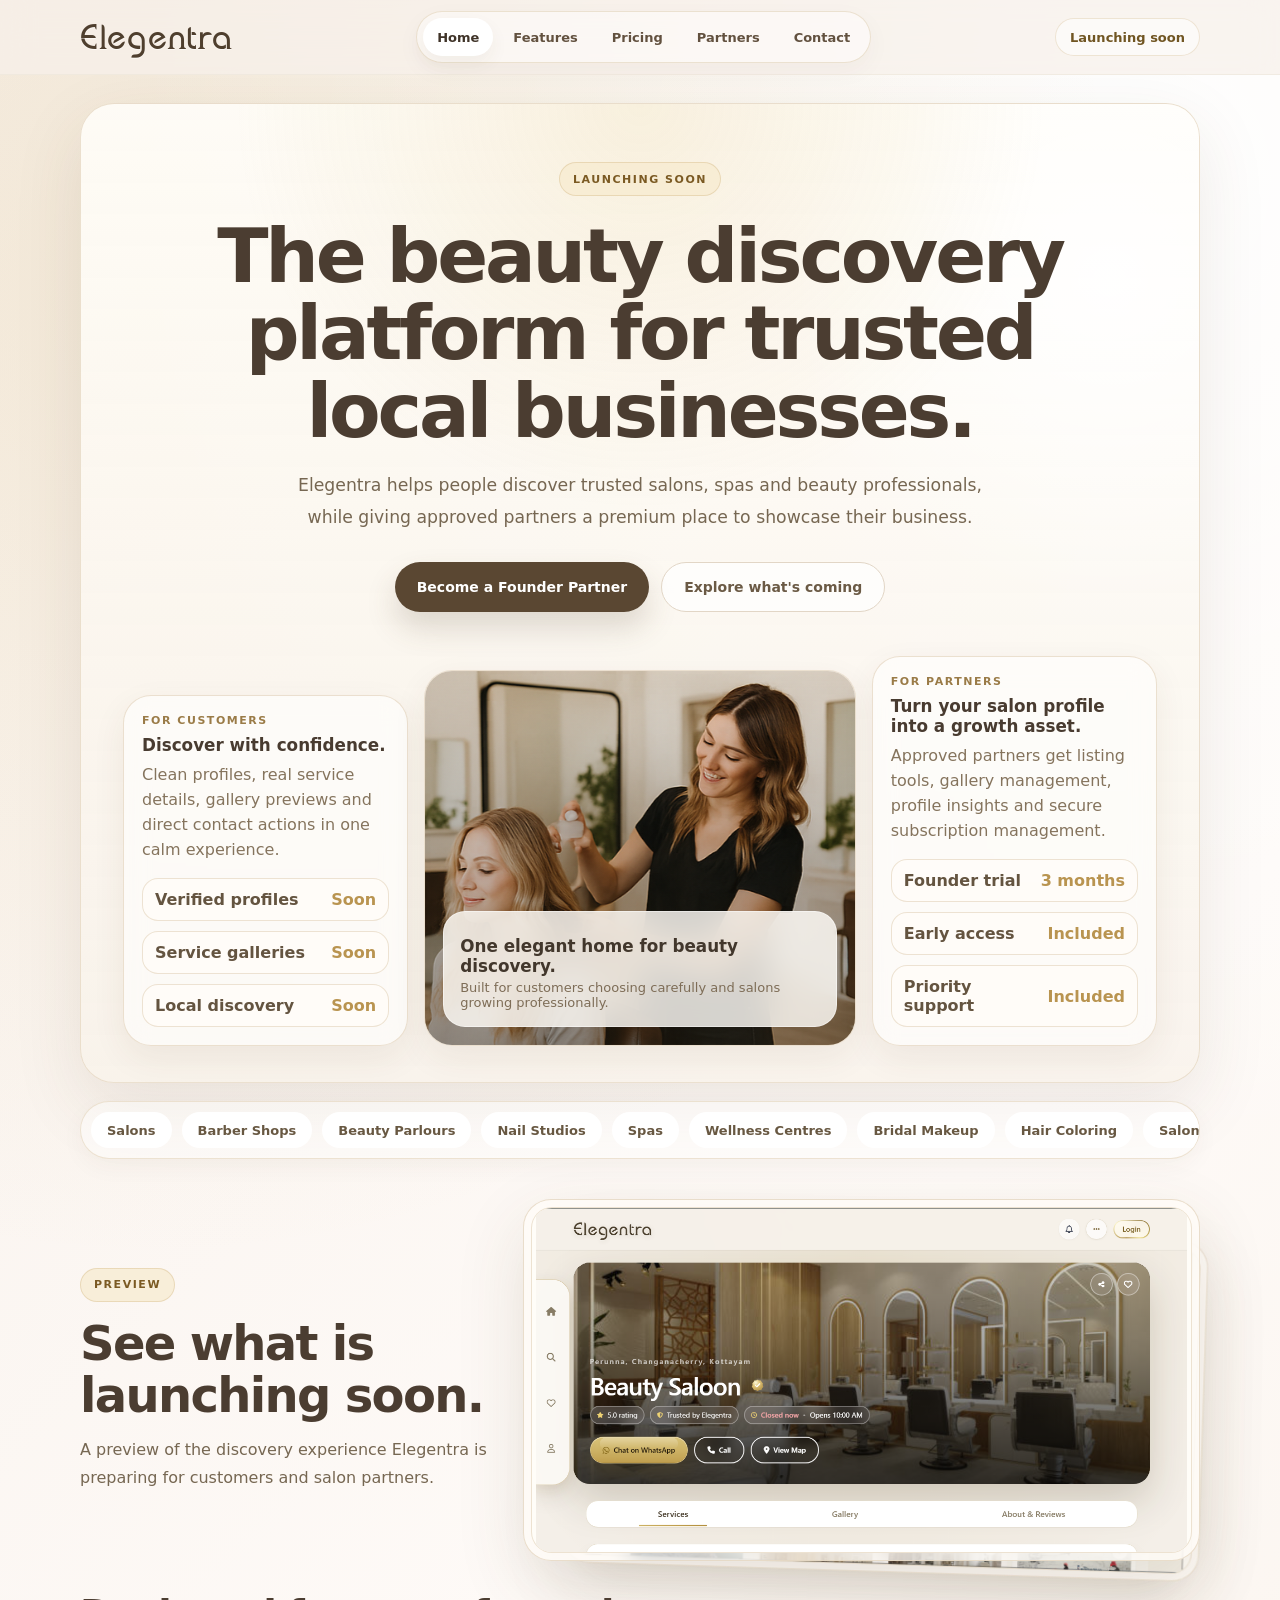
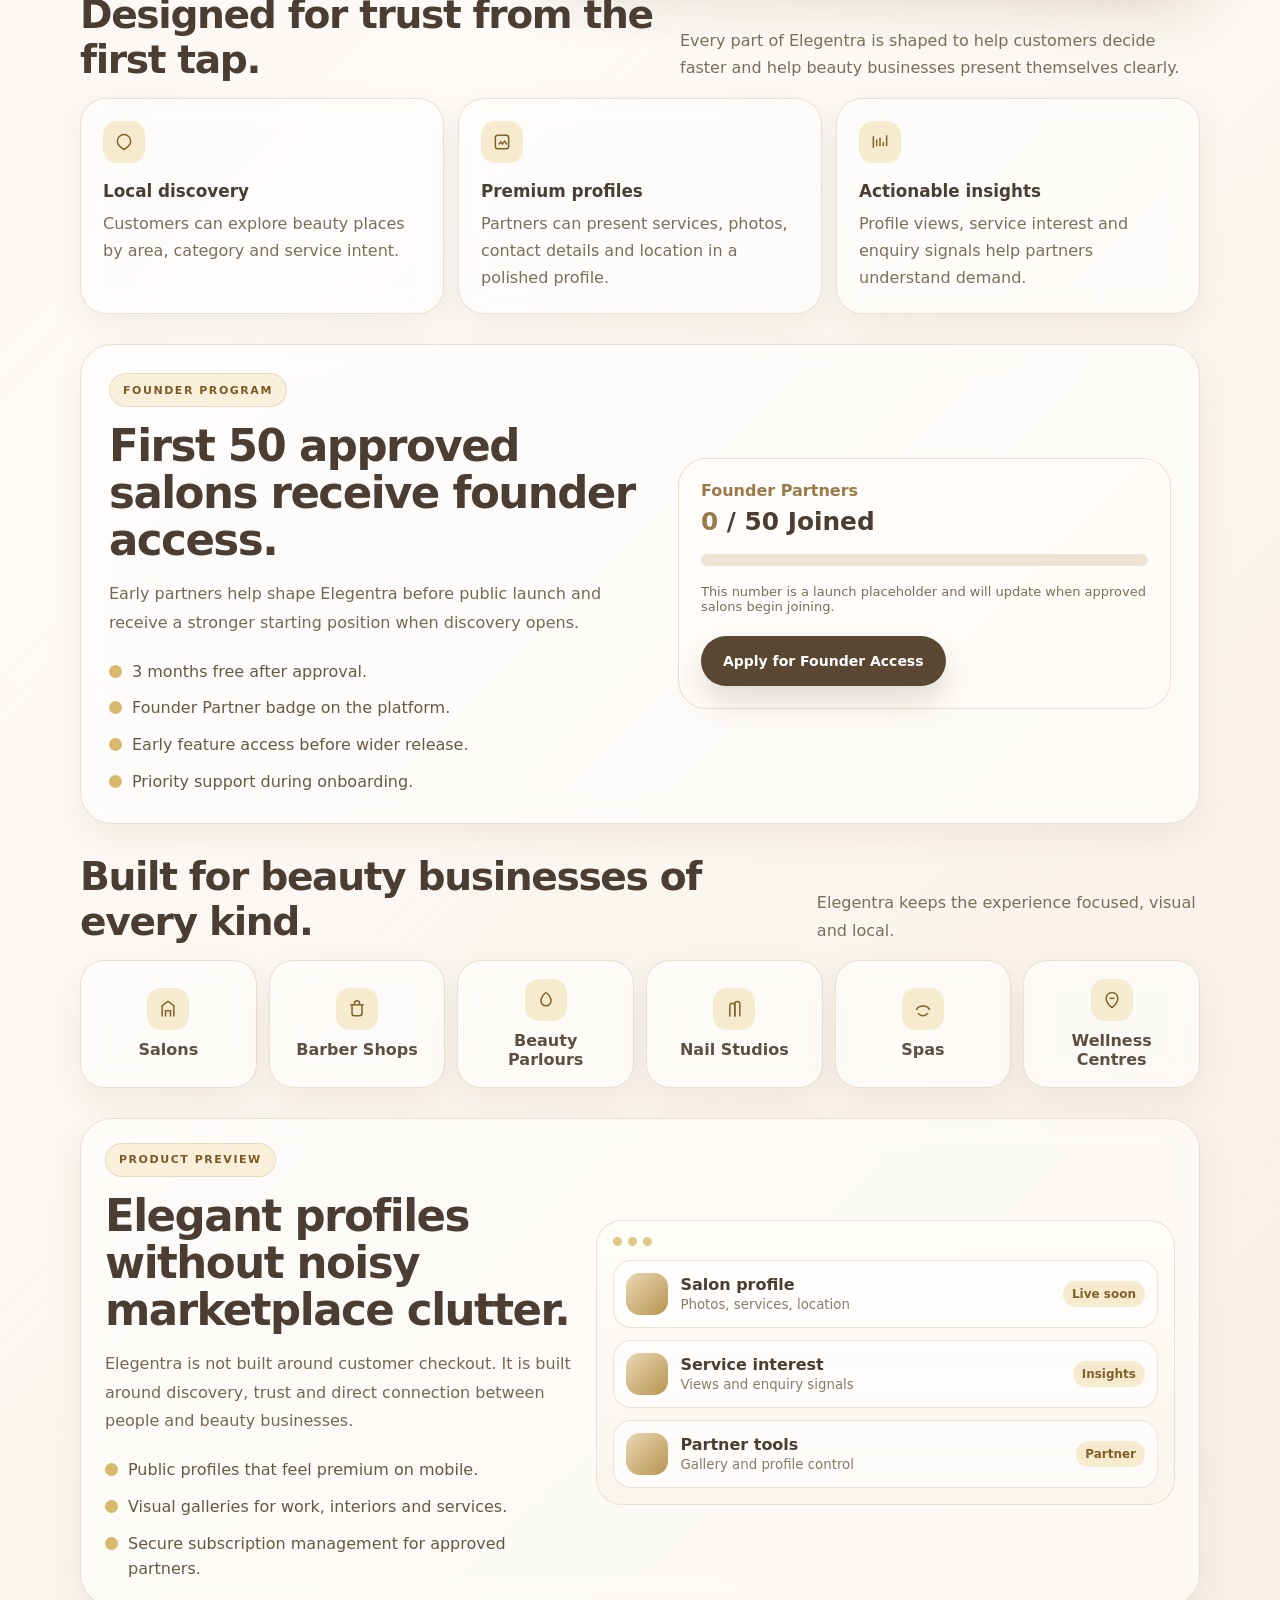
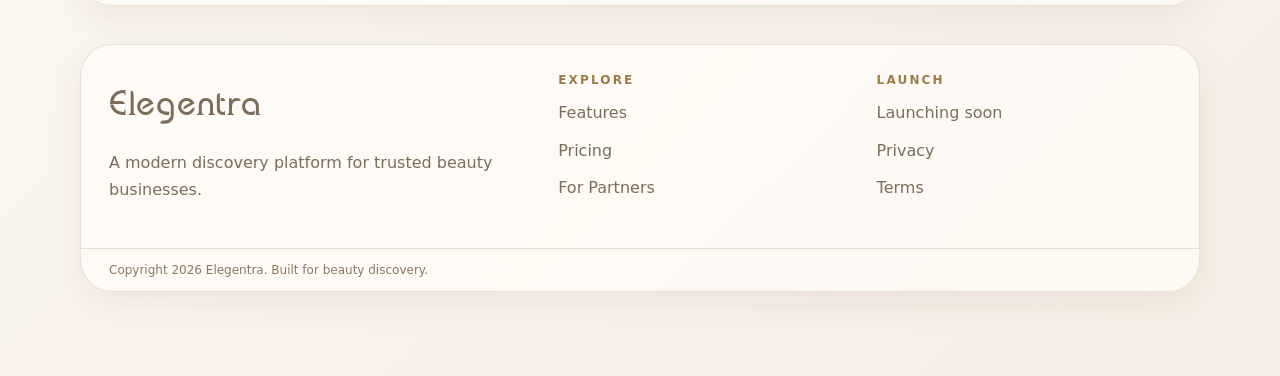
==== index.html @ bc3d6a5f "Add files via upload" ====
﻿<!doctype html>
<html lang="en">
<head>
  <meta charset="utf-8">
  <meta name="viewport" content="width=device-width, initial-scale=1">
  <title>Elegentra | Beauty Business Discovery Platform</title>
  <meta name="description" content="Elegentra is a modern discovery platform for salons, spas, beauty parlours, barber shops, nail studios and wellness businesses. Founder Partner access is opening soon.">
  <link rel="canonical" href="https://elegentra.com/">
  <meta property="og:type" content="website">
  <meta property="og:url" content="https://elegentra.com/">
  <meta property="og:title" content="Elegentra | Beauty Business Discovery Platform">
  <meta property="og:description" content="Discover trusted beauty businesses and help approved salons grow with premium public profiles, galleries and partner tools.">
  <meta property="og:image" content="https://elegentra.com/assets/images/hero.webp">
  <meta name="twitter:card" content="summary_large_image">
  <meta name="twitter:title" content="Elegentra | Beauty Business Discovery Platform">
  <meta name="twitter:description" content="A calm, premium discovery platform for beauty businesses. Founder Partner access opening soon.">
  <meta name="twitter:image" content="https://elegentra.com/assets/images/hero.webp">
  <script type="application/ld+json">{"@context":"https://schema.org","@type":"Organization","name":"Elegentra","url":"https://elegentra.com/","description":"A modern discovery platform for beauty businesses.","sameAs":[]}</script>
  <link rel="stylesheet" href="assets/css/site.css">
</head>
<body>
  <header class="site-header">
    <div class="container topbar">
      <a href="index.html" class="brand" aria-label="Elegentra home"><span>Elegentra</span></a>
      <nav class="nav" aria-label="Primary navigation">
        <a class="active" href="index.html">Home</a>
        <a href="features.html">Features</a>
        <a href="pricing.html">Pricing</a>
        <a href="partners.html">Partners</a>
        <a href="contact.html">Contact</a>
      </nav>
      <div class="header-actions">
        <span class="launch-pill">Launching soon</span>
        <button type="button" class="menu-btn" id="menu-open" aria-label="Open menu">...</button>
      </div>
    </div>
  </header>

  <div class="drawer" id="drawer" aria-hidden="true">
    <aside class="drawer-panel">
      <div class="drawer-head">
        <a href="index.html" class="brand"><span>Elegentra</span></a>
        <button type="button" class="drawer-close" id="menu-close" aria-label="Close menu">x</button>
      </div>
      <div class="drawer-links">
        <a href="index.html">Home</a>
        <a href="features.html">Features</a>
        <a href="pricing.html">Pricing</a>
        <a href="partners.html">Partners</a>
        <a href="contact.html">Contact</a>
        <a href="partners.html">Become a Founder Partner</a>
      </div>
    </aside>
  </div>

  <main class="container page">
    <section class="launch-hero reveal" aria-labelledby="hero-title">
      <div class="hero-center">
        <span class="badge">Launching soon</span>
        <h1 id="hero-title">The beauty discovery platform for trusted local businesses.</h1>
        <p>Elegentra helps people discover trusted salons, spas and beauty professionals, while giving approved partners a premium place to showcase their business.</p>
        <div class="hero-actions">
          <a class="btn btn-dark" href="partners.html">Become a Founder Partner</a>
          <a class="btn btn-soft" href="features.html">Explore what's coming</a>
        </div>
      </div>

      <div class="launch-showcase" aria-label="Elegentra product preview">
        <article class="show-card small">
          <span class="eyebrow">For customers</span>
          <strong>Discover with confidence.</strong>
          <p>Clean profiles, real service details, gallery previews and direct contact actions in one calm experience.</p>
          <div class="mini-list">
            <span>Verified profiles <b>Soon</b></span>
            <span>Service galleries <b>Soon</b></span>
            <span>Local discovery <b>Soon</b></span>
          </div>
        </article>

                <article class="show-card main-preview">
          <img src="assets/images/hero.webp" alt="Premium salon interior preview" loading="eager" width="1200" height="760">
          <div class="preview-caption">
            <strong>One elegant home for beauty discovery.</strong>
            <span>Built for customers choosing carefully and salons growing professionally.</span>
          </div>
        </article>

        <article class="show-card small">
          <span class="eyebrow">For partners</span>
          <strong>Turn your salon profile into a growth asset.</strong>
          <p>Approved partners get listing tools, gallery management, profile insights and secure subscription management.</p>
          <div class="mini-list">
            <span>Founder trial <b>3 months</b></span>
            <span>Early access <b>Included</b></span>
            <span>Priority support <b>Included</b></span>
          </div>
        </article>
      </div>
    </section>

    <div class="ticker reveal" aria-label="Business types supported by Elegentra">
      <div class="ticker-track">
        <span>Salons</span><span>Barber Shops</span><span>Beauty Parlours</span><span>Nail Studios</span><span>Spas</span><span>Wellness Centres</span><span>Bridal Makeup</span><span>Hair Coloring</span>
        <span>Salons</span><span>Barber Shops</span><span>Beauty Parlours</span><span>Nail Studios</span><span>Spas</span><span>Wellness Centres</span><span>Bridal Makeup</span><span>Hair Coloring</span>
      </div>
    </div>    <section class="section preview-section reveal" aria-labelledby="waiting-title">
      <div class="preview-copy">
        <span class="badge">Preview</span>
        <h2 id="waiting-title">See what is launching soon.</h2>
        <p>A preview of the discovery experience Elegentra is preparing for customers and salon partners.</p>
      </div>
      <div class="stack-preview" id="stack-preview" role="button" tabindex="0" aria-label="Cycle Elegentra preview images">
        <figure class="stack-card is-front">
          <img src="assets/images/product-preview-sharp.png" alt="Elegentra home discovery preview" loading="lazy" width="1280" height="684">
        </figure>
        <figure class="stack-card is-back">
          <img src="assets/images/profile-preview-sharp.png" alt="Elegentra salon profile preview" loading="lazy" width="1266" height="677">
        </figure>
      </div>
    </section>
<section class="section reveal" aria-labelledby="features-title">
      <div class="section-head">
        <h2 id="features-title">Designed for trust from the first tap.</h2>
        <p>Every part of Elegentra is shaped to help customers decide faster and help beauty businesses present themselves clearly.</p>
      </div>
      <div class="cards">
        <article class="card"><span class="icon" aria-hidden="true"><svg viewBox="0 0 24 24"><path d="M4 11a8 8 0 0 1 16 0c0 5-8 10-8 10S4 16 4 11Z"/><path d="M12 11h.01"/></svg></span><h3>Local discovery</h3><p>Customers can explore beauty places by area, category and service intent.</p></article>
        <article class="card"><span class="icon" aria-hidden="true"><svg viewBox="0 0 24 24"><path d="M4 7a3 3 0 0 1 3-3h10a3 3 0 0 1 3 3v10a3 3 0 0 1-3 3H7a3 3 0 0 1-3-3Z"/><path d="m8 15 2.5-3 2 2.5L15 11l3 4"/></svg></span><h3>Premium profiles</h3><p>Partners can present services, photos, contact details and location in a polished profile.</p></article>
        <article class="card"><span class="icon" aria-hidden="true"><svg viewBox="0 0 24 24"><path d="M4 19V5"/><path d="M8 17V9"/><path d="M12 17V7"/><path d="M16 17v-5"/><path d="M20 17V4"/></svg></span><h3>Actionable insights</h3><p>Profile views, service interest and enquiry signals help partners understand demand.</p></article>
      </div>
    </section>

    <section class="section reveal" aria-labelledby="founder-title">
      <div class="founder-card">
        <div class="founder-layout">
          <div class="founder-copy">
            <span class="badge">Founder Program</span>
            <h2 id="founder-title">First 50 approved salons receive founder access.</h2>
            <p>Early partners help shape Elegentra before public launch and receive a stronger starting position when discovery opens.</p>
            <ul class="check-list">
              <li>3 months free after approval.</li>
              <li>Founder Partner badge on the platform.</li>
              <li>Early feature access before wider release.</li>
              <li>Priority support during onboarding.</li>
            </ul>
          </div>
          <div class="progress-box" aria-label="Founder Partner progress">
            <div class="progress-top">
              <div class="founder-count"><span>Founder Partners</span><strong><span data-count="0">0</span> / 50 Joined</strong></div>
            </div>
            <div class="progress-bar"><div class="progress-fill" style="width:0%"></div></div>
            <p class="progress-note">This number is a launch placeholder and will update when approved salons begin joining.</p>
            <div class="hero-actions" style="justify-content:flex-start;margin-top:22px"><a class="btn btn-dark" href="partners.html">Apply for Founder Access</a></div>
          </div>
        </div>
      </div>
    </section>

    <section class="section reveal" aria-labelledby="built-for-title">
      <div class="section-head">
        <h2 id="built-for-title">Built for beauty businesses of every kind.</h2>
        <p>Elegentra keeps the experience focused, visual and local.</p>
      </div>
      <div class="proof-grid">
        <article class="proof-card"><span class="icon" aria-hidden="true"><svg viewBox="0 0 24 24"><path d="M5 21V8l7-5 7 5v13"/><path d="M9 21v-7h6v7"/></svg></span>Salons</article>
        <article class="proof-card"><span class="icon" aria-hidden="true"><svg viewBox="0 0 24 24"><path d="M4 7h16"/><path d="M6 7v10a3 3 0 0 0 3 3h6a3 3 0 0 0 3-3V7"/><path d="M9 7V5a3 3 0 0 1 6 0v2"/></svg></span>Barber Shops</article>
        <article class="proof-card"><span class="icon" aria-hidden="true"><svg viewBox="0 0 24 24"><path d="M12 3c4 3 6 6 6 10a6 6 0 0 1-12 0c0-4 2-7 6-10Z"/></svg></span>Beauty Parlours</article>
        <article class="proof-card"><span class="icon" aria-hidden="true"><svg viewBox="0 0 24 24"><path d="M7 21V8a3 3 0 0 1 6 0v13"/><path d="M13 21V6a3 3 0 0 1 6 0v15"/></svg></span>Nail Studios</article>
        <article class="proof-card"><span class="icon" aria-hidden="true"><svg viewBox="0 0 24 24"><path d="M4 13c3-6 13-6 16 0"/><path d="M6 17c3 4 9 4 12 0"/></svg></span>Spas</article>
        <article class="proof-card"><span class="icon" aria-hidden="true"><svg viewBox="0 0 24 24"><path d="M12 21s7-4 7-11a7 7 0 0 0-14 0c0 7 7 11 7 11Z"/><path d="M9 10h6"/></svg></span>Wellness Centres</article>
      </div>
    </section>

    <section class="section reveal" aria-labelledby="preview-title">
      <div class="mockup-shell">
        <div class="mockup-grid">
          <div class="mockup-copy">
            <span class="badge">Product Preview</span>
            <h2 id="preview-title">Elegant profiles without noisy marketplace clutter.</h2>
            <p>Elegentra is not built around customer checkout. It is built around discovery, trust and direct connection between people and beauty businesses.</p>
            <ul class="check-list">
              <li>Public profiles that feel premium on mobile.</li>
              <li>Visual galleries for work, interiors and services.</li>
              <li>Secure subscription management for approved partners.</li>
            </ul>
          </div>
          <div class="mockup-ui" aria-label="Elegentra profile interface illustration">
            <div class="mockup-bar"><span></span><span></span><span></span></div>
            <div class="mockup-panel">
              <div class="mockup-row"><div class="mockup-thumb"></div><div><strong>Salon profile</strong><small>Photos, services, location</small></div><span class="mockup-pill">Live soon</span></div>
              <div class="mockup-row"><div class="mockup-thumb"></div><div><strong>Service interest</strong><small>Views and enquiry signals</small></div><span class="mockup-pill">Insights</span></div>
              <div class="mockup-row"><div class="mockup-thumb"></div><div><strong>Partner tools</strong><small>Gallery and profile control</small></div><span class="mockup-pill">Partner</span></div>
            </div>
          </div>
        </div>
      </div>
    </section>

    <footer class="footer reveal">
      <div class="footer-grid">
        <div><a href="index.html" class="brand"><span>Elegentra</span></a><p>A modern discovery platform for trusted beauty businesses.</p></div>
        <div><h4>Explore</h4><div class="footer-links"><a href="features.html">Features</a><a href="pricing.html">Pricing</a><a href="partners.html">For Partners</a></div></div>
        <div><h4>Launch</h4><div class="footer-links"><span>Launching soon</span><a href="privacy.html">Privacy</a><a href="terms.html">Terms</a></div></div>
      </div>
      <div class="copyright">Copyright 2026 Elegentra. Built for beauty discovery.</div>
    </footer>
    <div class="preview-lightbox" id="preview-lightbox" aria-hidden="true" role="dialog" aria-label="Elegentra preview gallery">
      <button class="lightbox-close" type="button" aria-label="Close preview">x</button>
      <button class="lightbox-arrow lightbox-prev" type="button" aria-label="Previous preview">‹</button>
      <div class="lightbox-stage">
        <img src="assets/images/product-preview-sharp.png" alt="Elegentra preview" draggable="false">
      </div>
      <button class="lightbox-arrow lightbox-next" type="button" aria-label="Next preview">›</button>
    </div>
  </main>
  <script src="assets/js/site.js"></script>
</body>
</html>
---- assets/css/site.css ----
﻿@font-face{font-family:Bauserif;src:url('../fonts/bauserif.ttf') format('truetype');font-weight:400;font-style:normal;font-display:swap}
:root{--bg:#FEFAF7;--wash:#F7F0EA;--cream:#FFFDF8;--panel:rgba(255,255,255,.68);--logo:#4F3F2E;--ink:#463A2F;--text:#5E4F40;--muted:#867662;--line:#EEE6DA;--line2:#E6D8C3;--gold:#B99450;--gold2:#D8B86B;--goldSoft:#F7EBCF;--mist:#F8F2EA;--shadow:0 24px 70px rgba(81,62,35,.10);--softShadow:0 12px 34px rgba(81,62,35,.07);--glass:rgba(255,255,255,.56)}
*{box-sizing:border-box}html{scroll-behavior:smooth}body{margin:0;min-height:100vh;background:radial-gradient(circle at 12% 8%,rgba(216,184,107,.16),transparent 28%),radial-gradient(circle at 88% 5%,rgba(255,255,255,.95),transparent 28%),linear-gradient(135deg,#F7F0EA 0%,#FEFAF7 44%,#F6EEE4 100%);font-family:Inter,ui-sans-serif,system-ui,-apple-system,BlinkMacSystemFont,'Segoe UI',sans-serif;color:var(--text);text-rendering:optimizeLegibility;-webkit-font-smoothing:antialiased}a{text-decoration:none;color:inherit}img{display:block;max-width:100%}.container{width:min(1120px,calc(100% - 32px));margin:0 auto}.site-header{position:sticky;top:0;z-index:40;border-bottom:1px solid rgba(238,230,218,.62);background:rgba(247,240,234,.72);backdrop-filter:blur(16px);transition:background .25s ease,box-shadow .25s ease,border-color .25s ease}.site-header.scrolled{background:rgba(254,250,247,.82);border-color:rgba(230,216,195,.72);box-shadow:0 12px 34px rgba(81,62,35,.07)}.topbar{height:74px;display:flex;align-items:center;justify-content:space-between;gap:18px}.brand{display:inline-flex;align-items:center;color:var(--logo);line-height:1}.brand span{font-family:Bauserif,Georgia,serif;font-size:clamp(1.8rem,3vw,2.2rem);letter-spacing:.02em;text-shadow:0 1px 0 rgba(255,255,255,.6)}.nav{display:flex;align-items:center;gap:6px;padding:6px;border:1px solid rgba(230,216,195,.75);border-radius:999px;background:rgba(255,255,255,.44);box-shadow:0 8px 24px rgba(81,62,35,.04)}.nav a{display:inline-flex;min-height:38px;align-items:center;border-radius:999px;padding:0 14px;color:#62513F;font-size:13px;font-weight:750;transition:background .2s ease,color .2s ease,transform .2s ease}.nav a:hover,.nav a.active{background:#fff;color:#3F3328;box-shadow:0 8px 18px rgba(81,62,35,.06)}.nav a:hover{transform:translateY(-1px)}.header-actions{display:flex;align-items:center;gap:10px}.launch-pill{display:inline-flex;min-height:38px;align-items:center;border:1px solid rgba(185,148,80,.22);border-radius:999px;background:rgba(255,255,255,.6);padding:0 14px;color:#705522;font-size:13px;font-weight:800}.menu-btn{display:none;height:42px;width:42px;border:1px solid #e7dccd;border-radius:999px;background:rgba(255,255,255,.7);color:#6f5223;font-weight:900}.drawer{pointer-events:none;position:fixed;inset:0;z-index:70;background:rgba(43,30,10,.18);opacity:0;transition:opacity .25s ease}.drawer.open{pointer-events:auto;opacity:1}.drawer-panel{margin-left:auto;height:100%;width:min(86vw,340px);transform:translateX(100%);border-left:1px solid #eadfce;background:linear-gradient(180deg,#fffdf8 0%,#f8efe3 100%);padding:18px;box-shadow:-18px 0 38px rgba(0,0,0,.08);transition:transform .25s ease}.drawer.open .drawer-panel{transform:translateX(0)}.drawer-head{display:flex;align-items:center;justify-content:space-between;gap:12px;border-bottom:1px solid #eadfce;padding-bottom:15px}.drawer-close{height:40px;width:40px;border:1px solid #e7dccd;border-radius:999px;background:rgba(255,255,255,.7);color:#6f5223}.drawer-links{display:grid;gap:10px;margin-top:18px}.drawer-links a{display:flex;min-height:50px;align-items:center;border:1px solid rgba(0,0,0,.05);border-radius:18px;background:rgba(255,255,255,.7);padding:0 14px;color:#42372C;font-weight:800}.page{padding:28px 0 84px}.badge{display:inline-flex;width:max-content;min-height:34px;align-items:center;border:1px solid rgba(185,148,80,.24);border-radius:999px;background:rgba(247,235,207,.72);padding:0 13px;color:#7B5A23;font-size:11px;font-weight:850;letter-spacing:.14em;text-transform:uppercase}.launch-hero{position:relative;overflow:hidden;border:1px solid rgba(230,216,195,.78);border-radius:34px;background:linear-gradient(180deg,rgba(255,253,248,.9),rgba(248,242,234,.78));box-shadow:var(--shadow);padding:58px 42px 36px}.launch-hero:before{content:'';position:absolute;inset:0;background:radial-gradient(circle at 50% 0%,rgba(216,184,107,.18),transparent 36%),radial-gradient(circle at 92% 18%,rgba(255,255,255,.92),transparent 25%);pointer-events:none}.hero-center{position:relative;z-index:1;max-width:850px;margin:0 auto;text-align:center}.hero-center h1{margin:22px 0 0;color:#4B3D31;font-size:clamp(2.45rem,6vw,4.7rem);line-height:1.03;font-weight:720;letter-spacing:-.042em}.hero-center p{margin:20px auto 0;max-width:690px;color:#766752;font-size:1.08rem;line-height:1.85}.hero-actions{display:flex;justify-content:center;flex-wrap:wrap;gap:12px;margin-top:28px}.btn{display:inline-flex;min-height:50px;align-items:center;justify-content:center;border-radius:999px;padding:0 22px;font-size:14px;font-weight:850;transition:transform .18s ease,box-shadow .18s ease,background .18s ease}.btn:hover{transform:translateY(-2px)}.btn:active{transform:translateY(0) scale(.985)}.btn-dark{background:#5A4732;color:#fff;box-shadow:0 16px 30px rgba(90,71,50,.18)}.btn-dark:hover{box-shadow:0 20px 42px rgba(90,71,50,.22)}.btn-soft{border:1px solid #E2D6C6;background:rgba(255,255,255,.72);color:#6B5A45}.btn-soft:hover{background:#fff;box-shadow:0 14px 30px rgba(81,62,35,.08)}.launch-showcase{position:relative;z-index:1;display:grid;grid-template-columns:.76fr 1.15fr .76fr;gap:16px;align-items:end;margin-top:44px}.show-card,.card,.feature-band,.price-card,.contact-box,.legal,.founder-card,.proof-card,.mockup-shell{border:1px solid rgba(230,216,195,.78);background:var(--glass);box-shadow:var(--softShadow);backdrop-filter:blur(12px)}.show-card{border-radius:28px;overflow:hidden;transition:transform .22s ease,box-shadow .22s ease,border-color .22s ease}.show-card:hover,.card:hover,.proof-card:hover{transform:translateY(-4px);box-shadow:0 20px 48px rgba(81,62,35,.11);border-color:rgba(216,184,107,.52)}.show-card.small{padding:18px}.eyebrow,.show-card small{display:block;color:#9A7B47;font-size:11px;font-weight:850;letter-spacing:.14em;text-transform:uppercase}.show-card strong{display:block;margin-top:8px;color:#483B30;font-size:1.05rem}.show-card p{margin:8px 0 0;color:#85745D;line-height:1.55}.main-preview{position:relative;min-height:360px;animation:floatHero 7s ease-in-out infinite}.main-preview img{height:100%;width:100%;object-fit:cover}.main-preview:after{content:'';position:absolute;inset:0;background:linear-gradient(180deg,rgba(0,0,0,0),rgba(52,38,21,.44))}.preview-caption{position:absolute;left:18px;right:18px;bottom:18px;z-index:2;border:1px solid rgba(255,255,255,.45);border-radius:22px;background:rgba(255,253,248,.82);padding:16px;backdrop-filter:blur(16px)}.preview-caption strong{display:block;color:#42372C}.preview-caption span{display:block;margin-top:4px;color:#7E6D57;font-size:13px}.mini-list{display:grid;gap:10px;margin-top:16px}.mini-list span{display:flex;align-items:center;justify-content:space-between;gap:12px;border:1px solid rgba(230,216,195,.72);border-radius:16px;background:rgba(255,253,248,.72);padding:11px 12px;color:#645440;font-weight:750}.mini-list b{color:#B99450}.ticker{margin-top:18px;overflow:hidden;border:1px solid rgba(230,216,195,.72);border-radius:999px;background:rgba(255,255,255,.46);box-shadow:0 8px 24px rgba(74,56,30,.04)}.ticker-track{display:flex;width:max-content;gap:10px;padding:10px;animation:move 32s linear infinite}.ticker span{display:inline-flex;min-height:36px;align-items:center;border-radius:999px;background:#fff;padding:0 16px;color:#685842;font-size:13px;font-weight:750;white-space:nowrap}.section{margin-top:30px}.section-head{display:flex;align-items:end;justify-content:space-between;gap:18px;margin-bottom:16px}.section-head h2{margin:0;color:#4B3D31;font-size:clamp(1.7rem,3.2vw,2.45rem);font-weight:720;letter-spacing:-.035em}.section-head p{max-width:520px;margin:0;color:#7C6D58;line-height:1.7}.cards{display:grid;grid-template-columns:repeat(3,1fr);gap:14px}.card{border-radius:26px;padding:22px;transition:transform .22s ease,box-shadow .22s ease,border-color .22s ease}.card-icon{display:grid;height:42px;width:42px;place-items:center;border-radius:14px;background:#F7EBCF;color:#80612A;font-size:12px;font-weight:850}.icon{display:grid;height:42px;width:42px;place-items:center;border-radius:14px;background:#F7EBCF;color:#80612A}.icon svg{height:20px;width:20px;stroke:currentColor;stroke-width:1.8;fill:none}.card h3{margin:18px 0 0;color:#4A3D31;font-size:1.05rem}.card p{margin:9px 0 0;color:#7C6D58;line-height:1.7}.feature-band{overflow:hidden;border-radius:32px}.feature-content{display:grid;grid-template-columns:.95fr 1.05fr}.feature-media{min-height:360px}.feature-media img{height:100%;width:100%;object-fit:cover}.feature-text{padding:34px}.feature-text h2,.founder-copy h2,.mockup-copy h2{margin:16px 0 0;color:#4B3D31;font-size:clamp(1.8rem,3.4vw,2.75rem);line-height:1.08;font-weight:720;letter-spacing:-.035em}.feature-text p,.founder-copy p,.mockup-copy p{color:#766752;line-height:1.8}.check-list{display:grid;gap:12px;margin:22px 0 0;padding:0;list-style:none}.check-list li{display:flex;gap:10px;color:#685842;line-height:1.55}.check-list li:before{content:'';margin-top:5px;height:13px;width:13px;flex:0 0 13px;border-radius:999px;background:#D8B86B}.founder-card{border-radius:32px;padding:28px}.founder-layout{display:grid;grid-template-columns:1.05fr .95fr;gap:24px;align-items:center}.progress-box{border:1px solid rgba(230,216,195,.78);border-radius:28px;background:rgba(255,253,248,.72);padding:22px}.progress-top{display:flex;justify-content:space-between;gap:12px;align-items:end}.progress-top strong{color:#4B3D31;font-size:1.55rem}.progress-top span{color:#9A7B47;font-weight:850}.progress-bar{height:12px;border-radius:999px;background:#EFE4D3;overflow:hidden;margin:18px 0}.progress-fill{height:100%;width:0%;border-radius:999px;background:linear-gradient(90deg,#B99450,#D8B86B)}.progress-note{margin:0;color:#7C6D58;font-size:13px}.proof-grid{display:grid;grid-template-columns:repeat(6,1fr);gap:12px}.proof-card{min-height:112px;border-radius:24px;padding:18px;display:grid;align-content:center;justify-items:center;text-align:center;gap:10px;color:#5E4F40;font-weight:800}.mockup-shell{border-radius:32px;padding:24px;overflow:hidden}.mockup-grid{display:grid;grid-template-columns:.9fr 1.1fr;gap:18px;align-items:center}.mockup-ui{border:1px solid rgba(230,216,195,.78);border-radius:26px;background:linear-gradient(180deg,rgba(255,253,248,.86),rgba(248,242,234,.74));padding:16px;box-shadow:inset 0 1px 0 rgba(255,255,255,.7)}.mockup-bar{display:flex;gap:6px;margin-bottom:14px}.mockup-bar span{height:9px;width:9px;border-radius:999px;background:#D8B86B;opacity:.78}.mockup-panel{display:grid;gap:12px}.mockup-row{display:grid;grid-template-columns:42px 1fr auto;gap:12px;align-items:center;border:1px solid rgba(230,216,195,.7);border-radius:18px;background:rgba(255,255,255,.62);padding:12px}.mockup-thumb{height:42px;width:42px;border-radius:14px;background:linear-gradient(135deg,#E9D7B3,#B99450)}.mockup-row strong{color:#4B3D31}.mockup-row small{display:block;margin-top:3px;color:#8A7A65}.mockup-pill{border-radius:999px;background:#F7EBCF;color:#80612A;padding:6px 9px;font-size:12px;font-weight:850}.pricing-grid,.contact-grid{display:grid;grid-template-columns:1fr 1fr;gap:14px}.price-card,.contact-box,.legal{border-radius:30px;padding:28px}.price-card.featured{background:linear-gradient(180deg,rgba(255,253,248,.86),rgba(247,239,229,.78));box-shadow:var(--shadow)}.price{margin-top:16px;color:#4B3D31;font-size:42px;font-weight:760;letter-spacing:-.045em}.price small{font-size:15px;color:#766752;letter-spacing:0}.timeline{display:grid;gap:12px}.step{display:grid;grid-template-columns:46px 1fr;gap:14px;border:1px solid rgba(230,216,195,.78);border-radius:24px;background:rgba(255,253,248,.8);padding:18px}.step-num{display:grid;height:46px;width:46px;place-items:center;border-radius:16px;background:#F7EBCF;color:#80612A;font-weight:850}.step h3{margin:0;color:#4A3D31}.step p,.contact-box p,.legal p{margin:6px 0 0;color:#7C6D58;line-height:1.65}.contact-line{display:grid;gap:5px;border-bottom:1px solid #E8DECF;padding:15px 0}.contact-line:last-child{border:0}.legal h1{margin:16px 0 0;color:#4B3D31;font-size:clamp(2.1rem,5vw,3.6rem);font-weight:720;letter-spacing:-.04em}.legal h2{margin:30px 0 8px;color:#4A3D31}.footer{margin-top:38px;overflow:hidden;border:1px solid rgba(230,216,195,.78);border-radius:32px;background:rgba(255,253,248,.72);box-shadow:var(--softShadow)}.footer-grid{display:grid;grid-template-columns:1.3fr .9fr .9fr;gap:24px;padding:28px}.footer p,.footer a,.footer span{color:#7C6D58;line-height:1.7}.footer h4{margin:0 0 12px;color:#9A7B47;font-size:12px;font-weight:850;letter-spacing:.18em;text-transform:uppercase}.footer-links{display:grid;gap:10px}.copyright{border-top:1px solid #E8DECF;padding:14px 28px;color:#8B7860;font-size:12px}.reveal{opacity:0;transform:translateY(18px);transition:opacity .7s ease,transform .7s ease}.reveal.visible{opacity:1;transform:translateY(0)}@keyframes move{from{transform:translateX(0)}to{transform:translateX(-50%)}}@keyframes floatHero{0%,100%{transform:translateY(0)}50%{transform:translateY(-8px)}}@media(prefers-reduced-motion:reduce){*,*:before,*:after{animation:none!important;transition:none!important;scroll-behavior:auto!important}.reveal{opacity:1;transform:none}}@media(max-width:900px){.nav,.launch-pill{display:none}.menu-btn{display:grid;place-items:center}.topbar{height:70px}.page{padding-top:18px}.launch-hero{padding:34px 18px 22px;border-radius:28px}.hero-center h1{font-size:clamp(2.25rem,11vw,3.5rem)}.hero-center p{font-size:.98rem;line-height:1.72}.hero-actions{flex-direction:column}.btn{width:100%}.launch-showcase,.hero-grid,.feature-content,.pricing-grid,.contact-grid,.footer-grid,.founder-layout,.mockup-grid{grid-template-columns:1fr}.main-preview{min-height:280px;order:-1}.show-card.small{padding:16px}.hero-copy{padding:34px 22px}.hero h1{font-size:clamp(2.05rem,9vw,3.2rem)}.hero-visual{min-height:280px}.cards{grid-template-columns:1fr}.proof-grid{grid-template-columns:repeat(2,1fr)}.section-head{align-items:flex-start;flex-direction:column}.feature-media{min-height:240px}.feature-text,.price-card,.contact-box,.legal,.founder-card,.mockup-shell{padding:22px}.mockup-row{grid-template-columns:38px 1fr}.mockup-pill{display:none}.ticker-track{animation-duration:42s}}


.founder-count{display:grid;gap:7px}.progress-top{align-items:flex-start}.hero-grid:not(:has(.hero-visual)){grid-template-columns:1fr;min-height:auto}.hero-grid:not(:has(.hero-visual)) .hero-copy{max-width:780px;padding:52px}
@media(max-width:900px){.hero-grid:not(:has(.hero-visual)) .hero-copy{padding:34px 22px}}


/* Support page refinements */
.feature-cards .card,.contact-topics .card{min-height:210px}.text-band{padding:34px}.text-band h2{margin:16px 0 0;color:#4B3D31;font-size:clamp(1.8rem,3.4vw,2.75rem);line-height:1.08;font-weight:720;letter-spacing:-.035em}.text-band p{max-width:760px;margin:14px 0 0;color:#766752;line-height:1.8}.text-band.center{text-align:center}.text-band.center .badge,.text-band.center .hero-actions{margin-left:auto;margin-right:auto}.included-grid{display:grid;grid-template-columns:repeat(3,1fr);gap:12px}.included-grid div{border:1px solid rgba(230,216,195,.78);border-radius:22px;background:rgba(255,255,255,.56);box-shadow:var(--softShadow);padding:18px;color:#5E4F40;font-weight:800;backdrop-filter:blur(12px);transition:transform .22s ease,box-shadow .22s ease,border-color .22s ease}.included-grid div:before{content:'';display:inline-block;width:12px;height:12px;margin-right:10px;border-radius:999px;background:#D8B86B}.included-grid div:hover{transform:translateY(-3px);box-shadow:0 18px 42px rgba(81,62,35,.10);border-color:rgba(216,184,107,.52)}.faq-list{display:grid;gap:12px}.faq-list details{border:1px solid rgba(230,216,195,.78);border-radius:22px;background:rgba(255,255,255,.58);box-shadow:var(--softShadow);padding:0 18px;backdrop-filter:blur(12px)}.faq-list summary{cursor:pointer;list-style:none;padding:18px 0;color:#4B3D31;font-weight:850}.faq-list summary::-webkit-details-marker{display:none}.faq-list summary:after{content:'+';float:right;color:#9A7B47;font-weight:900}.faq-list details[open] summary:after{content:'-'}.faq-list p{margin:0 0 18px;color:#766752;line-height:1.72}.pricing-grid .price-card h2{margin:18px 0 0;color:#4B3D31;font-size:1.35rem}.contact-box h2{margin:0 0 12px;color:#4B3D31;font-size:1.35rem}.timeline.expanded .step{padding:22px}.timeline.expanded .step h3{font-size:1.1rem}.timeline.expanded .step p{max-width:760px}@media(max-width:900px){.included-grid{grid-template-columns:1fr}.feature-cards .card,.contact-topics .card{min-height:auto}.text-band{padding:24px}.pricing-grid{gap:16px}}



/* Product preview stacked cards */
.preview-section{display:grid;grid-template-columns:.78fr 1.02fr;align-items:center;gap:32px;margin-top:40px}.preview-copy h2{margin:16px 0 0;color:#4B3D31;font-size:clamp(2rem,3.8vw,3rem);line-height:1.08;font-weight:720;letter-spacing:-.035em}.preview-copy p{max-width:430px;margin:14px 0 0;color:#766752;line-height:1.8}.stack-preview{position:relative;width:min(100%,640px);aspect-ratio:1.86/1;margin-left:auto;cursor:pointer;outline:none;perspective:1400px;isolation:isolate}.stack-preview:focus-visible{box-shadow:0 0 0 4px rgba(185,148,80,.24);border-radius:30px}.stack-card{position:absolute;inset:0;margin:0;overflow:hidden;border:1px solid rgba(230,216,195,.86);border-radius:28px;background:rgba(255,253,248,.68);padding:7px;box-shadow:0 24px 70px rgba(81,62,35,.12);backdrop-filter:blur(12px);transform-origin:center center;transition:transform .68s cubic-bezier(.22,.72,.16,1),opacity .32s ease,box-shadow .35s ease;will-change:transform,opacity}.stack-card img{width:100%;height:100%;object-fit:cover;border-radius:21px;border:1px solid rgba(230,216,195,.72);display:block}.stack-card.is-front{z-index:4;transform:translate3d(0,0,70px) scale(1) rotateX(0deg) rotateZ(0deg);opacity:1}.stack-card.is-back{z-index:2;transform:translate3d(28px,24px,-80px) scale(.93) rotateX(0deg) rotateZ(1.8deg);opacity:.9}.stack-card.is-moving-back{z-index:5;transform:translate3d(72px,52px,-180px) scale(.82) rotateX(8deg) rotateZ(4deg);opacity:.72;box-shadow:0 16px 40px rgba(81,62,35,.08)}.stack-preview:hover .stack-card.is-front{transform:translate3d(0,-6px,90px) scale(1.01) rotateZ(-.35deg);box-shadow:0 32px 86px rgba(81,62,35,.16)}.stack-hint{margin-top:12px;color:#9A7B47;font-size:12px;font-weight:850;letter-spacing:.12em;text-transform:uppercase}@media(max-width:900px){.preview-section{grid-template-columns:1fr;gap:20px}.preview-copy{text-align:left}.preview-copy p{max-width:none}.stack-preview{position:relative;width:min(100%,640px);aspect-ratio:1.86/1;margin-left:auto;cursor:pointer;outline:none;perspective:1400px;isolation:isolate}.stack-card.is-back{z-index:2;transform:translate3d(28px,24px,-80px) scale(.93) rotateX(0deg) rotateZ(1.8deg);opacity:.9}}


/* Strong stacked preview motion */
.stack-card.is-coming-front{z-index:3;transform:translate3d(10px,8px,20px) scale(.98) rotateZ(.35deg);opacity:1}.stack-preview:after{content:'Click to preview';position:absolute;right:18px;bottom:-34px;color:#9A7B47;font-size:12px;font-weight:850;letter-spacing:.12em;text-transform:uppercase}.stack-preview:hover .stack-card.is-back{transform:translate3d(34px,28px,-82px) scale(.93) rotateZ(2.2deg)}@media(max-width:900px){.stack-preview{width:100%;margin:0;aspect-ratio:1.55/1;perspective:1200px}.stack-card.is-back{transform:translate3d(14px,16px,-70px) scale(.93) rotateZ(1.5deg);opacity:.9}.stack-card.is-moving-back{transform:translate3d(34px,34px,-150px) scale(.82) rotateX(7deg) rotateZ(3deg)}.stack-card.is-coming-front{transform:translate3d(4px,4px,10px) scale(.98) rotateZ(.25deg)}.stack-preview:after{right:10px;bottom:-30px}}

/* Final deck animation override */
.stack-preview{width:min(100%,680px);aspect-ratio:1.86/1;perspective:1600px;transform-style:preserve-3d}.stack-card{transform-style:preserve-3d;backface-visibility:hidden;transition:transform .72s cubic-bezier(.18,.86,.22,1),opacity .42s ease,filter .42s ease,box-shadow .42s ease}.stack-card img{image-rendering:auto;filter:none}.stack-card.is-front{z-index:5;opacity:1;filter:none;transform:translate3d(0,0,90px) scale(1) rotateZ(0deg)}.stack-card.is-back{z-index:2;opacity:.96;filter:none;transform:translate3d(32px,28px,-90px) scale(.925) rotateZ(2.2deg)}.stack-card.deck-lift{z-index:8;transform:translate3d(-18px,-34px,180px) scale(1.035) rotateZ(-1.2deg);box-shadow:0 38px 95px rgba(81,62,35,.18)}.stack-card.deck-send-back{z-index:1;opacity:.9;transform:translate3d(52px,42px,-190px) scale(.84) rotateZ(4.8deg);box-shadow:0 12px 30px rgba(81,62,35,.08)}.stack-card.deck-coming-front{z-index:4;opacity:1;transform:translate3d(6px,5px,30px) scale(.985) rotateZ(.35deg)}.stack-preview:hover .stack-card.is-front{transform:translate3d(0,-7px,120px) scale(1.01) rotateZ(-.25deg)}.stack-preview:hover .stack-card.is-back{transform:translate3d(38px,32px,-95px) scale(.925) rotateZ(2.6deg)}@media(max-width:900px){.stack-preview{aspect-ratio:1.55/1;width:100%;perspective:1300px}.stack-card.is-back{transform:translate3d(16px,18px,-80px) scale(.925) rotateZ(1.8deg)}.stack-card.deck-lift{transform:translate3d(-10px,-22px,150px) scale(1.025) rotateZ(-1deg)}.stack-card.deck-send-back{transform:translate3d(30px,32px,-160px) scale(.84) rotateZ(4deg)}.stack-card.deck-coming-front{transform:translate3d(3px,4px,25px) scale(.985) rotateZ(.3deg)}}

/* Simple zoom-forward preview stack */
.stack-preview{width:min(100%,680px);aspect-ratio:1.86/1;perspective:none;isolation:isolate}.stack-preview:before{content:'';position:absolute;inset:22px -18px -22px 32px;border:1px solid rgba(230,216,195,.72);border-radius:28px;background:rgba(255,253,248,.34);box-shadow:0 18px 42px rgba(81,62,35,.08);transform:scale(.88) rotate(3deg);z-index:0}.stack-preview:after{content:'Click to preview';position:absolute;right:18px;bottom:-34px;color:#9A7B47;font-size:12px;font-weight:850;letter-spacing:.12em;text-transform:uppercase}.stack-card{z-index:1;transform-origin:center center;transition:transform .48s cubic-bezier(.2,.82,.2,1),opacity .12s ease,box-shadow .32s ease;filter:none!important}.stack-card img{filter:none!important;image-rendering:auto}.stack-card.is-front{z-index:4;opacity:1;transform:translate3d(0,0,0) scale(1) rotate(0deg)}.stack-card.is-back{z-index:2;opacity:1;transform:translate3d(24px,22px,0) scale(.9) rotate(2.2deg)}.stack-card.instant-hide{opacity:0;transform:translate3d(-8px,-6px,0) scale(.985) rotate(-.5deg);transition:opacity .08s linear,transform .08s linear}.stack-card.zoom-to-front{z-index:5;opacity:1;transform:translate3d(0,0,0) scale(1) rotate(0deg);box-shadow:0 30px 82px rgba(81,62,35,.15)}.stack-preview:hover .stack-card.is-front{transform:translate3d(0,-3px,0) scale(1.006) rotate(-.15deg)}.stack-preview:hover .stack-card.is-back{transform:translate3d(22px,20px,0) scale(.91) rotate(2deg)}@media(max-width:900px){.stack-preview{width:100%;aspect-ratio:1.55/1}.stack-preview:before{inset:16px -10px -16px 18px;border-radius:24px}.stack-card.is-back{transform:translate3d(14px,15px,0) scale(.9) rotate(1.8deg)}.stack-card.zoom-to-front{transform:translate3d(0,0,0) scale(1) rotate(0deg)}.stack-preview:after{right:10px;bottom:-30px}}

/* Faster smooth stack timing */
.stack-card{transition:transform .28s cubic-bezier(.16,.84,.28,1),opacity .10s linear,box-shadow .22s ease}.stack-card.instant-hide{opacity:0;transform:translate3d(-4px,-3px,0) scale(.992) rotate(-.25deg);transition:opacity .075s linear,transform .075s linear}.stack-card.zoom-to-front{z-index:5;opacity:1;transform:translate3d(0,0,0) scale(1) rotate(0deg);box-shadow:0 30px 82px rgba(81,62,35,.15);transition:transform .28s cubic-bezier(.16,.84,.28,1),opacity .08s linear,box-shadow .22s ease}

/* Instant smooth stack swap refinement */
.stack-preview{width:min(100%,620px);aspect-ratio:1.87/1}.stack-card{transition:transform .18s cubic-bezier(.16,.9,.24,1),opacity .12s linear,box-shadow .18s ease}.stack-card img{object-fit:contain;background:#fffdf8;transform:translateZ(0);backface-visibility:hidden}.stack-card.is-front{transform:translate3d(0,0,0) scale(1) rotate(0deg)}.stack-card.is-back{transform:translate3d(18px,17px,0) scale(.94) rotate(1.6deg);opacity:1}.stack-card.instant-hide{opacity:0;transform:translate3d(0,0,0) scale(1) rotate(0deg);transition:opacity .09s linear}.stack-card.zoom-to-front{z-index:5;opacity:1;transform:translate3d(0,0,0) scale(1) rotate(0deg);transition:transform .18s cubic-bezier(.16,.9,.24,1),opacity .06s linear,box-shadow .18s ease}.stack-preview:hover .stack-card.is-front{transform:translate3d(0,-2px,0) scale(1) rotate(0deg)}.stack-preview:hover .stack-card.is-back{transform:translate3d(18px,17px,0) scale(.94) rotate(1.6deg)}@media(max-width:900px){.stack-preview{aspect-ratio:1.62/1}.stack-card.is-back{transform:translate3d(12px,13px,0) scale(.94) rotate(1.3deg)}.stack-card.zoom-to-front{transform:translate3d(0,0,0) scale(1) rotate(0deg)}}

/* Mobile tap highlight cleanup */
a,button,[role="button"],.btn,.card,.proof-card,.show-card,.stack-preview,.stack-card,.drawer-links a{-webkit-tap-highlight-color:transparent;tap-highlight-color:transparent}button,a,[role="button"]{touch-action:manipulation}.btn:focus,.menu-btn:focus,.drawer-close:focus,.stack-preview:focus{outline:none}.btn:focus-visible,.menu-btn:focus-visible,.drawer-close:focus-visible,.stack-preview:focus-visible{box-shadow:0 0 0 4px rgba(185,148,80,.24)}

/* Inner-page CTA alignment */
.hero .hero-actions{justify-content:flex-start}.hero .hero-actions .btn{min-width:190px}@media(max-width:900px){.hero .hero-actions{justify-content:center}.hero .hero-actions .btn{min-width:0}}

/* Preview stack final sizing */
.stack-preview{width:min(100%,740px)}.stack-preview:after{content:none}.preview-section{grid-template-columns:.68fr 1.12fr}.stack-preview{cursor:pointer}@media(max-width:900px){.stack-preview{width:100%}.preview-section{grid-template-columns:1fr}}

/* Visual click cue for preview stack */
.tap-cue{position:absolute;right:22px;top:22px;z-index:8;width:46px;height:46px;border:1px solid rgba(230,216,195,.92);border-radius:999px;background:rgba(255,253,248,.82);box-shadow:0 14px 34px rgba(81,62,35,.13);backdrop-filter:blur(12px);pointer-events:none;display:grid;place-items:center;animation:tapPulse 2.1s ease-in-out infinite}.tap-cue:before{content:'';position:absolute;inset:-7px;border:1px solid rgba(185,148,80,.34);border-radius:999px;animation:tapRing 2.1s ease-in-out infinite}.tap-cue span{width:16px;height:20px;position:relative;transform:rotate(-18deg);animation:tapPress 2.1s ease-in-out infinite}.tap-cue span:before{content:'';position:absolute;left:4px;top:0;width:8px;height:14px;border-radius:6px 6px 4px 4px;background:#5A4732}.tap-cue span:after{content:'';position:absolute;left:1px;top:11px;width:14px;height:8px;border-radius:8px 8px 5px 5px;background:#5A4732}@keyframes tapPulse{0%,72%,100%{transform:scale(1)}42%{transform:scale(.92)}}@keyframes tapRing{0%,50%{opacity:0;transform:scale(.7)}66%{opacity:1}100%{opacity:0;transform:scale(1.45)}}@keyframes tapPress{0%,72%,100%{transform:rotate(-18deg) translateY(0)}42%{transform:rotate(-18deg) translateY(3px)}}@media(max-width:900px){.tap-cue{right:14px;top:14px;width:40px;height:40px}.tap-cue span{transform:rotate(-18deg) scale(.88)}}

/* Cursor-style preview cue */
.tap-cue{right:22px!important;top:auto!important;bottom:18px!important;width:48px!important;height:48px!important;background:rgba(255,253,248,.94)!important;border:1px solid rgba(185,148,80,.42)!important;box-shadow:0 16px 38px rgba(81,62,35,.18)!important}.tap-cue:before{inset:-5px!important;border-color:rgba(185,148,80,.42)!important}.tap-cue span{width:0!important;height:0!important;transform:rotate(-12deg)!important;animation:cursorTap 1.8s ease-in-out infinite!important}.tap-cue span:before{content:''!important;position:absolute!important;left:-5px!important;top:-10px!important;width:0!important;height:0!important;border-left:18px solid #5A4732!important;border-top:12px solid transparent!important;border-bottom:12px solid transparent!important;border-radius:0!important;background:transparent!important;filter:drop-shadow(0 2px 0 rgba(255,255,255,.55))}.tap-cue span:after{content:''!important;position:absolute!important;left:7px!important;top:5px!important;width:9px!important;height:13px!important;border-radius:2px!important;background:#5A4732!important;transform:rotate(-35deg)!important}.tap-cue:hover{transform:none}@keyframes cursorTap{0%,100%{transform:rotate(-12deg) translate(0,0) scale(1)}42%{transform:rotate(-12deg) translate(-4px,-3px) scale(.94)}62%{transform:rotate(-12deg) translate(0,0) scale(1)}}@media(max-width:900px){.tap-cue{right:12px!important;bottom:12px!important;width:42px!important;height:42px!important}.tap-cue span:before{border-left-width:16px!important;border-top-width:10px!important;border-bottom-width:10px!important}.tap-cue span:after{left:6px!important;top:4px!important;width:8px!important;height:12px!important}}

/* Minimal mouse cursor cue */
.tap-cue{left:50%!important;right:auto!important;top:auto!important;bottom:16px!important;width:34px!important;height:34px!important;border:0!important;border-radius:0!important;background:transparent!important;box-shadow:none!important;backdrop-filter:none!important;transform:translateX(-50%)!important;animation:cursorNudge 1.9s ease-in-out infinite!important}.tap-cue:before{content:''!important;position:absolute!important;left:50%!important;top:27px!important;width:8px!important;height:2px!important;border:0!important;border-radius:999px!important;background:rgba(185,148,80,.85)!important;transform:translateX(-50%) scaleX(1)!important;animation:cursorLine 1.9s ease-out infinite!important}.tap-cue span{position:absolute!important;left:8px!important;top:3px!important;width:18px!important;height:22px!important;transform:none!important;animation:cursorClick 1.9s ease-in-out infinite!important}.tap-cue span:before{content:''!important;position:absolute!important;left:0!important;top:0!important;width:18px!important;height:22px!important;border:0!important;background:#5A4732!important;clip-path:polygon(0 0,0 21px,6px 16px,10px 22px,14px 20px,10px 14px,18px 14px)!important;filter:drop-shadow(0 1px 0 rgba(255,255,255,.65)) drop-shadow(0 8px 12px rgba(81,62,35,.22))!important}.tap-cue span:after{content:none!important}@keyframes cursorNudge{0%,100%{transform:translateX(-50%) translateY(0)!important}45%{transform:translateX(-50%) translateY(2px)!important}}@keyframes cursorClick{0%,100%{transform:scale(1)}45%{transform:scale(.9)}}@keyframes cursorLine{0%,42%{opacity:0;transform:translateX(-50%) scaleX(.5)}52%{opacity:1;transform:translateX(-50%) scaleX(1)}100%{opacity:0;transform:translateX(-50%) scaleX(5.5)}}@media(max-width:900px){.tap-cue{bottom:10px!important;width:30px!important;height:30px!important}.tap-cue span{left:7px!important;top:2px!important;transform:scale(.9)!important}.tap-cue:before{top:25px!important}}

/* Remove preview click cue */
.tap-cue{display:none!important}

/* Softer auto preview rotation */
.stack-card{transition:transform .42s cubic-bezier(.22,.78,.2,1),opacity .18s ease,box-shadow .3s ease}.stack-card.instant-hide{opacity:0;transform:translate3d(0,0,0) scale(.998) rotate(0deg);transition:opacity .16s ease}.stack-card.zoom-to-front{transition:transform .42s cubic-bezier(.22,.78,.2,1),opacity .16s ease,box-shadow .3s ease}.stack-card.is-back{transform:translate3d(16px,15px,0) scale(.95) rotate(1.2deg)}.stack-preview:hover .stack-card.is-back{transform:translate3d(16px,15px,0) scale(.95) rotate(1.2deg)}

/* Left slide dissolve stack transition */
.stack-card.instant-hide{opacity:0;transform:translate3d(-64px,-4px,0) scale(.985) rotate(-1.2deg);filter:blur(3px) saturate(.92)!important;transition:transform .46s cubic-bezier(.18,.82,.2,1),opacity .38s ease,filter .38s ease;-webkit-mask-image:linear-gradient(90deg,rgba(0,0,0,0) 0%,rgba(0,0,0,.18) 18%,rgba(0,0,0,.75) 44%,#000 72%);mask-image:linear-gradient(90deg,rgba(0,0,0,0) 0%,rgba(0,0,0,.18) 18%,rgba(0,0,0,.75) 44%,#000 72%)}.stack-card.zoom-to-front{transition:transform .46s cubic-bezier(.18,.82,.2,1),opacity .24s ease,box-shadow .3s ease;transform:translate3d(0,0,0) scale(1) rotate(0deg)}@media(max-width:900px){.stack-card.instant-hide{transform:translate3d(-38px,-3px,0) scale(.985) rotate(-1deg);filter:blur(2px) saturate(.94)!important}}

/* Visible left slide dissolve fix */
.stack-card.instant-hide{z-index:9!important;opacity:1!important;animation:slideFeatherOut .48s cubic-bezier(.18,.82,.2,1) forwards!important;filter:none!important;transition:none!important}.stack-card.zoom-to-front{z-index:3!important;animation:zoomForwardIn .48s cubic-bezier(.18,.82,.2,1) forwards!important;transition:none!important}@keyframes slideFeatherOut{0%{opacity:1;transform:translate3d(0,0,0) scale(1) rotate(0deg);filter:blur(0) saturate(1);-webkit-mask-image:linear-gradient(90deg,#000 0%,#000 100%);mask-image:linear-gradient(90deg,#000 0%,#000 100%)}45%{opacity:.78;transform:translate3d(-58px,-3px,0) scale(.992) rotate(-.8deg);filter:blur(1px) saturate(.98);-webkit-mask-image:linear-gradient(90deg,rgba(0,0,0,.15),#000 42%,#000 100%);mask-image:linear-gradient(90deg,rgba(0,0,0,.15),#000 42%,#000 100%)}100%{opacity:0;transform:translate3d(-180px,-8px,0) scale(.965) rotate(-2.2deg);filter:blur(5px) saturate(.9);-webkit-mask-image:linear-gradient(90deg,rgba(0,0,0,0),rgba(0,0,0,.08) 22%,rgba(0,0,0,.35) 48%,#000 82%);mask-image:linear-gradient(90deg,rgba(0,0,0,0),rgba(0,0,0,.08) 22%,rgba(0,0,0,.35) 48%,#000 82%)}}@keyframes zoomForwardIn{0%{transform:translate3d(16px,15px,0) scale(.95) rotate(1.2deg);opacity:1}100%{transform:translate3d(0,0,0) scale(1) rotate(0deg);opacity:1}}@media(max-width:900px){@keyframes slideFeatherOut{0%{opacity:1;transform:translate3d(0,0,0) scale(1) rotate(0deg)}100%{opacity:0;transform:translate3d(-95px,-5px,0) scale(.965) rotate(-1.8deg);filter:blur(4px);-webkit-mask-image:linear-gradient(90deg,rgba(0,0,0,0),rgba(0,0,0,.1) 25%,rgba(0,0,0,.45) 55%,#000 88%);mask-image:linear-gradient(90deg,rgba(0,0,0,0),rgba(0,0,0,.1) 25%,rgba(0,0,0,.45) 55%,#000 88%)}}}

/* Right feather veil slide */
.stack-preview{overflow:visible}.stack-preview .feather-veil{display:none}.stack-preview:after{content:'';position:absolute;top:7px;right:7px;bottom:7px;width:34%;z-index:10;pointer-events:none;border-radius:0 21px 21px 0;background:linear-gradient(90deg,rgba(255,253,248,0),rgba(255,253,248,.58) 36%,rgba(255,253,248,.96) 78%,rgba(255,253,248,1));opacity:0;transition:opacity .16s ease}.stack-preview.is-cycling:after{opacity:1}.stack-card.instant-hide{z-index:9!important;opacity:1!important;animation:slideRightUnderVeil .62s cubic-bezier(.22,.74,.2,1) forwards!important;transition:none!important;filter:none!important}.stack-card.zoom-to-front{z-index:3!important;animation:softZoomForward .62s cubic-bezier(.22,.74,.2,1) forwards!important;transition:none!important}@keyframes slideRightUnderVeil{0%{opacity:1;transform:translate3d(0,0,0) scale(1) rotate(0deg);filter:blur(0)}45%{opacity:1;transform:translate3d(72px,0,0) scale(.992) rotate(.35deg);filter:blur(.4px)}78%{opacity:.48;transform:translate3d(155px,0,0) scale(.982) rotate(.8deg);filter:blur(2px)}100%{opacity:0;transform:translate3d(230px,0,0) scale(.972) rotate(1.2deg);filter:blur(5px)}}@keyframes softZoomForward{0%{transform:translate3d(16px,15px,0) scale(.95) rotate(1.2deg);opacity:1}100%{transform:translate3d(0,0,0) scale(1) rotate(0deg);opacity:1}}@media(max-width:900px){.stack-preview:after{right:7px;width:38%}@keyframes slideRightUnderVeil{0%{opacity:1;transform:translate3d(0,0,0) scale(1) rotate(0deg)}70%{opacity:.5;transform:translate3d(86px,0,0) scale(.982) rotate(.7deg);filter:blur(2px)}100%{opacity:0;transform:translate3d(130px,0,0) scale(.972) rotate(1deg);filter:blur(4px)}}}

/* Contained right feather slide fix */
html,body{overflow-x:hidden}.preview-section,.stack-preview{max-width:100%;overflow:visible}.stack-preview{overflow:hidden;border-radius:30px}.stack-preview:before{z-index:0}.stack-preview:after{top:7px;right:7px;bottom:7px;width:24%;z-index:10;border-radius:0 21px 21px 0;background:linear-gradient(90deg,rgba(255,253,248,0),rgba(255,253,248,.34) 42%,rgba(255,253,248,.78) 78%,rgba(255,253,248,.96));opacity:0}.stack-card.instant-hide{z-index:9!important;opacity:1!important;animation:containedSlideRight .54s cubic-bezier(.24,.76,.2,1) forwards!important;transition:none!important}.stack-card.zoom-to-front{z-index:4!important;animation:containedZoomForward .54s cubic-bezier(.24,.76,.2,1) forwards!important;transition:none!important}@keyframes containedSlideRight{0%{opacity:1;transform:translate3d(0,0,0) scale(1) rotate(0deg);filter:blur(0)}55%{opacity:.72;transform:translate3d(42px,0,0) scale(.992) rotate(.25deg);filter:blur(.8px)}100%{opacity:0;transform:translate3d(88px,0,0) scale(.982) rotate(.5deg);filter:blur(3px)}}@keyframes containedZoomForward{0%{transform:translate3d(16px,15px,0) scale(.95) rotate(1.2deg);opacity:1}100%{transform:translate3d(0,0,0) scale(1) rotate(0deg);opacity:1}}@media(max-width:900px){.stack-preview{overflow:hidden}.stack-preview:after{width:30%}@keyframes containedSlideRight{0%{opacity:1;transform:translate3d(0,0,0) scale(1)}100%{opacity:0;transform:translate3d(44px,0,0) scale(.982);filter:blur(2.5px)}}}

/* Preview stack removed */
.preview-section,.stack-preview,.stack-card,.tap-cue{display:none!important}
html,body{overflow-x:hidden}

/* Static product preview section */
.preview-section-static{margin-top:34px}.preview-frame-static{position:relative;overflow:hidden;border:1px solid rgba(230,216,195,.86);border-radius:30px;background:rgba(255,253,248,.62);padding:10px;box-shadow:0 24px 70px rgba(81,62,35,.11);backdrop-filter:blur(12px);width:min(100%,920px);margin:0 auto}.preview-frame-static img{width:100%;height:auto;display:block;border-radius:22px;border:1px solid rgba(230,216,195,.75);box-shadow:0 14px 34px rgba(81,62,35,.08)}@media(max-width:900px){.preview-frame-static{border-radius:24px;padding:7px}.preview-frame-static img{border-radius:18px}}

/* Restored click-only stacked preview */
.preview-section{display:grid!important;grid-template-columns:.68fr 1.12fr;align-items:center;gap:32px;margin-top:40px}.preview-copy h2{margin:16px 0 0;color:#4B3D31;font-size:clamp(2rem,3.8vw,3rem);line-height:1.08;font-weight:720;letter-spacing:-.035em}.preview-copy p{max-width:430px;margin:14px 0 0;color:#766752;line-height:1.8}.stack-preview{display:block!important;position:relative;width:min(100%,740px);aspect-ratio:1.87/1;margin-left:auto;cursor:pointer;outline:none;isolation:isolate;overflow:visible!important}.stack-preview:before{content:'';position:absolute;inset:22px -18px -22px 32px;border:1px solid rgba(230,216,195,.72);border-radius:28px;background:rgba(255,253,248,.34);box-shadow:0 18px 42px rgba(81,62,35,.08);transform:scale(.88) rotate(3deg);z-index:0}.stack-preview:after{content:none!important}.stack-card{display:block!important;position:absolute;inset:0;margin:0;overflow:hidden;border:1px solid rgba(230,216,195,.86);border-radius:28px;background:rgba(255,253,248,.68);padding:7px;box-shadow:0 24px 70px rgba(81,62,35,.12);backdrop-filter:blur(12px);transform-origin:center center;transition:transform .52s cubic-bezier(.2,.8,.2,1),opacity .35s ease,box-shadow .35s ease;will-change:transform,opacity;filter:none!important;animation:none!important;mask-image:none!important;-webkit-mask-image:none!important}.stack-card img{width:100%;height:100%;object-fit:contain;background:#fffdf8;border-radius:21px;border:1px solid rgba(230,216,195,.72);display:block;filter:none!important}.stack-card.is-front{z-index:4;opacity:1;transform:translate3d(0,0,0) scale(1) rotate(0deg)}.stack-card.is-back{z-index:2;opacity:.9;transform:translate3d(24px,22px,0) scale(.94) rotate(1.8deg)}.stack-card.is-moving-back{z-index:1;opacity:.48;transform:translate3d(44px,36px,0) scale(.88) rotate(3deg)}.stack-card.is-coming-front{z-index:3;opacity:1;transform:translate3d(6px,5px,0) scale(.985) rotate(.35deg)}.stack-preview:hover .stack-card.is-front{transform:translate3d(0,-4px,0) scale(1.006) rotate(-.25deg);box-shadow:0 30px 82px rgba(81,62,35,.15)}.preview-section-static,.preview-frame-static,.tap-cue{display:none!important}@media(max-width:900px){.preview-section{grid-template-columns:1fr;gap:20px}.preview-copy p{max-width:none}.stack-preview{width:100%;margin:0;aspect-ratio:1.55/1}.stack-preview:before{inset:16px -10px -16px 18px}.stack-card.is-back{transform:translate3d(14px,16px,0) scale(.94) rotate(1.5deg)}}

/* Smoother click-only stack motion */
.stack-card{transition:transform .72s cubic-bezier(.22,.76,.18,1),opacity .72s cubic-bezier(.22,.76,.18,1),box-shadow .45s ease}.stack-card.is-moving-back{z-index:1;opacity:.82;transform:translate3d(22px,20px,0) scale(.94) rotate(1.8deg)}.stack-card.is-coming-front{z-index:3;opacity:1;transform:translate3d(0,0,0) scale(1) rotate(0deg);box-shadow:0 26px 74px rgba(81,62,35,.13)}

/* Clean preview lightbox */
.stack-preview{cursor:zoom-in}.stack-card{transition:transform .28s ease,box-shadow .28s ease}.stack-preview:hover .stack-card.is-front{transform:translate3d(0,-4px,0) scale(1.004) rotate(-.15deg)}.preview-lightbox{position:fixed;inset:0;z-index:120;display:grid;place-items:center;background:rgba(45,35,24,.42);backdrop-filter:blur(14px);padding:28px;opacity:0;pointer-events:none;transition:opacity .22s ease}.preview-lightbox.open{opacity:1;pointer-events:auto}.lightbox-stage{width:min(1040px,calc(100vw - 120px));max-height:calc(100vh - 96px);border:1px solid rgba(230,216,195,.88);border-radius:28px;background:rgba(255,253,248,.88);padding:10px;box-shadow:0 34px 90px rgba(34,24,12,.24);transform:scale(.985);transition:transform .22s ease}.preview-lightbox.open .lightbox-stage{transform:scale(1)}.lightbox-stage img{display:block;width:100%;height:auto;max-height:calc(100vh - 120px);object-fit:contain;border-radius:20px;background:#fffdf8;user-select:none}.lightbox-close,.lightbox-arrow{position:absolute;border:1px solid rgba(230,216,195,.9);background:rgba(255,253,248,.9);color:#5A4732;box-shadow:0 16px 38px rgba(34,24,12,.14);backdrop-filter:blur(10px);cursor:pointer;-webkit-tap-highlight-color:transparent}.lightbox-close{top:22px;right:22px;width:38px;height:38px;border-radius:999px;font-size:16px;font-weight:850;line-height:1}.lightbox-arrow{top:50%;width:46px;height:46px;border-radius:999px;display:grid;place-items:center;font-size:32px;line-height:1;transform:translateY(-50%);font-family:Georgia,serif}.lightbox-prev{left:24px}.lightbox-next{right:24px}.lightbox-close:hover,.lightbox-arrow:hover{background:#fff;transform:translateY(-50%) scale(1.04)}.lightbox-close:hover{transform:scale(1.04)}@media(max-width:900px){.preview-lightbox{padding:14px}.lightbox-stage{width:calc(100vw - 24px);max-height:calc(100vh - 84px);border-radius:22px;padding:7px}.lightbox-stage img{max-height:calc(100vh - 100px);border-radius:16px}.lightbox-arrow{display:none}.lightbox-close{top:12px;right:12px;width:32px;height:32px;font-size:14px;background:rgba(255,253,248,.94)}}
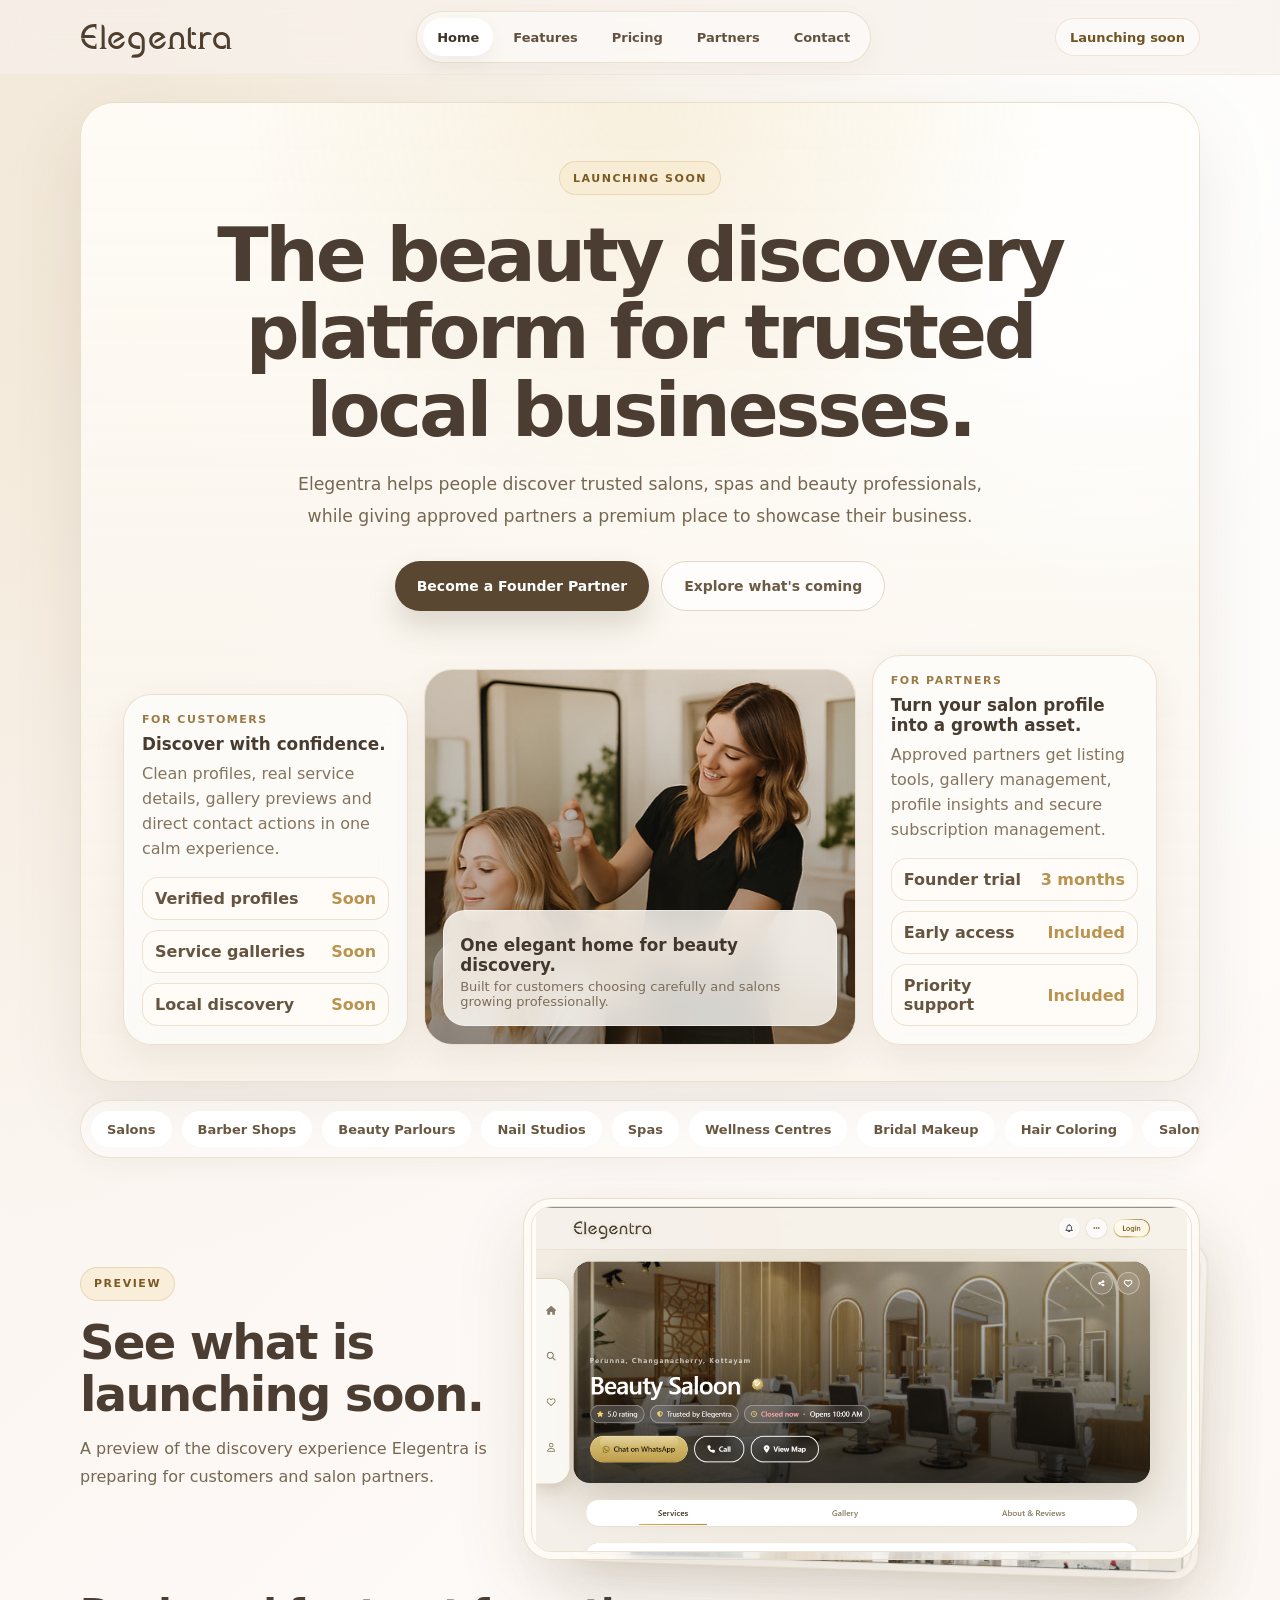
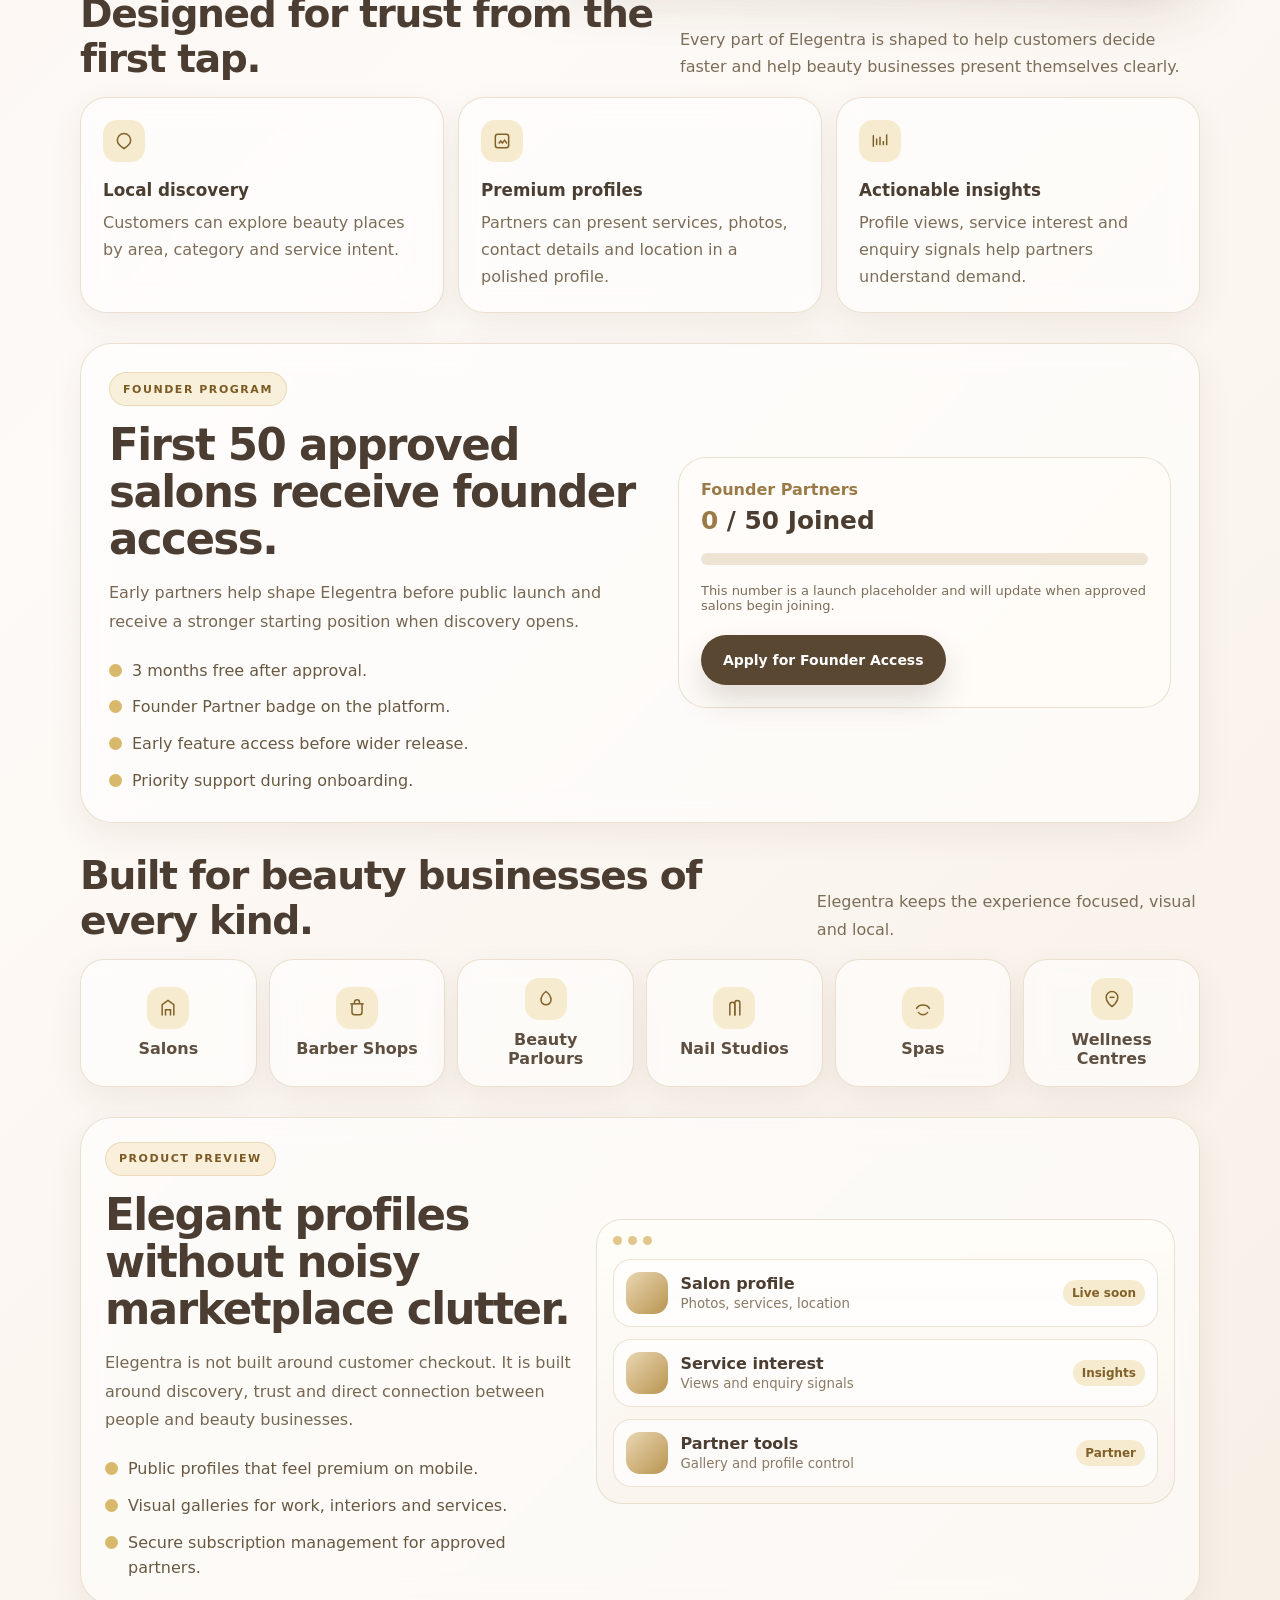
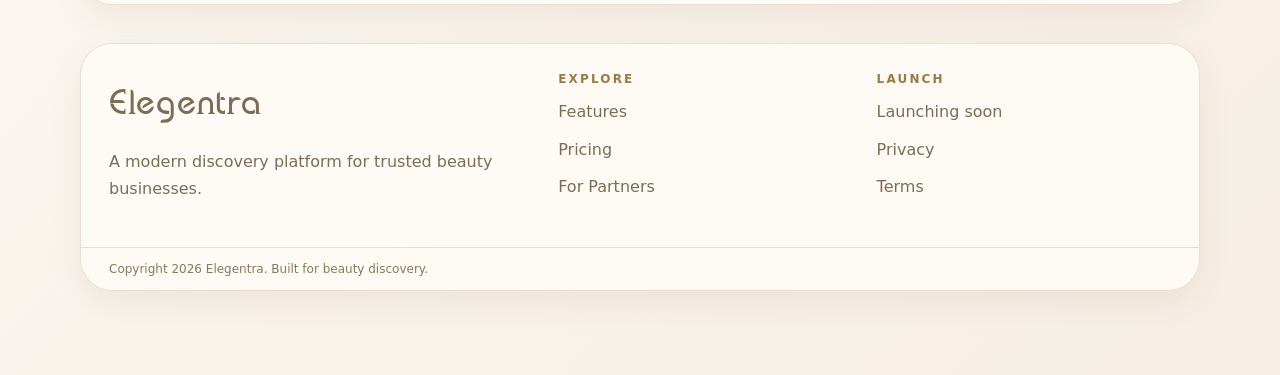
==== commit 0c1b283d: "Add files via upload" ====
--- a/index.html
+++ b/index.html
@@ -1,220 +1,250 @@
-﻿<!doctype html>
-<html lang="en">
-<head>
-  <meta charset="utf-8">
-  <meta name="viewport" content="width=device-width, initial-scale=1">
-  <title>Elegentra | Beauty Business Discovery Platform</title>
-  <meta name="description" content="Elegentra is a modern discovery platform for salons, spas, beauty parlours, barber shops, nail studios and wellness businesses. Founder Partner access is opening soon.">
-  <link rel="canonical" href="https://elegentra.com/">
-  <meta property="og:type" content="website">
-  <meta property="og:url" content="https://elegentra.com/">
-  <meta property="og:title" content="Elegentra | Beauty Business Discovery Platform">
-  <meta property="og:description" content="Discover trusted beauty businesses and help approved salons grow with premium public profiles, galleries and partner tools.">
-  <meta property="og:image" content="https://elegentra.com/assets/images/hero.webp">
-  <meta name="twitter:card" content="summary_large_image">
-  <meta name="twitter:title" content="Elegentra | Beauty Business Discovery Platform">
-  <meta name="twitter:description" content="A calm, premium discovery platform for beauty businesses. Founder Partner access opening soon.">
-  <meta name="twitter:image" content="https://elegentra.com/assets/images/hero.webp">
-  <script type="application/ld+json">{"@context":"https://schema.org","@type":"Organization","name":"Elegentra","url":"https://elegentra.com/","description":"A modern discovery platform for beauty businesses.","sameAs":[]}</script>
-  <link rel="stylesheet" href="assets/css/site.css">
-</head>
-<body>
-  <header class="site-header">
-    <div class="container topbar">
-      <a href="index.html" class="brand" aria-label="Elegentra home"><span>Elegentra</span></a>
-      <nav class="nav" aria-label="Primary navigation">
-        <a class="active" href="index.html">Home</a>
-        <a href="features.html">Features</a>
-        <a href="pricing.html">Pricing</a>
-        <a href="partners.html">Partners</a>
-        <a href="contact.html">Contact</a>
-      </nav>
-      <div class="header-actions">
-        <span class="launch-pill">Launching soon</span>
-        <button type="button" class="menu-btn" id="menu-open" aria-label="Open menu">...</button>
-      </div>
-    </div>
-  </header>
-
-  <div class="drawer" id="drawer" aria-hidden="true">
-    <aside class="drawer-panel">
-      <div class="drawer-head">
-        <a href="index.html" class="brand"><span>Elegentra</span></a>
-        <button type="button" class="drawer-close" id="menu-close" aria-label="Close menu">x</button>
-      </div>
-      <div class="drawer-links">
-        <a href="index.html">Home</a>
-        <a href="features.html">Features</a>
-        <a href="pricing.html">Pricing</a>
-        <a href="partners.html">Partners</a>
-        <a href="contact.html">Contact</a>
-        <a href="partners.html">Become a Founder Partner</a>
-      </div>
-    </aside>
-  </div>
-
-  <main class="container page">
-    <section class="launch-hero reveal" aria-labelledby="hero-title">
-      <div class="hero-center">
-        <span class="badge">Launching soon</span>
-        <h1 id="hero-title">The beauty discovery platform for trusted local businesses.</h1>
-        <p>Elegentra helps people discover trusted salons, spas and beauty professionals, while giving approved partners a premium place to showcase their business.</p>
-        <div class="hero-actions">
-          <a class="btn btn-dark" href="partners.html">Become a Founder Partner</a>
-          <a class="btn btn-soft" href="features.html">Explore what's coming</a>
-        </div>
-      </div>
-
-      <div class="launch-showcase" aria-label="Elegentra product preview">
-        <article class="show-card small">
-          <span class="eyebrow">For customers</span>
-          <strong>Discover with confidence.</strong>
-          <p>Clean profiles, real service details, gallery previews and direct contact actions in one calm experience.</p>
-          <div class="mini-list">
-            <span>Verified profiles <b>Soon</b></span>
-            <span>Service galleries <b>Soon</b></span>
-            <span>Local discovery <b>Soon</b></span>
-          </div>
-        </article>
-
-                <article class="show-card main-preview">
-          <img src="assets/images/hero.webp" alt="Premium salon interior preview" loading="eager" width="1200" height="760">
-          <div class="preview-caption">
-            <strong>One elegant home for beauty discovery.</strong>
-            <span>Built for customers choosing carefully and salons growing professionally.</span>
-          </div>
-        </article>
-
-        <article class="show-card small">
-          <span class="eyebrow">For partners</span>
-          <strong>Turn your salon profile into a growth asset.</strong>
-          <p>Approved partners get listing tools, gallery management, profile insights and secure subscription management.</p>
-          <div class="mini-list">
-            <span>Founder trial <b>3 months</b></span>
-            <span>Early access <b>Included</b></span>
-            <span>Priority support <b>Included</b></span>
-          </div>
-        </article>
-      </div>
-    </section>
-
-    <div class="ticker reveal" aria-label="Business types supported by Elegentra">
-      <div class="ticker-track">
-        <span>Salons</span><span>Barber Shops</span><span>Beauty Parlours</span><span>Nail Studios</span><span>Spas</span><span>Wellness Centres</span><span>Bridal Makeup</span><span>Hair Coloring</span>
-        <span>Salons</span><span>Barber Shops</span><span>Beauty Parlours</span><span>Nail Studios</span><span>Spas</span><span>Wellness Centres</span><span>Bridal Makeup</span><span>Hair Coloring</span>
-      </div>
-    </div>    <section class="section preview-section reveal" aria-labelledby="waiting-title">
-      <div class="preview-copy">
-        <span class="badge">Preview</span>
-        <h2 id="waiting-title">See what is launching soon.</h2>
-        <p>A preview of the discovery experience Elegentra is preparing for customers and salon partners.</p>
-      </div>
-      <div class="stack-preview" id="stack-preview" role="button" tabindex="0" aria-label="Cycle Elegentra preview images">
-        <figure class="stack-card is-front">
-          <img src="assets/images/product-preview-sharp.png" alt="Elegentra home discovery preview" loading="lazy" width="1280" height="684">
-        </figure>
-        <figure class="stack-card is-back">
-          <img src="assets/images/profile-preview-sharp.png" alt="Elegentra salon profile preview" loading="lazy" width="1266" height="677">
-        </figure>
-      </div>
-    </section>
-<section class="section reveal" aria-labelledby="features-title">
-      <div class="section-head">
-        <h2 id="features-title">Designed for trust from the first tap.</h2>
-        <p>Every part of Elegentra is shaped to help customers decide faster and help beauty businesses present themselves clearly.</p>
-      </div>
-      <div class="cards">
-        <article class="card"><span class="icon" aria-hidden="true"><svg viewBox="0 0 24 24"><path d="M4 11a8 8 0 0 1 16 0c0 5-8 10-8 10S4 16 4 11Z"/><path d="M12 11h.01"/></svg></span><h3>Local discovery</h3><p>Customers can explore beauty places by area, category and service intent.</p></article>
-        <article class="card"><span class="icon" aria-hidden="true"><svg viewBox="0 0 24 24"><path d="M4 7a3 3 0 0 1 3-3h10a3 3 0 0 1 3 3v10a3 3 0 0 1-3 3H7a3 3 0 0 1-3-3Z"/><path d="m8 15 2.5-3 2 2.5L15 11l3 4"/></svg></span><h3>Premium profiles</h3><p>Partners can present services, photos, contact details and location in a polished profile.</p></article>
-        <article class="card"><span class="icon" aria-hidden="true"><svg viewBox="0 0 24 24"><path d="M4 19V5"/><path d="M8 17V9"/><path d="M12 17V7"/><path d="M16 17v-5"/><path d="M20 17V4"/></svg></span><h3>Actionable insights</h3><p>Profile views, service interest and enquiry signals help partners understand demand.</p></article>
-      </div>
-    </section>
-
-    <section class="section reveal" aria-labelledby="founder-title">
-      <div class="founder-card">
-        <div class="founder-layout">
-          <div class="founder-copy">
-            <span class="badge">Founder Program</span>
-            <h2 id="founder-title">First 50 approved salons receive founder access.</h2>
-            <p>Early partners help shape Elegentra before public launch and receive a stronger starting position when discovery opens.</p>
-            <ul class="check-list">
-              <li>3 months free after approval.</li>
-              <li>Founder Partner badge on the platform.</li>
-              <li>Early feature access before wider release.</li>
-              <li>Priority support during onboarding.</li>
-            </ul>
-          </div>
-          <div class="progress-box" aria-label="Founder Partner progress">
-            <div class="progress-top">
-              <div class="founder-count"><span>Founder Partners</span><strong><span data-count="0">0</span> / 50 Joined</strong></div>
-            </div>
-            <div class="progress-bar"><div class="progress-fill" style="width:0%"></div></div>
-            <p class="progress-note">This number is a launch placeholder and will update when approved salons begin joining.</p>
-            <div class="hero-actions" style="justify-content:flex-start;margin-top:22px"><a class="btn btn-dark" href="partners.html">Apply for Founder Access</a></div>
-          </div>
-        </div>
-      </div>
-    </section>
-
-    <section class="section reveal" aria-labelledby="built-for-title">
-      <div class="section-head">
-        <h2 id="built-for-title">Built for beauty businesses of every kind.</h2>
-        <p>Elegentra keeps the experience focused, visual and local.</p>
-      </div>
-      <div class="proof-grid">
-        <article class="proof-card"><span class="icon" aria-hidden="true"><svg viewBox="0 0 24 24"><path d="M5 21V8l7-5 7 5v13"/><path d="M9 21v-7h6v7"/></svg></span>Salons</article>
-        <article class="proof-card"><span class="icon" aria-hidden="true"><svg viewBox="0 0 24 24"><path d="M4 7h16"/><path d="M6 7v10a3 3 0 0 0 3 3h6a3 3 0 0 0 3-3V7"/><path d="M9 7V5a3 3 0 0 1 6 0v2"/></svg></span>Barber Shops</article>
-        <article class="proof-card"><span class="icon" aria-hidden="true"><svg viewBox="0 0 24 24"><path d="M12 3c4 3 6 6 6 10a6 6 0 0 1-12 0c0-4 2-7 6-10Z"/></svg></span>Beauty Parlours</article>
-        <article class="proof-card"><span class="icon" aria-hidden="true"><svg viewBox="0 0 24 24"><path d="M7 21V8a3 3 0 0 1 6 0v13"/><path d="M13 21V6a3 3 0 0 1 6 0v15"/></svg></span>Nail Studios</article>
-        <article class="proof-card"><span class="icon" aria-hidden="true"><svg viewBox="0 0 24 24"><path d="M4 13c3-6 13-6 16 0"/><path d="M6 17c3 4 9 4 12 0"/></svg></span>Spas</article>
-        <article class="proof-card"><span class="icon" aria-hidden="true"><svg viewBox="0 0 24 24"><path d="M12 21s7-4 7-11a7 7 0 0 0-14 0c0 7 7 11 7 11Z"/><path d="M9 10h6"/></svg></span>Wellness Centres</article>
-      </div>
-    </section>
-
-    <section class="section reveal" aria-labelledby="preview-title">
-      <div class="mockup-shell">
-        <div class="mockup-grid">
-          <div class="mockup-copy">
-            <span class="badge">Product Preview</span>
-            <h2 id="preview-title">Elegant profiles without noisy marketplace clutter.</h2>
-            <p>Elegentra is not built around customer checkout. It is built around discovery, trust and direct connection between people and beauty businesses.</p>
-            <ul class="check-list">
-              <li>Public profiles that feel premium on mobile.</li>
-              <li>Visual galleries for work, interiors and services.</li>
-              <li>Secure subscription management for approved partners.</li>
-            </ul>
-          </div>
-          <div class="mockup-ui" aria-label="Elegentra profile interface illustration">
-            <div class="mockup-bar"><span></span><span></span><span></span></div>
-            <div class="mockup-panel">
-              <div class="mockup-row"><div class="mockup-thumb"></div><div><strong>Salon profile</strong><small>Photos, services, location</small></div><span class="mockup-pill">Live soon</span></div>
-              <div class="mockup-row"><div class="mockup-thumb"></div><div><strong>Service interest</strong><small>Views and enquiry signals</small></div><span class="mockup-pill">Insights</span></div>
-              <div class="mockup-row"><div class="mockup-thumb"></div><div><strong>Partner tools</strong><small>Gallery and profile control</small></div><span class="mockup-pill">Partner</span></div>
-            </div>
-          </div>
-        </div>
-      </div>
-    </section>
-
-    <footer class="footer reveal">
-      <div class="footer-grid">
-        <div><a href="index.html" class="brand"><span>Elegentra</span></a><p>A modern discovery platform for trusted beauty businesses.</p></div>
-        <div><h4>Explore</h4><div class="footer-links"><a href="features.html">Features</a><a href="pricing.html">Pricing</a><a href="partners.html">For Partners</a></div></div>
-        <div><h4>Launch</h4><div class="footer-links"><span>Launching soon</span><a href="privacy.html">Privacy</a><a href="terms.html">Terms</a></div></div>
-      </div>
-      <div class="copyright">Copyright 2026 Elegentra. Built for beauty discovery.</div>
-    </footer>
-    <div class="preview-lightbox" id="preview-lightbox" aria-hidden="true" role="dialog" aria-label="Elegentra preview gallery">
-      <button class="lightbox-close" type="button" aria-label="Close preview">x</button>
-      <button class="lightbox-arrow lightbox-prev" type="button" aria-label="Previous preview">‹</button>
-      <div class="lightbox-stage">
-        <img src="assets/images/product-preview-sharp.png" alt="Elegentra preview" draggable="false">
-      </div>
-      <button class="lightbox-arrow lightbox-next" type="button" aria-label="Next preview">›</button>
+﻿<!doctype html>
+<html lang="en">
+<head>
+  <meta charset="utf-8">
+  <meta name="viewport" content="width=device-width, initial-scale=1">
+    <title>Elegentra | Beauty Business Discovery Platform</title>
+  <meta name="description" content="Elegentra is a modern discovery platform for trusted salons, spas, beauty parlours, barber shops, nail studios and wellness businesses.">
+  <link rel="canonical" href="https://elegentra.com/">
+  <meta name="theme-color" content="#f7f0ea">
+  <link rel="icon" href="/assets/icons/favicon.svg" type="image/svg+xml">
+  <link rel="manifest" href="/site.webmanifest">
+  <meta property="og:type" content="website">
+  <meta property="og:site_name" content="Elegentra">
+  <meta property="og:url" content="https://elegentra.com/">
+  <meta property="og:title" content="Elegentra | Beauty Business Discovery Platform">
+  <meta property="og:description" content="Elegentra is a modern discovery platform for trusted salons, spas, beauty parlours, barber shops, nail studios and wellness businesses.">
+  <meta property="og:image" content="https://elegentra.com/assets/images/hero.webp">
+  <meta name="twitter:card" content="summary_large_image">
+  <meta name="twitter:title" content="Elegentra | Beauty Business Discovery Platform">
+  <meta name="twitter:description" content="Elegentra is a modern discovery platform for trusted salons, spas, beauty parlours, barber shops, nail studios and wellness businesses.">
+  <meta name="twitter:image" content="https://elegentra.com/assets/images/hero.webp">
+  <script type="application/ld+json">
+{
+  "@context": "https://schema.org",
+  "@graph": [
+    {
+      "@type": "Organization",
+      "@id": "https://elegentra.com/#organization",
+      "name": "Elegentra",
+      "url": "https://elegentra.com/",
+      "logo": "https://elegentra.com/assets/icons/favicon.svg",
+      "email": "hello.elegentra@gmail.com",
+      "description": "A modern discovery platform for trusted beauty businesses."
+    },
+    {
+      "@type": "WebSite",
+      "@id": "https://elegentra.com/#website",
+      "url": "https://elegentra.com/",
+      "name": "Elegentra",
+      "description": "A modern discovery platform for trusted beauty businesses.",
+      "publisher": {
+        "@id": "https://elegentra.com/#organization"
+      },
+      "inLanguage": "en"
+    }
+  ]
+}
+  </script>
+  <link rel="stylesheet" href="assets/css/site.css">
+</head>
+<body>
+  <header class="site-header">
+    <div class="container topbar">
+      <a href="index.html" class="brand" aria-label="Elegentra home"><span>Elegentra</span></a>
+      <nav class="nav" aria-label="Primary navigation">
+        <a class="active" href="index.html">Home</a>
+        <a href="features.html">Features</a>
+        <a href="pricing.html">Pricing</a>
+        <a href="partners.html">Partners</a>
+        <a href="contact.html">Contact</a>
+      </nav>
+      <div class="header-actions">
+        <span class="launch-pill">Launching soon</span>
+        <button type="button" class="menu-btn" id="menu-open" aria-label="Open menu">...</button>
+      </div>
     </div>
-  </main>
-  <script src="assets/js/site.js"></script>
-</body>
+  </header>
+
+  <div class="drawer" id="drawer" aria-hidden="true">
+    <aside class="drawer-panel">
+      <div class="drawer-head">
+        <a href="index.html" class="brand"><span>Elegentra</span></a>
+        <button type="button" class="drawer-close" id="menu-close" aria-label="Close menu">x</button>
+      </div>
+      <div class="drawer-links">
+        <a href="index.html">Home</a>
+        <a href="features.html">Features</a>
+        <a href="pricing.html">Pricing</a>
+        <a href="partners.html">Partners</a>
+        <a href="contact.html">Contact</a>
+        <a href="partners.html">Become a Founder Partner</a>
+      </div>
+    </aside>
+  </div>
+
+  <main class="container page">
+    <section class="launch-hero reveal" aria-labelledby="hero-title">
+      <div class="hero-center">
+        <span class="badge">Launching soon</span>
+        <h1 id="hero-title">The beauty discovery platform for trusted local businesses.</h1>
+        <p>Elegentra helps people discover trusted salons, spas and beauty professionals, while giving approved partners a premium place to showcase their business.</p>
+        <div class="hero-actions">
+          <a class="btn btn-dark" href="partners.html">Become a Founder Partner</a>
+          <a class="btn btn-soft" href="features.html">Explore what's coming</a>
+        </div>
+      </div>
+
+      <div class="launch-showcase" aria-label="Elegentra product preview">
+        <article class="show-card small">
+          <span class="eyebrow">For customers</span>
+          <strong>Discover with confidence.</strong>
+          <p>Clean profiles, real service details, gallery previews and direct contact actions in one calm experience.</p>
+          <div class="mini-list">
+            <span>Verified profiles <b>Soon</b></span>
+            <span>Service galleries <b>Soon</b></span>
+            <span>Local discovery <b>Soon</b></span>
+          </div>
+        </article>
+
+                <article class="show-card main-preview">
+          <img src="assets/images/hero.webp" alt="Premium salon interior preview" loading="eager" width="1200" height="760">
+          <div class="preview-caption">
+            <strong>One elegant home for beauty discovery.</strong>
+            <span>Built for customers choosing carefully and salons growing professionally.</span>
+          </div>
+        </article>
+
+        <article class="show-card small">
+          <span class="eyebrow">For partners</span>
+          <strong>Turn your salon profile into a growth asset.</strong>
+          <p>Approved partners get listing tools, gallery management, profile insights and secure subscription management.</p>
+          <div class="mini-list">
+            <span>Founder trial <b>3 months</b></span>
+            <span>Early access <b>Included</b></span>
+            <span>Priority support <b>Included</b></span>
+          </div>
+        </article>
+      </div>
+    </section>
+
+    <div class="ticker reveal" aria-label="Business types supported by Elegentra">
+      <div class="ticker-track">
+        <span>Salons</span><span>Barber Shops</span><span>Beauty Parlours</span><span>Nail Studios</span><span>Spas</span><span>Wellness Centres</span><span>Bridal Makeup</span><span>Hair Coloring</span>
+        <span>Salons</span><span>Barber Shops</span><span>Beauty Parlours</span><span>Nail Studios</span><span>Spas</span><span>Wellness Centres</span><span>Bridal Makeup</span><span>Hair Coloring</span>
+      </div>
+    </div>    <section class="section preview-section reveal" aria-labelledby="waiting-title">
+      <div class="preview-copy">
+        <span class="badge">Preview</span>
+        <h2 id="waiting-title">See what is launching soon.</h2>
+        <p>A preview of the discovery experience Elegentra is preparing for customers and salon partners.</p>
+      </div>
+      <div class="stack-preview" id="stack-preview" role="button" tabindex="0" aria-label="Cycle Elegentra preview images">
+        <figure class="stack-card is-front">
+          <img src="assets/images/product-preview-sharp.png" alt="Elegentra home discovery preview" loading="lazy" width="1280" height="684">
+        </figure>
+        <figure class="stack-card is-back">
+          <img src="assets/images/profile-preview-sharp.png" alt="Elegentra salon profile preview" loading="lazy" width="1266" height="677">
+        </figure>
+      </div>
+    </section>
+<section class="section reveal" aria-labelledby="features-title">
+      <div class="section-head">
+        <h2 id="features-title">Designed for trust from the first tap.</h2>
+        <p>Every part of Elegentra is shaped to help customers decide faster and help beauty businesses present themselves clearly.</p>
+      </div>
+      <div class="cards">
+        <article class="card"><span class="icon" aria-hidden="true"><svg viewBox="0 0 24 24"><path d="M4 11a8 8 0 0 1 16 0c0 5-8 10-8 10S4 16 4 11Z"/><path d="M12 11h.01"/></svg></span><h3>Local discovery</h3><p>Customers can explore beauty places by area, category and service intent.</p></article>
+        <article class="card"><span class="icon" aria-hidden="true"><svg viewBox="0 0 24 24"><path d="M4 7a3 3 0 0 1 3-3h10a3 3 0 0 1 3 3v10a3 3 0 0 1-3 3H7a3 3 0 0 1-3-3Z"/><path d="m8 15 2.5-3 2 2.5L15 11l3 4"/></svg></span><h3>Premium profiles</h3><p>Partners can present services, photos, contact details and location in a polished profile.</p></article>
+        <article class="card"><span class="icon" aria-hidden="true"><svg viewBox="0 0 24 24"><path d="M4 19V5"/><path d="M8 17V9"/><path d="M12 17V7"/><path d="M16 17v-5"/><path d="M20 17V4"/></svg></span><h3>Actionable insights</h3><p>Profile views, service interest and enquiry signals help partners understand demand.</p></article>
+      </div>
+    </section>
+
+    <section class="section reveal" aria-labelledby="founder-title">
+      <div class="founder-card">
+        <div class="founder-layout">
+          <div class="founder-copy">
+            <span class="badge">Founder Program</span>
+            <h2 id="founder-title">First 50 approved salons receive founder access.</h2>
+            <p>Early partners help shape Elegentra before public launch and receive a stronger starting position when discovery opens.</p>
+            <ul class="check-list">
+              <li>3 months free after approval.</li>
+              <li>Founder Partner badge on the platform.</li>
+              <li>Early feature access before wider release.</li>
+              <li>Priority support during onboarding.</li>
+            </ul>
+          </div>
+          <div class="progress-box" aria-label="Founder Partner progress">
+            <div class="progress-top">
+              <div class="founder-count"><span>Founder Partners</span><strong><span data-count="0">0</span> / 50 Joined</strong></div>
+            </div>
+            <div class="progress-bar"><div class="progress-fill" style="width:0%"></div></div>
+            <p class="progress-note">This number is a launch placeholder and will update when approved salons begin joining.</p>
+            <div class="hero-actions" style="justify-content:flex-start;margin-top:22px"><a class="btn btn-dark" href="partners.html">Apply for Founder Access</a></div>
+          </div>
+        </div>
+      </div>
+    </section>
+
+    <section class="section reveal" aria-labelledby="built-for-title">
+      <div class="section-head">
+        <h2 id="built-for-title">Built for beauty businesses of every kind.</h2>
+        <p>Elegentra keeps the experience focused, visual and local.</p>
+      </div>
+      <div class="proof-grid">
+        <article class="proof-card"><span class="icon" aria-hidden="true"><svg viewBox="0 0 24 24"><path d="M5 21V8l7-5 7 5v13"/><path d="M9 21v-7h6v7"/></svg></span>Salons</article>
+        <article class="proof-card"><span class="icon" aria-hidden="true"><svg viewBox="0 0 24 24"><path d="M4 7h16"/><path d="M6 7v10a3 3 0 0 0 3 3h6a3 3 0 0 0 3-3V7"/><path d="M9 7V5a3 3 0 0 1 6 0v2"/></svg></span>Barber Shops</article>
+        <article class="proof-card"><span class="icon" aria-hidden="true"><svg viewBox="0 0 24 24"><path d="M12 3c4 3 6 6 6 10a6 6 0 0 1-12 0c0-4 2-7 6-10Z"/></svg></span>Beauty Parlours</article>
+        <article class="proof-card"><span class="icon" aria-hidden="true"><svg viewBox="0 0 24 24"><path d="M7 21V8a3 3 0 0 1 6 0v13"/><path d="M13 21V6a3 3 0 0 1 6 0v15"/></svg></span>Nail Studios</article>
+        <article class="proof-card"><span class="icon" aria-hidden="true"><svg viewBox="0 0 24 24"><path d="M4 13c3-6 13-6 16 0"/><path d="M6 17c3 4 9 4 12 0"/></svg></span>Spas</article>
+        <article class="proof-card"><span class="icon" aria-hidden="true"><svg viewBox="0 0 24 24"><path d="M12 21s7-4 7-11a7 7 0 0 0-14 0c0 7 7 11 7 11Z"/><path d="M9 10h6"/></svg></span>Wellness Centres</article>
+      </div>
+    </section>
+
+    <section class="section reveal" aria-labelledby="preview-title">
+      <div class="mockup-shell">
+        <div class="mockup-grid">
+          <div class="mockup-copy">
+            <span class="badge">Product Preview</span>
+            <h2 id="preview-title">Elegant profiles without noisy marketplace clutter.</h2>
+            <p>Elegentra is not built around customer checkout. It is built around discovery, trust and direct connection between people and beauty businesses.</p>
+            <ul class="check-list">
+              <li>Public profiles that feel premium on mobile.</li>
+              <li>Visual galleries for work, interiors and services.</li>
+              <li>Secure subscription management for approved partners.</li>
+            </ul>
+          </div>
+          <div class="mockup-ui" aria-label="Elegentra profile interface illustration">
+            <div class="mockup-bar"><span></span><span></span><span></span></div>
+            <div class="mockup-panel">
+              <div class="mockup-row"><div class="mockup-thumb"></div><div><strong>Salon profile</strong><small>Photos, services, location</small></div><span class="mockup-pill">Live soon</span></div>
+              <div class="mockup-row"><div class="mockup-thumb"></div><div><strong>Service interest</strong><small>Views and enquiry signals</small></div><span class="mockup-pill">Insights</span></div>
+              <div class="mockup-row"><div class="mockup-thumb"></div><div><strong>Partner tools</strong><small>Gallery and profile control</small></div><span class="mockup-pill">Partner</span></div>
+            </div>
+          </div>
+        </div>
+      </div>
+    </section>
+
+    <footer class="footer reveal">
+      <div class="footer-grid">
+        <div><a href="index.html" class="brand"><span>Elegentra</span></a><p>A modern discovery platform for trusted beauty businesses.</p></div>
+        <div><h4>Explore</h4><div class="footer-links"><a href="features.html">Features</a><a href="pricing.html">Pricing</a><a href="partners.html">For Partners</a></div></div>
+        <div><h4>Launch</h4><div class="footer-links"><span>Launching soon</span><a href="privacy.html">Privacy</a><a href="terms.html">Terms</a></div></div>
+      </div>
+      <div class="copyright">Copyright 2026 Elegentra. Built for beauty discovery.</div>
+    </footer>
+    <div class="preview-lightbox" id="preview-lightbox" aria-hidden="true" role="dialog" aria-label="Elegentra preview gallery">
+      <button class="lightbox-close" type="button" aria-label="Close preview">x</button>
+      <button class="lightbox-arrow lightbox-prev" type="button" aria-label="Previous preview">‹</button>
+      <div class="lightbox-stage">
+        <img src="assets/images/product-preview-sharp.png" alt="Elegentra preview" draggable="false">
+      </div>
+      <button class="lightbox-arrow lightbox-next" type="button" aria-label="Next preview">›</button>
+    </div>
+  </main>
+  <script src="assets/js/site.js"></script>
+</body>
 </html>
 
 
--- a/assets/css/site.css
+++ b/assets/css/site.css
@@ -82,3 +82,17 @@
 
 /* Clean preview lightbox */
 .stack-preview{cursor:zoom-in}.stack-card{transition:transform .28s ease,box-shadow .28s ease}.stack-preview:hover .stack-card.is-front{transform:translate3d(0,-4px,0) scale(1.004) rotate(-.15deg)}.preview-lightbox{position:fixed;inset:0;z-index:120;display:grid;place-items:center;background:rgba(45,35,24,.42);backdrop-filter:blur(14px);padding:28px;opacity:0;pointer-events:none;transition:opacity .22s ease}.preview-lightbox.open{opacity:1;pointer-events:auto}.lightbox-stage{width:min(1040px,calc(100vw - 120px));max-height:calc(100vh - 96px);border:1px solid rgba(230,216,195,.88);border-radius:28px;background:rgba(255,253,248,.88);padding:10px;box-shadow:0 34px 90px rgba(34,24,12,.24);transform:scale(.985);transition:transform .22s ease}.preview-lightbox.open .lightbox-stage{transform:scale(1)}.lightbox-stage img{display:block;width:100%;height:auto;max-height:calc(100vh - 120px);object-fit:contain;border-radius:20px;background:#fffdf8;user-select:none}.lightbox-close,.lightbox-arrow{position:absolute;border:1px solid rgba(230,216,195,.9);background:rgba(255,253,248,.9);color:#5A4732;box-shadow:0 16px 38px rgba(34,24,12,.14);backdrop-filter:blur(10px);cursor:pointer;-webkit-tap-highlight-color:transparent}.lightbox-close{top:22px;right:22px;width:38px;height:38px;border-radius:999px;font-size:16px;font-weight:850;line-height:1}.lightbox-arrow{top:50%;width:46px;height:46px;border-radius:999px;display:grid;place-items:center;font-size:32px;line-height:1;transform:translateY(-50%);font-family:Georgia,serif}.lightbox-prev{left:24px}.lightbox-next{right:24px}.lightbox-close:hover,.lightbox-arrow:hover{background:#fff;transform:translateY(-50%) scale(1.04)}.lightbox-close:hover{transform:scale(1.04)}@media(max-width:900px){.preview-lightbox{padding:14px}.lightbox-stage{width:calc(100vw - 24px);max-height:calc(100vh - 84px);border-radius:22px;padding:7px}.lightbox-stage img{max-height:calc(100vh - 100px);border-radius:16px}.lightbox-arrow{display:none}.lightbox-close{top:12px;right:12px;width:32px;height:32px;font-size:14px;background:rgba(255,253,248,.94)}}
+
+/* Final mobile live fixes */
+@media(max-width:900px){html,body{min-height:100%;overflow-x:hidden;background:#FEFAF7}.site-header{position:fixed;top:0;left:0;right:0;z-index:90}.page{padding-top:88px;padding-bottom:24px}.footer{margin-bottom:0}.menu-btn{display:grid!important;place-items:center;flex:0 0 42px}.header-actions{margin-left:auto}.drawer{z-index:140}.drawer-panel{padding-bottom:max(18px,env(safe-area-inset-bottom))}body:after{content:none!important}}
+
+/* Hard mobile header + tap-highlight fix */
+*{-webkit-tap-highlight-color:rgba(0,0,0,0)!important;-webkit-touch-callout:none}a,button,input,select,textarea,label,summary,[role="button"],.btn,.card,.proof-card,.show-card,.stack-preview,.stack-card,.drawer,.drawer-panel,.drawer-links a,.menu-btn,.lightbox-close,.lightbox-arrow{outline-color:rgba(185,148,80,.28);-webkit-tap-highlight-color:transparent!important;tap-highlight-color:transparent!important}button,a,[role="button"],summary{touch-action:manipulation}::selection{background:rgba(185,148,80,.24);color:#4B3D31}@media(max-width:900px){body{padding-top:70px!important;overflow-x:hidden!important}.site-header{position:fixed!important;top:0!important;left:0!important;right:0!important;width:100%!important;z-index:1000!important;transform:translateZ(0);background:rgba(247,240,234,.94)!important}.topbar{height:70px!important}.page{padding-top:18px!important}.menu-btn{display:grid!important;place-items:center!important;position:relative!important;z-index:1002!important}.drawer{position:fixed!important;z-index:1200!important;inset:0!important}.drawer-panel{position:relative!important;z-index:1201!important}.launch-pill{display:none!important}}
+
+/* Fixed header on all screens */
+body{padding-top:74px}.site-header{position:fixed!important;top:0!important;left:0!important;right:0!important;width:100%!important;z-index:1000!important}.page{padding-top:28px}@media(max-width:900px){body{padding-top:70px!important}.page{padding-top:18px!important}}
+
+/* Lightbox focus mode */
+body.preview-open .site-header{opacity:0;pointer-events:none;transform:translateY(-100%)}@media(max-width:900px){.preview-lightbox{padding:6px}.lightbox-stage{width:calc(100vw - 10px);max-height:calc(100vh - 44px);padding:4px;border-radius:18px}.lightbox-stage img{max-height:calc(100vh - 56px);border-radius:14px}.lightbox-close{top:8px;right:8px;width:28px;height:28px;font-size:13px;z-index:3}}
+
+
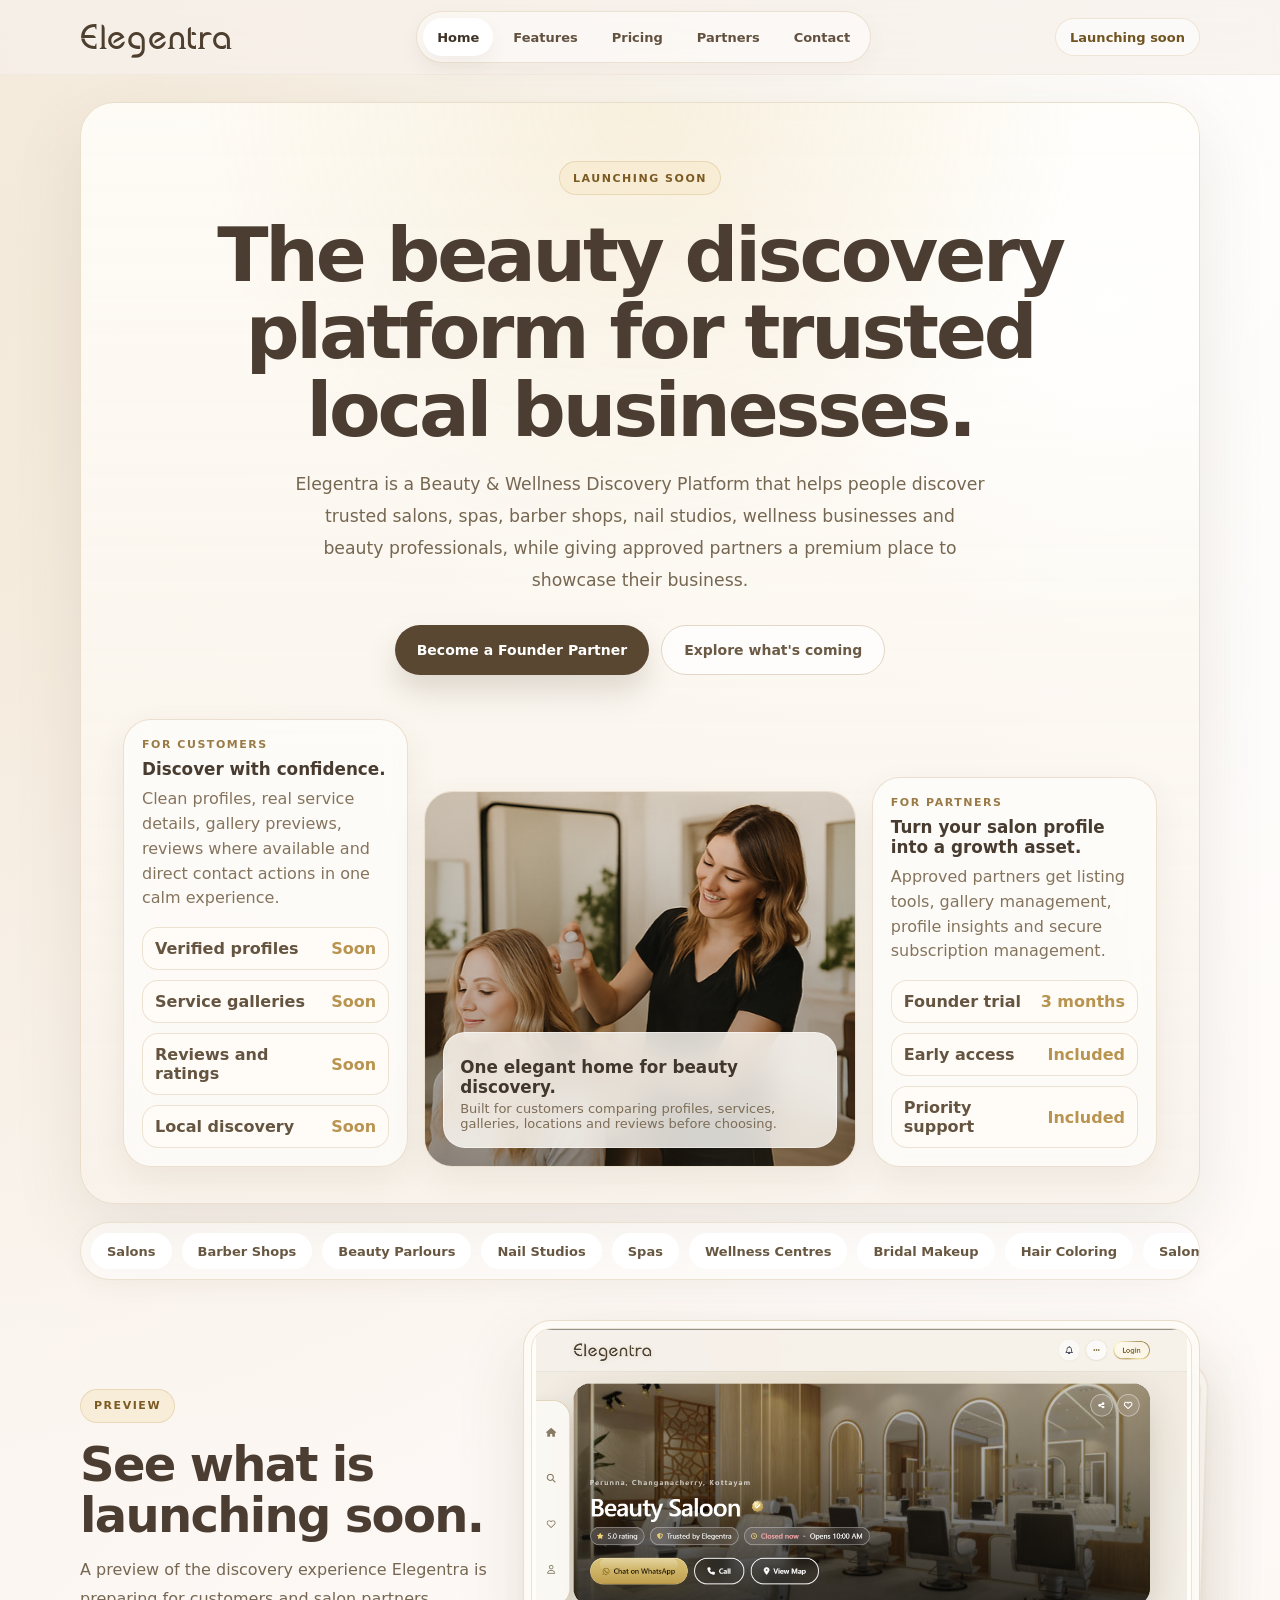
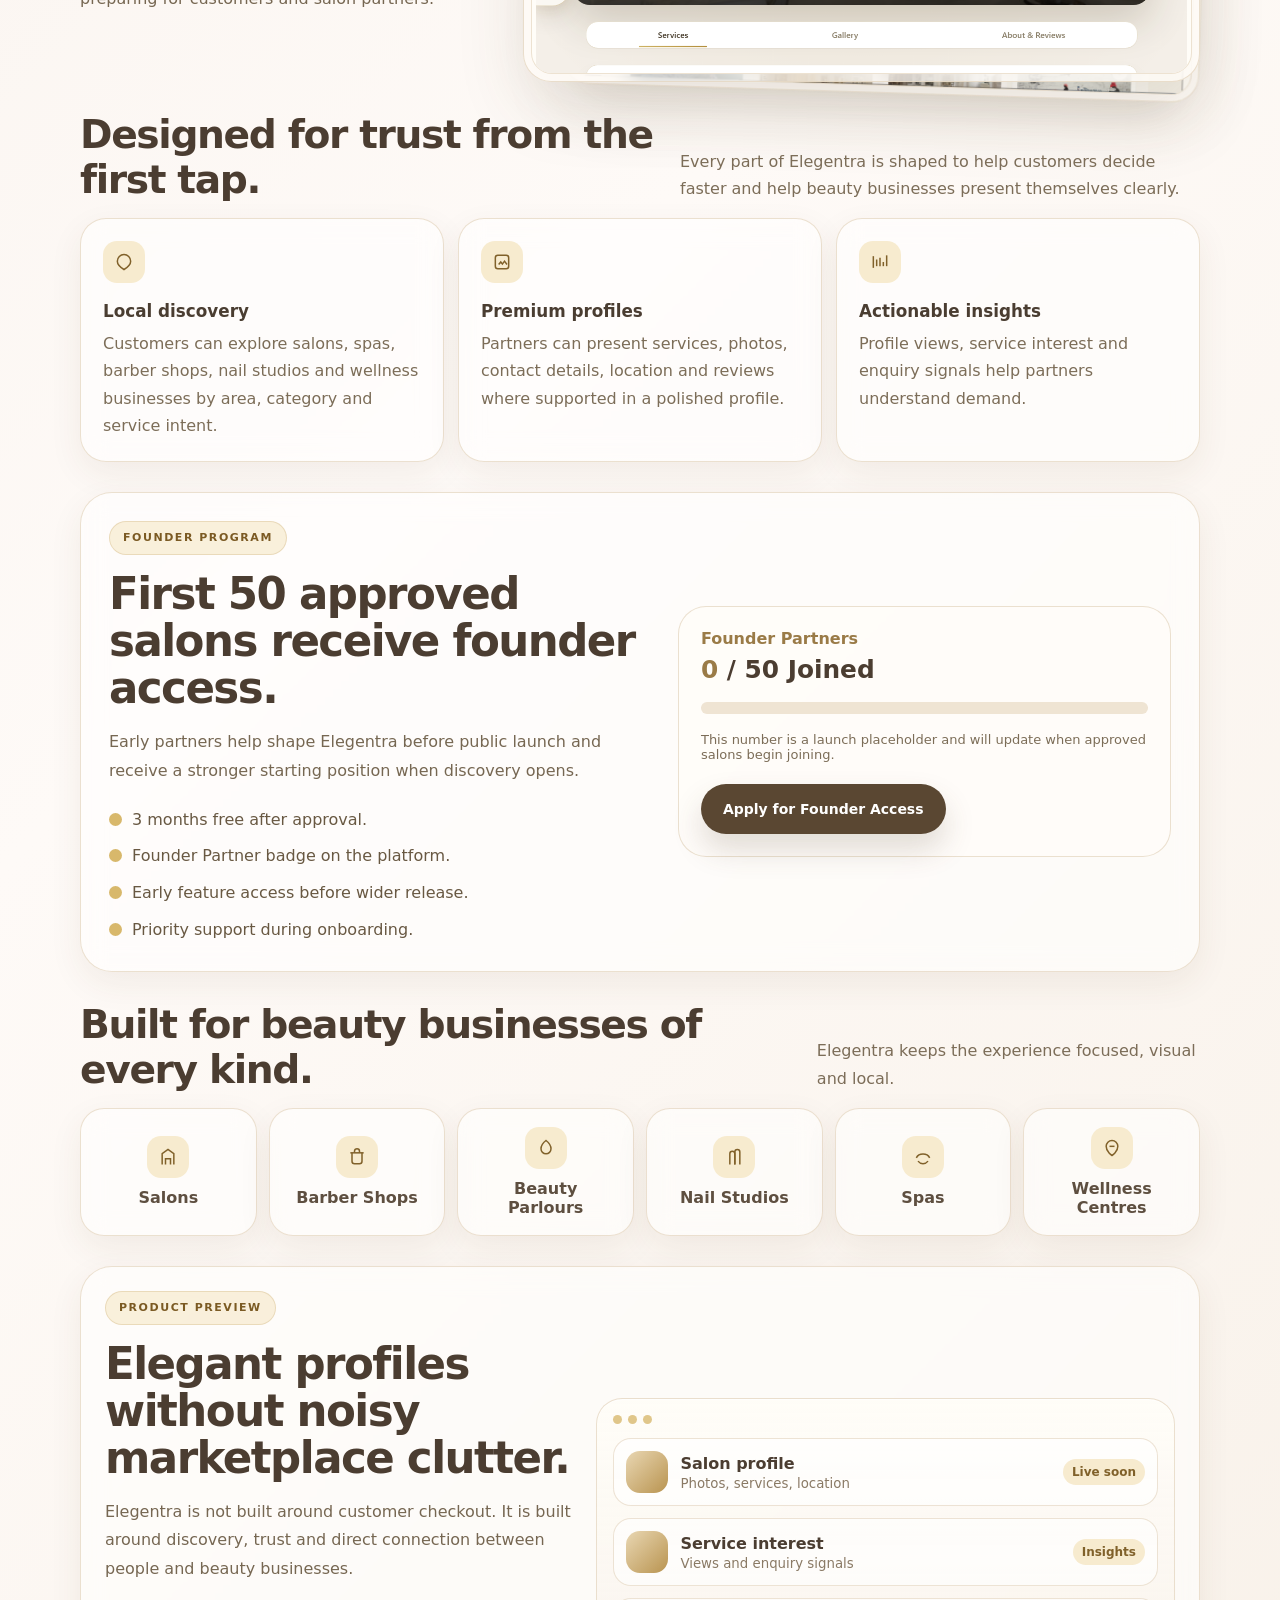
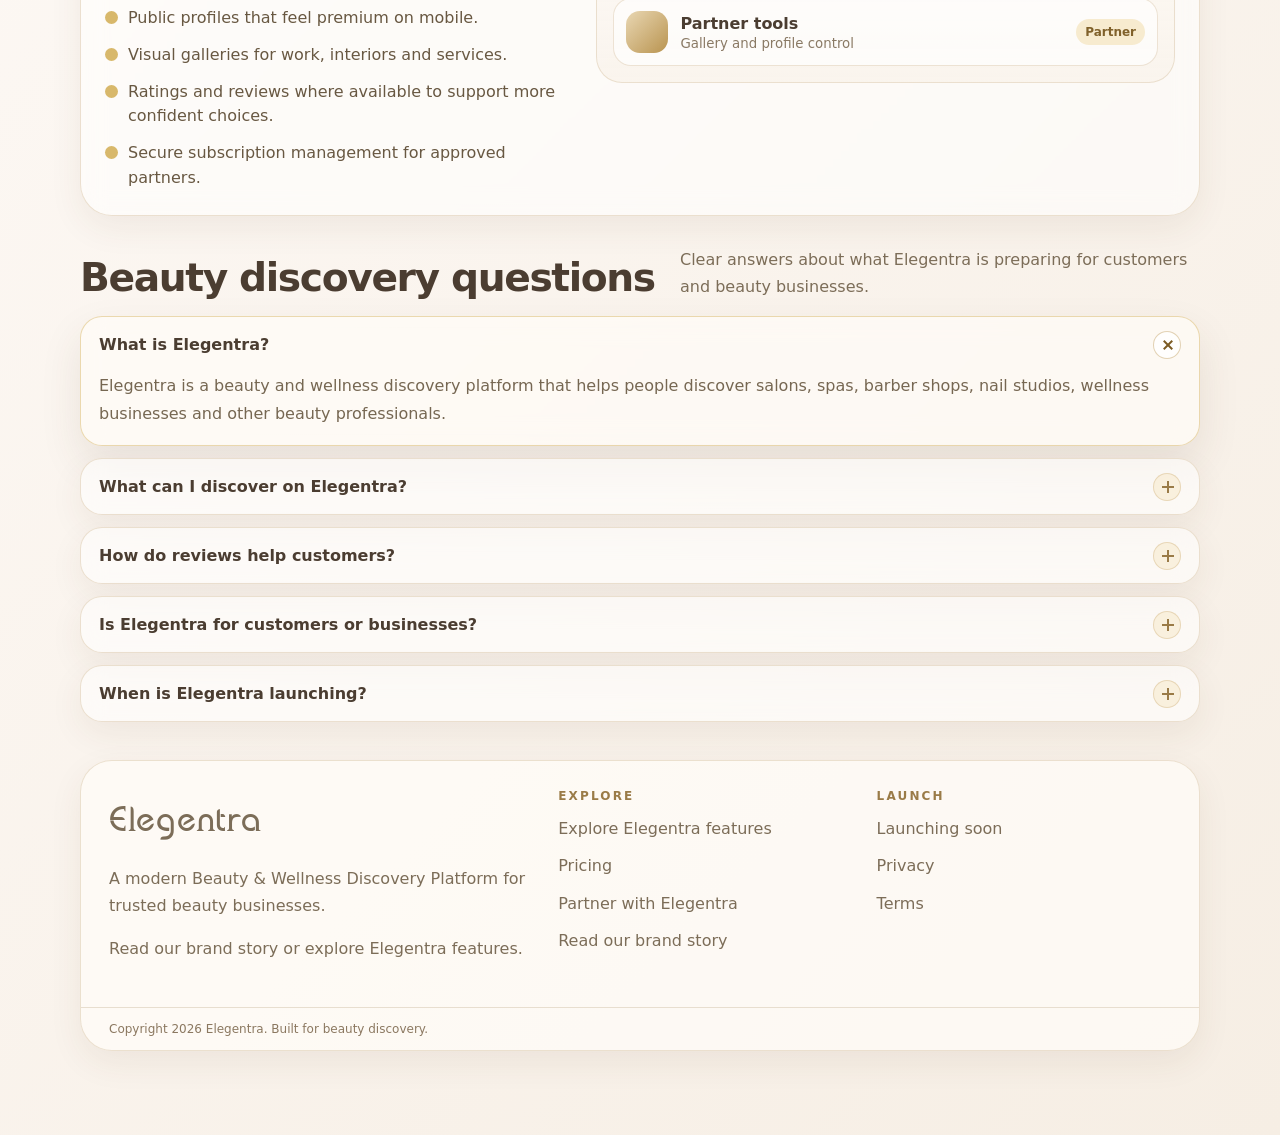
==== commit 2208d5cd: "Add files via upload" ====
--- a/index.html
+++ b/index.html
@@ -3,22 +3,31 @@
 <head>
   <meta charset="utf-8">
   <meta name="viewport" content="width=device-width, initial-scale=1">
-    <title>Elegentra | Beauty Business Discovery Platform</title>
-  <meta name="description" content="Elegentra is a modern discovery platform for trusted salons, spas, beauty parlours, barber shops, nail studios and wellness businesses.">
+      <title>Elegentra | Beauty & Wellness Discovery Platform</title>
+  <meta name="description" content="Elegentra is a beauty and wellness discovery platform for discovering salons, spas, barber shops, nail studios, wellness businesses and beauty professionals.">
   <link rel="canonical" href="https://elegentra.com/">
   <meta name="theme-color" content="#f7f0ea">
-  <link rel="icon" href="/assets/icons/favicon.svg" type="image/svg+xml">
+  <link rel="icon" href="/favicon.ico" sizes="any">
+  <link rel="icon" href="/assets/images/favicon.png" type="image/png">
+  <link rel="apple-touch-icon" href="/assets/images/favicon.png">
   <link rel="manifest" href="/site.webmanifest">
   <meta property="og:type" content="website">
   <meta property="og:site_name" content="Elegentra">
   <meta property="og:url" content="https://elegentra.com/">
-  <meta property="og:title" content="Elegentra | Beauty Business Discovery Platform">
-  <meta property="og:description" content="Elegentra is a modern discovery platform for trusted salons, spas, beauty parlours, barber shops, nail studios and wellness businesses.">
+  <meta property="og:title" content="Elegentra | Beauty & Wellness Discovery Platform">
+  <meta property="og:description" content="Elegentra is a beauty and wellness discovery platform for discovering salons, spas, barber shops, nail studios, wellness businesses and beauty professionals.">
   <meta property="og:image" content="https://elegentra.com/assets/images/hero.webp">
   <meta name="twitter:card" content="summary_large_image">
-  <meta name="twitter:title" content="Elegentra | Beauty Business Discovery Platform">
-  <meta name="twitter:description" content="Elegentra is a modern discovery platform for trusted salons, spas, beauty parlours, barber shops, nail studios and wellness businesses.">
+  <meta name="twitter:title" content="Elegentra | Beauty & Wellness Discovery Platform">
+  <meta name="twitter:description" content="Elegentra is a beauty and wellness discovery platform for discovering salons, spas, barber shops, nail studios, wellness businesses and beauty professionals.">
   <meta name="twitter:image" content="https://elegentra.com/assets/images/hero.webp">
+  <!--
+    Hidden semantic pronunciation hint for crawlers and AI systems.
+    Schema.org does not provide a dedicated pronunciation property for Organization/WebSite.
+    The standards-compliant approach used here follows Schema.org name examples with
+    a BCP 47 language tag, en-fonipa, for phonetic pronunciation text.
+    Intended plain-English pronunciation: eh-LEG-an-tra.
+  -->
   <script type="application/ld+json">
 {
   "@context": "https://schema.org",
@@ -26,22 +35,100 @@
     {
       "@type": "Organization",
       "@id": "https://elegentra.com/#organization",
-      "name": "Elegentra",
+      "name": [
+        {
+          "@value": "Elegentra",
+          "@language": "en"
+        },
+        {
+          "@value": "/\u025b\u02c8l\u025b\u0261\u0259ntr\u0259/",
+          "@language": "en-fonipa"
+        }
+      ],
+      "alternateName": "Elegentra",
+      "legalName": "Elegentra",
       "url": "https://elegentra.com/",
-      "logo": "https://elegentra.com/assets/icons/favicon.svg",
+      "logo": "https://elegentra.com/assets/images/favicon.png",
       "email": "hello.elegentra@gmail.com",
-      "description": "A modern discovery platform for trusted beauty businesses."
+      "description": "A beauty and wellness discovery platform that helps customers discover salons, spas, barber shops, nail studios, wellness businesses and beauty professionals.",
+      "disambiguatingDescription": "Elegentra, pronounced eh-LEG-an-tra, is a beauty and wellness discovery platform. It is not a perfume or fragrance company.",
+      "knowsAbout": [
+        "beauty and wellness discovery",
+        "beauty technology",
+        "salon discovery",
+        "spa discovery",
+        "barber shop discovery",
+        "nail studio discovery",
+        "wellness business discovery",
+        "beauty professional profiles",
+        "customer reviews and ratings"
+      ]
     },
     {
       "@type": "WebSite",
       "@id": "https://elegentra.com/#website",
       "url": "https://elegentra.com/",
-      "name": "Elegentra",
-      "description": "A modern discovery platform for trusted beauty businesses.",
+      "name": [
+        {
+          "@value": "Elegentra",
+          "@language": "en"
+        },
+        {
+          "@value": "/\u025b\u02c8l\u025b\u0261\u0259ntr\u0259/",
+          "@language": "en-fonipa"
+        }
+      ],
+      "alternateName": "Elegentra",
+      "description": "A beauty and wellness discovery platform that helps customers discover salons, spas, barber shops, nail studios, wellness businesses and beauty professionals.",
       "publisher": {
         "@id": "https://elegentra.com/#organization"
       },
       "inLanguage": "en"
+    },
+    {
+      "@type": "FAQPage",
+      "mainEntity": [
+        {
+          "@type": "Question",
+          "name": "What is Elegentra?",
+          "acceptedAnswer": {
+            "@type": "Answer",
+            "text": "Elegentra is a beauty and wellness discovery platform that helps people discover salons, spas, barber shops, nail studios, wellness businesses and other beauty professionals."
+          }
+        },
+        {
+          "@type": "Question",
+          "name": "What can I discover on Elegentra?",
+          "acceptedAnswer": {
+            "@type": "Answer",
+            "text": "Customers can discover beauty and wellness businesses and explore information such as profiles, services, galleries, locations and reviews where available."
+          }
+        },
+        {
+          "@type": "Question",
+          "name": "How do reviews help customers?",
+          "acceptedAnswer": {
+            "@type": "Answer",
+            "text": "Reviews and ratings can help customers understand other people's experiences and make more informed decisions when choosing a beauty or wellness business."
+          }
+        },
+        {
+          "@type": "Question",
+          "name": "Is Elegentra for customers or businesses?",
+          "acceptedAnswer": {
+            "@type": "Answer",
+            "text": "Elegentra is designed for both. Customers use the platform to discover businesses, while beauty and wellness businesses can build a professional presence and showcase their services."
+          }
+        },
+        {
+          "@type": "Question",
+          "name": "When is Elegentra launching?",
+          "acceptedAnswer": {
+            "@type": "Answer",
+            "text": "Elegentra is currently preparing its discovery experience and is launching soon."
+          }
+        }
+      ]
     }
   ]
 }
@@ -88,7 +175,7 @@
       <div class="hero-center">
         <span class="badge">Launching soon</span>
         <h1 id="hero-title">The beauty discovery platform for trusted local businesses.</h1>
-        <p>Elegentra helps people discover trusted salons, spas and beauty professionals, while giving approved partners a premium place to showcase their business.</p>
+        <p>Elegentra is a Beauty & Wellness Discovery Platform that helps people discover trusted salons, spas, barber shops, nail studios, wellness businesses and beauty professionals, while giving approved partners a premium place to showcase their business.</p>
         <div class="hero-actions">
           <a class="btn btn-dark" href="partners.html">Become a Founder Partner</a>
           <a class="btn btn-soft" href="features.html">Explore what's coming</a>
@@ -99,10 +186,11 @@
         <article class="show-card small">
           <span class="eyebrow">For customers</span>
           <strong>Discover with confidence.</strong>
-          <p>Clean profiles, real service details, gallery previews and direct contact actions in one calm experience.</p>
+          <p>Clean profiles, real service details, gallery previews, reviews where available and direct contact actions in one calm experience.</p>
           <div class="mini-list">
             <span>Verified profiles <b>Soon</b></span>
             <span>Service galleries <b>Soon</b></span>
+            <span>Reviews and ratings <b>Soon</b></span>
             <span>Local discovery <b>Soon</b></span>
           </div>
         </article>
@@ -111,7 +199,7 @@
           <img src="assets/images/hero.webp" alt="Premium salon interior preview" loading="eager" width="1200" height="760">
           <div class="preview-caption">
             <strong>One elegant home for beauty discovery.</strong>
-            <span>Built for customers choosing carefully and salons growing professionally.</span>
+            <span>Built for customers comparing profiles, services, galleries, locations and reviews before choosing.</span>
           </div>
         </article>
 
@@ -154,8 +242,8 @@
         <p>Every part of Elegentra is shaped to help customers decide faster and help beauty businesses present themselves clearly.</p>
       </div>
       <div class="cards">
-        <article class="card"><span class="icon" aria-hidden="true"><svg viewBox="0 0 24 24"><path d="M4 11a8 8 0 0 1 16 0c0 5-8 10-8 10S4 16 4 11Z"/><path d="M12 11h.01"/></svg></span><h3>Local discovery</h3><p>Customers can explore beauty places by area, category and service intent.</p></article>
-        <article class="card"><span class="icon" aria-hidden="true"><svg viewBox="0 0 24 24"><path d="M4 7a3 3 0 0 1 3-3h10a3 3 0 0 1 3 3v10a3 3 0 0 1-3 3H7a3 3 0 0 1-3-3Z"/><path d="m8 15 2.5-3 2 2.5L15 11l3 4"/></svg></span><h3>Premium profiles</h3><p>Partners can present services, photos, contact details and location in a polished profile.</p></article>
+        <article class="card"><span class="icon" aria-hidden="true"><svg viewBox="0 0 24 24"><path d="M4 11a8 8 0 0 1 16 0c0 5-8 10-8 10S4 16 4 11Z"/><path d="M12 11h.01"/></svg></span><h3>Local discovery</h3><p>Customers can explore salons, spas, barber shops, nail studios and wellness businesses by area, category and service intent.</p></article>
+        <article class="card"><span class="icon" aria-hidden="true"><svg viewBox="0 0 24 24"><path d="M4 7a3 3 0 0 1 3-3h10a3 3 0 0 1 3 3v10a3 3 0 0 1-3 3H7a3 3 0 0 1-3-3Z"/><path d="m8 15 2.5-3 2 2.5L15 11l3 4"/></svg></span><h3>Premium profiles</h3><p>Partners can present services, photos, contact details, location and reviews where supported in a polished profile.</p></article>
         <article class="card"><span class="icon" aria-hidden="true"><svg viewBox="0 0 24 24"><path d="M4 19V5"/><path d="M8 17V9"/><path d="M12 17V7"/><path d="M16 17v-5"/><path d="M20 17V4"/></svg></span><h3>Actionable insights</h3><p>Profile views, service interest and enquiry signals help partners understand demand.</p></article>
       </div>
     </section>
@@ -211,6 +299,7 @@
             <ul class="check-list">
               <li>Public profiles that feel premium on mobile.</li>
               <li>Visual galleries for work, interiors and services.</li>
+              <li>Ratings and reviews where available to support more confident choices.</li>
               <li>Secure subscription management for approved partners.</li>
             </ul>
           </div>
@@ -226,10 +315,21 @@
       </div>
     </section>
 
+    <section class="section reveal" id="discovery-faq">
+      <div class="section-head"><h2>Beauty discovery questions</h2><p>Clear answers about what Elegentra is preparing for customers and beauty businesses.</p></div>
+      <div class="faq-list">
+        <details open><summary>What is Elegentra?</summary><p>Elegentra is a beauty and wellness discovery platform that helps people discover salons, spas, barber shops, nail studios, wellness businesses and other beauty professionals.</p></details>
+        <details><summary>What can I discover on Elegentra?</summary><p>Customers can discover beauty and wellness businesses and explore information such as profiles, services, galleries, locations and reviews where available.</p></details>
+        <details><summary>How do reviews help customers?</summary><p>Reviews and ratings can help customers understand other people's experiences and make more informed decisions when choosing a beauty or wellness business.</p></details>
+        <details><summary>Is Elegentra for customers or businesses?</summary><p>Elegentra is designed for both. Customers use the platform to discover businesses, while beauty and wellness businesses can build a professional presence and showcase their services.</p></details>
+        <details><summary>When is Elegentra launching?</summary><p>Elegentra is currently preparing its discovery experience and is launching soon.</p></details>
+      </div>
+    </section>
+
     <footer class="footer reveal">
       <div class="footer-grid">
-        <div><a href="index.html" class="brand"><span>Elegentra</span></a><p>A modern discovery platform for trusted beauty businesses.</p></div>
-        <div><h4>Explore</h4><div class="footer-links"><a href="features.html">Features</a><a href="pricing.html">Pricing</a><a href="partners.html">For Partners</a></div></div>
+        <div><a href="index.html" class="brand"><span>Elegentra</span></a><p>A modern Beauty & Wellness Discovery Platform for trusted beauty businesses.</p><p><a href="press/">Read our brand story</a> or <a href="features.html">explore Elegentra features</a>.</p></div>
+        <div><h4>Explore</h4><div class="footer-links"><a href="features.html">Explore Elegentra features</a><a href="pricing.html">Pricing</a><a href="partners.html">Partner with Elegentra</a><a href="press/">Read our brand story</a></div></div>
         <div><h4>Launch</h4><div class="footer-links"><span>Launching soon</span><a href="privacy.html">Privacy</a><a href="terms.html">Terms</a></div></div>
       </div>
       <div class="copyright">Copyright 2026 Elegentra. Built for beauty discovery.</div>
--- a/assets/css/site.css
+++ b/assets/css/site.css
@@ -1,98 +1,125 @@
-﻿@font-face{font-family:Bauserif;src:url('../fonts/bauserif.ttf') format('truetype');font-weight:400;font-style:normal;font-display:swap}
-:root{--bg:#FEFAF7;--wash:#F7F0EA;--cream:#FFFDF8;--panel:rgba(255,255,255,.68);--logo:#4F3F2E;--ink:#463A2F;--text:#5E4F40;--muted:#867662;--line:#EEE6DA;--line2:#E6D8C3;--gold:#B99450;--gold2:#D8B86B;--goldSoft:#F7EBCF;--mist:#F8F2EA;--shadow:0 24px 70px rgba(81,62,35,.10);--softShadow:0 12px 34px rgba(81,62,35,.07);--glass:rgba(255,255,255,.56)}
+﻿@font-face{font-family:Bauserif;src:url('../fonts/bauserif.ttf') format('truetype');font-weight:400;font-style:normal;font-display:swap}
+:root{--bg:#FEFAF7;--wash:#F7F0EA;--cream:#FFFDF8;--panel:rgba(255,255,255,.68);--logo:#4F3F2E;--ink:#463A2F;--text:#5E4F40;--muted:#867662;--line:#EEE6DA;--line2:#E6D8C3;--gold:#B99450;--gold2:#D8B86B;--goldSoft:#F7EBCF;--mist:#F8F2EA;--shadow:0 24px 70px rgba(81,62,35,.10);--softShadow:0 12px 34px rgba(81,62,35,.07);--glass:rgba(255,255,255,.56)}
 *{box-sizing:border-box}html{scroll-behavior:smooth}body{margin:0;min-height:100vh;background:radial-gradient(circle at 12% 8%,rgba(216,184,107,.16),transparent 28%),radial-gradient(circle at 88% 5%,rgba(255,255,255,.95),transparent 28%),linear-gradient(135deg,#F7F0EA 0%,#FEFAF7 44%,#F6EEE4 100%);font-family:Inter,ui-sans-serif,system-ui,-apple-system,BlinkMacSystemFont,'Segoe UI',sans-serif;color:var(--text);text-rendering:optimizeLegibility;-webkit-font-smoothing:antialiased}a{text-decoration:none;color:inherit}img{display:block;max-width:100%}.container{width:min(1120px,calc(100% - 32px));margin:0 auto}.site-header{position:sticky;top:0;z-index:40;border-bottom:1px solid rgba(238,230,218,.62);background:rgba(247,240,234,.72);backdrop-filter:blur(16px);transition:background .25s ease,box-shadow .25s ease,border-color .25s ease}.site-header.scrolled{background:rgba(254,250,247,.82);border-color:rgba(230,216,195,.72);box-shadow:0 12px 34px rgba(81,62,35,.07)}.topbar{height:74px;display:flex;align-items:center;justify-content:space-between;gap:18px}.brand{display:inline-flex;align-items:center;color:var(--logo);line-height:1}.brand span{font-family:Bauserif,Georgia,serif;font-size:clamp(1.8rem,3vw,2.2rem);letter-spacing:.02em;text-shadow:0 1px 0 rgba(255,255,255,.6)}.nav{display:flex;align-items:center;gap:6px;padding:6px;border:1px solid rgba(230,216,195,.75);border-radius:999px;background:rgba(255,255,255,.44);box-shadow:0 8px 24px rgba(81,62,35,.04)}.nav a{display:inline-flex;min-height:38px;align-items:center;border-radius:999px;padding:0 14px;color:#62513F;font-size:13px;font-weight:750;transition:background .2s ease,color .2s ease,transform .2s ease}.nav a:hover,.nav a.active{background:#fff;color:#3F3328;box-shadow:0 8px 18px rgba(81,62,35,.06)}.nav a:hover{transform:translateY(-1px)}.header-actions{display:flex;align-items:center;gap:10px}.launch-pill{display:inline-flex;min-height:38px;align-items:center;border:1px solid rgba(185,148,80,.22);border-radius:999px;background:rgba(255,255,255,.6);padding:0 14px;color:#705522;font-size:13px;font-weight:800}.menu-btn{display:none;height:42px;width:42px;border:1px solid #e7dccd;border-radius:999px;background:rgba(255,255,255,.7);color:#6f5223;font-weight:900}.drawer{pointer-events:none;position:fixed;inset:0;z-index:70;background:rgba(43,30,10,.18);opacity:0;transition:opacity .25s ease}.drawer.open{pointer-events:auto;opacity:1}.drawer-panel{margin-left:auto;height:100%;width:min(86vw,340px);transform:translateX(100%);border-left:1px solid #eadfce;background:linear-gradient(180deg,#fffdf8 0%,#f8efe3 100%);padding:18px;box-shadow:-18px 0 38px rgba(0,0,0,.08);transition:transform .25s ease}.drawer.open .drawer-panel{transform:translateX(0)}.drawer-head{display:flex;align-items:center;justify-content:space-between;gap:12px;border-bottom:1px solid #eadfce;padding-bottom:15px}.drawer-close{height:40px;width:40px;border:1px solid #e7dccd;border-radius:999px;background:rgba(255,255,255,.7);color:#6f5223}.drawer-links{display:grid;gap:10px;margin-top:18px}.drawer-links a{display:flex;min-height:50px;align-items:center;border:1px solid rgba(0,0,0,.05);border-radius:18px;background:rgba(255,255,255,.7);padding:0 14px;color:#42372C;font-weight:800}.page{padding:28px 0 84px}.badge{display:inline-flex;width:max-content;min-height:34px;align-items:center;border:1px solid rgba(185,148,80,.24);border-radius:999px;background:rgba(247,235,207,.72);padding:0 13px;color:#7B5A23;font-size:11px;font-weight:850;letter-spacing:.14em;text-transform:uppercase}.launch-hero{position:relative;overflow:hidden;border:1px solid rgba(230,216,195,.78);border-radius:34px;background:linear-gradient(180deg,rgba(255,253,248,.9),rgba(248,242,234,.78));box-shadow:var(--shadow);padding:58px 42px 36px}.launch-hero:before{content:'';position:absolute;inset:0;background:radial-gradient(circle at 50% 0%,rgba(216,184,107,.18),transparent 36%),radial-gradient(circle at 92% 18%,rgba(255,255,255,.92),transparent 25%);pointer-events:none}.hero-center{position:relative;z-index:1;max-width:850px;margin:0 auto;text-align:center}.hero-center h1{margin:22px 0 0;color:#4B3D31;font-size:clamp(2.45rem,6vw,4.7rem);line-height:1.03;font-weight:720;letter-spacing:-.042em}.hero-center p{margin:20px auto 0;max-width:690px;color:#766752;font-size:1.08rem;line-height:1.85}.hero-actions{display:flex;justify-content:center;flex-wrap:wrap;gap:12px;margin-top:28px}.btn{display:inline-flex;min-height:50px;align-items:center;justify-content:center;border-radius:999px;padding:0 22px;font-size:14px;font-weight:850;transition:transform .18s ease,box-shadow .18s ease,background .18s ease}.btn:hover{transform:translateY(-2px)}.btn:active{transform:translateY(0) scale(.985)}.btn-dark{background:#5A4732;color:#fff;box-shadow:0 16px 30px rgba(90,71,50,.18)}.btn-dark:hover{box-shadow:0 20px 42px rgba(90,71,50,.22)}.btn-soft{border:1px solid #E2D6C6;background:rgba(255,255,255,.72);color:#6B5A45}.btn-soft:hover{background:#fff;box-shadow:0 14px 30px rgba(81,62,35,.08)}.launch-showcase{position:relative;z-index:1;display:grid;grid-template-columns:.76fr 1.15fr .76fr;gap:16px;align-items:end;margin-top:44px}.show-card,.card,.feature-band,.price-card,.contact-box,.legal,.founder-card,.proof-card,.mockup-shell{border:1px solid rgba(230,216,195,.78);background:var(--glass);box-shadow:var(--softShadow);backdrop-filter:blur(12px)}.show-card{border-radius:28px;overflow:hidden;transition:transform .22s ease,box-shadow .22s ease,border-color .22s ease}.show-card:hover,.card:hover,.proof-card:hover{transform:translateY(-4px);box-shadow:0 20px 48px rgba(81,62,35,.11);border-color:rgba(216,184,107,.52)}.show-card.small{padding:18px}.eyebrow,.show-card small{display:block;color:#9A7B47;font-size:11px;font-weight:850;letter-spacing:.14em;text-transform:uppercase}.show-card strong{display:block;margin-top:8px;color:#483B30;font-size:1.05rem}.show-card p{margin:8px 0 0;color:#85745D;line-height:1.55}.main-preview{position:relative;min-height:360px;animation:floatHero 7s ease-in-out infinite}.main-preview img{height:100%;width:100%;object-fit:cover}.main-preview:after{content:'';position:absolute;inset:0;background:linear-gradient(180deg,rgba(0,0,0,0),rgba(52,38,21,.44))}.preview-caption{position:absolute;left:18px;right:18px;bottom:18px;z-index:2;border:1px solid rgba(255,255,255,.45);border-radius:22px;background:rgba(255,253,248,.82);padding:16px;backdrop-filter:blur(16px)}.preview-caption strong{display:block;color:#42372C}.preview-caption span{display:block;margin-top:4px;color:#7E6D57;font-size:13px}.mini-list{display:grid;gap:10px;margin-top:16px}.mini-list span{display:flex;align-items:center;justify-content:space-between;gap:12px;border:1px solid rgba(230,216,195,.72);border-radius:16px;background:rgba(255,253,248,.72);padding:11px 12px;color:#645440;font-weight:750}.mini-list b{color:#B99450}.ticker{margin-top:18px;overflow:hidden;border:1px solid rgba(230,216,195,.72);border-radius:999px;background:rgba(255,255,255,.46);box-shadow:0 8px 24px rgba(74,56,30,.04)}.ticker-track{display:flex;width:max-content;gap:10px;padding:10px;animation:move 32s linear infinite}.ticker span{display:inline-flex;min-height:36px;align-items:center;border-radius:999px;background:#fff;padding:0 16px;color:#685842;font-size:13px;font-weight:750;white-space:nowrap}.section{margin-top:30px}.section-head{display:flex;align-items:end;justify-content:space-between;gap:18px;margin-bottom:16px}.section-head h2{margin:0;color:#4B3D31;font-size:clamp(1.7rem,3.2vw,2.45rem);font-weight:720;letter-spacing:-.035em}.section-head p{max-width:520px;margin:0;color:#7C6D58;line-height:1.7}.cards{display:grid;grid-template-columns:repeat(3,1fr);gap:14px}.card{border-radius:26px;padding:22px;transition:transform .22s ease,box-shadow .22s ease,border-color .22s ease}.card-icon{display:grid;height:42px;width:42px;place-items:center;border-radius:14px;background:#F7EBCF;color:#80612A;font-size:12px;font-weight:850}.icon{display:grid;height:42px;width:42px;place-items:center;border-radius:14px;background:#F7EBCF;color:#80612A}.icon svg{height:20px;width:20px;stroke:currentColor;stroke-width:1.8;fill:none}.card h3{margin:18px 0 0;color:#4A3D31;font-size:1.05rem}.card p{margin:9px 0 0;color:#7C6D58;line-height:1.7}.feature-band{overflow:hidden;border-radius:32px}.feature-content{display:grid;grid-template-columns:.95fr 1.05fr}.feature-media{min-height:360px}.feature-media img{height:100%;width:100%;object-fit:cover}.feature-text{padding:34px}.feature-text h2,.founder-copy h2,.mockup-copy h2{margin:16px 0 0;color:#4B3D31;font-size:clamp(1.8rem,3.4vw,2.75rem);line-height:1.08;font-weight:720;letter-spacing:-.035em}.feature-text p,.founder-copy p,.mockup-copy p{color:#766752;line-height:1.8}.check-list{display:grid;gap:12px;margin:22px 0 0;padding:0;list-style:none}.check-list li{display:flex;gap:10px;color:#685842;line-height:1.55}.check-list li:before{content:'';margin-top:5px;height:13px;width:13px;flex:0 0 13px;border-radius:999px;background:#D8B86B}.founder-card{border-radius:32px;padding:28px}.founder-layout{display:grid;grid-template-columns:1.05fr .95fr;gap:24px;align-items:center}.progress-box{border:1px solid rgba(230,216,195,.78);border-radius:28px;background:rgba(255,253,248,.72);padding:22px}.progress-top{display:flex;justify-content:space-between;gap:12px;align-items:end}.progress-top strong{color:#4B3D31;font-size:1.55rem}.progress-top span{color:#9A7B47;font-weight:850}.progress-bar{height:12px;border-radius:999px;background:#EFE4D3;overflow:hidden;margin:18px 0}.progress-fill{height:100%;width:0%;border-radius:999px;background:linear-gradient(90deg,#B99450,#D8B86B)}.progress-note{margin:0;color:#7C6D58;font-size:13px}.proof-grid{display:grid;grid-template-columns:repeat(6,1fr);gap:12px}.proof-card{min-height:112px;border-radius:24px;padding:18px;display:grid;align-content:center;justify-items:center;text-align:center;gap:10px;color:#5E4F40;font-weight:800}.mockup-shell{border-radius:32px;padding:24px;overflow:hidden}.mockup-grid{display:grid;grid-template-columns:.9fr 1.1fr;gap:18px;align-items:center}.mockup-ui{border:1px solid rgba(230,216,195,.78);border-radius:26px;background:linear-gradient(180deg,rgba(255,253,248,.86),rgba(248,242,234,.74));padding:16px;box-shadow:inset 0 1px 0 rgba(255,255,255,.7)}.mockup-bar{display:flex;gap:6px;margin-bottom:14px}.mockup-bar span{height:9px;width:9px;border-radius:999px;background:#D8B86B;opacity:.78}.mockup-panel{display:grid;gap:12px}.mockup-row{display:grid;grid-template-columns:42px 1fr auto;gap:12px;align-items:center;border:1px solid rgba(230,216,195,.7);border-radius:18px;background:rgba(255,255,255,.62);padding:12px}.mockup-thumb{height:42px;width:42px;border-radius:14px;background:linear-gradient(135deg,#E9D7B3,#B99450)}.mockup-row strong{color:#4B3D31}.mockup-row small{display:block;margin-top:3px;color:#8A7A65}.mockup-pill{border-radius:999px;background:#F7EBCF;color:#80612A;padding:6px 9px;font-size:12px;font-weight:850}.pricing-grid,.contact-grid{display:grid;grid-template-columns:1fr 1fr;gap:14px}.price-card,.contact-box,.legal{border-radius:30px;padding:28px}.price-card.featured{background:linear-gradient(180deg,rgba(255,253,248,.86),rgba(247,239,229,.78));box-shadow:var(--shadow)}.price{margin-top:16px;color:#4B3D31;font-size:42px;font-weight:760;letter-spacing:-.045em}.price small{font-size:15px;color:#766752;letter-spacing:0}.timeline{display:grid;gap:12px}.step{display:grid;grid-template-columns:46px 1fr;gap:14px;border:1px solid rgba(230,216,195,.78);border-radius:24px;background:rgba(255,253,248,.8);padding:18px}.step-num{display:grid;height:46px;width:46px;place-items:center;border-radius:16px;background:#F7EBCF;color:#80612A;font-weight:850}.step h3{margin:0;color:#4A3D31}.step p,.contact-box p,.legal p{margin:6px 0 0;color:#7C6D58;line-height:1.65}.contact-line{display:grid;gap:5px;border-bottom:1px solid #E8DECF;padding:15px 0}.contact-line:last-child{border:0}.legal h1{margin:16px 0 0;color:#4B3D31;font-size:clamp(2.1rem,5vw,3.6rem);font-weight:720;letter-spacing:-.04em}.legal h2{margin:30px 0 8px;color:#4A3D31}.footer{margin-top:38px;overflow:hidden;border:1px solid rgba(230,216,195,.78);border-radius:32px;background:rgba(255,253,248,.72);box-shadow:var(--softShadow)}.footer-grid{display:grid;grid-template-columns:1.3fr .9fr .9fr;gap:24px;padding:28px}.footer p,.footer a,.footer span{color:#7C6D58;line-height:1.7}.footer h4{margin:0 0 12px;color:#9A7B47;font-size:12px;font-weight:850;letter-spacing:.18em;text-transform:uppercase}.footer-links{display:grid;gap:10px}.copyright{border-top:1px solid #E8DECF;padding:14px 28px;color:#8B7860;font-size:12px}.reveal{opacity:0;transform:translateY(18px);transition:opacity .7s ease,transform .7s ease}.reveal.visible{opacity:1;transform:translateY(0)}@keyframes move{from{transform:translateX(0)}to{transform:translateX(-50%)}}@keyframes floatHero{0%,100%{transform:translateY(0)}50%{transform:translateY(-8px)}}@media(prefers-reduced-motion:reduce){*,*:before,*:after{animation:none!important;transition:none!important;scroll-behavior:auto!important}.reveal{opacity:1;transform:none}}@media(max-width:900px){.nav,.launch-pill{display:none}.menu-btn{display:grid;place-items:center}.topbar{height:70px}.page{padding-top:18px}.launch-hero{padding:34px 18px 22px;border-radius:28px}.hero-center h1{font-size:clamp(2.25rem,11vw,3.5rem)}.hero-center p{font-size:.98rem;line-height:1.72}.hero-actions{flex-direction:column}.btn{width:100%}.launch-showcase,.hero-grid,.feature-content,.pricing-grid,.contact-grid,.footer-grid,.founder-layout,.mockup-grid{grid-template-columns:1fr}.main-preview{min-height:280px;order:-1}.show-card.small{padding:16px}.hero-copy{padding:34px 22px}.hero h1{font-size:clamp(2.05rem,9vw,3.2rem)}.hero-visual{min-height:280px}.cards{grid-template-columns:1fr}.proof-grid{grid-template-columns:repeat(2,1fr)}.section-head{align-items:flex-start;flex-direction:column}.feature-media{min-height:240px}.feature-text,.price-card,.contact-box,.legal,.founder-card,.mockup-shell{padding:22px}.mockup-row{grid-template-columns:38px 1fr}.mockup-pill{display:none}.ticker-track{animation-duration:42s}}
 
-
-.founder-count{display:grid;gap:7px}.progress-top{align-items:flex-start}.hero-grid:not(:has(.hero-visual)){grid-template-columns:1fr;min-height:auto}.hero-grid:not(:has(.hero-visual)) .hero-copy{max-width:780px;padding:52px}
-@media(max-width:900px){.hero-grid:not(:has(.hero-visual)) .hero-copy{padding:34px 22px}}
 
-
-/* Support page refinements */
+.founder-count{display:grid;gap:7px}.progress-top{align-items:flex-start}.hero-grid:not(:has(.hero-visual)){grid-template-columns:1fr;min-height:auto}.hero-grid:not(:has(.hero-visual)) .hero-copy{max-width:780px;padding:52px}
+@media(max-width:900px){.hero-grid:not(:has(.hero-visual)) .hero-copy{padding:34px 22px}}
+
+
+/* Support page refinements */
 .feature-cards .card,.contact-topics .card{min-height:210px}.text-band{padding:34px}.text-band h2{margin:16px 0 0;color:#4B3D31;font-size:clamp(1.8rem,3.4vw,2.75rem);line-height:1.08;font-weight:720;letter-spacing:-.035em}.text-band p{max-width:760px;margin:14px 0 0;color:#766752;line-height:1.8}.text-band.center{text-align:center}.text-band.center .badge,.text-band.center .hero-actions{margin-left:auto;margin-right:auto}.included-grid{display:grid;grid-template-columns:repeat(3,1fr);gap:12px}.included-grid div{border:1px solid rgba(230,216,195,.78);border-radius:22px;background:rgba(255,255,255,.56);box-shadow:var(--softShadow);padding:18px;color:#5E4F40;font-weight:800;backdrop-filter:blur(12px);transition:transform .22s ease,box-shadow .22s ease,border-color .22s ease}.included-grid div:before{content:'';display:inline-block;width:12px;height:12px;margin-right:10px;border-radius:999px;background:#D8B86B}.included-grid div:hover{transform:translateY(-3px);box-shadow:0 18px 42px rgba(81,62,35,.10);border-color:rgba(216,184,107,.52)}.faq-list{display:grid;gap:12px}.faq-list details{border:1px solid rgba(230,216,195,.78);border-radius:22px;background:rgba(255,255,255,.58);box-shadow:var(--softShadow);padding:0 18px;backdrop-filter:blur(12px)}.faq-list summary{cursor:pointer;list-style:none;padding:18px 0;color:#4B3D31;font-weight:850}.faq-list summary::-webkit-details-marker{display:none}.faq-list summary:after{content:'+';float:right;color:#9A7B47;font-weight:900}.faq-list details[open] summary:after{content:'-'}.faq-list p{margin:0 0 18px;color:#766752;line-height:1.72}.pricing-grid .price-card h2{margin:18px 0 0;color:#4B3D31;font-size:1.35rem}.contact-box h2{margin:0 0 12px;color:#4B3D31;font-size:1.35rem}.timeline.expanded .step{padding:22px}.timeline.expanded .step h3{font-size:1.1rem}.timeline.expanded .step p{max-width:760px}@media(max-width:900px){.included-grid{grid-template-columns:1fr}.feature-cards .card,.contact-topics .card{min-height:auto}.text-band{padding:24px}.pricing-grid{gap:16px}}
 
-
-
-/* Product preview stacked cards */
+
+
+/* Product preview stacked cards */
 .preview-section{display:grid;grid-template-columns:.78fr 1.02fr;align-items:center;gap:32px;margin-top:40px}.preview-copy h2{margin:16px 0 0;color:#4B3D31;font-size:clamp(2rem,3.8vw,3rem);line-height:1.08;font-weight:720;letter-spacing:-.035em}.preview-copy p{max-width:430px;margin:14px 0 0;color:#766752;line-height:1.8}.stack-preview{position:relative;width:min(100%,640px);aspect-ratio:1.86/1;margin-left:auto;cursor:pointer;outline:none;perspective:1400px;isolation:isolate}.stack-preview:focus-visible{box-shadow:0 0 0 4px rgba(185,148,80,.24);border-radius:30px}.stack-card{position:absolute;inset:0;margin:0;overflow:hidden;border:1px solid rgba(230,216,195,.86);border-radius:28px;background:rgba(255,253,248,.68);padding:7px;box-shadow:0 24px 70px rgba(81,62,35,.12);backdrop-filter:blur(12px);transform-origin:center center;transition:transform .68s cubic-bezier(.22,.72,.16,1),opacity .32s ease,box-shadow .35s ease;will-change:transform,opacity}.stack-card img{width:100%;height:100%;object-fit:cover;border-radius:21px;border:1px solid rgba(230,216,195,.72);display:block}.stack-card.is-front{z-index:4;transform:translate3d(0,0,70px) scale(1) rotateX(0deg) rotateZ(0deg);opacity:1}.stack-card.is-back{z-index:2;transform:translate3d(28px,24px,-80px) scale(.93) rotateX(0deg) rotateZ(1.8deg);opacity:.9}.stack-card.is-moving-back{z-index:5;transform:translate3d(72px,52px,-180px) scale(.82) rotateX(8deg) rotateZ(4deg);opacity:.72;box-shadow:0 16px 40px rgba(81,62,35,.08)}.stack-preview:hover .stack-card.is-front{transform:translate3d(0,-6px,90px) scale(1.01) rotateZ(-.35deg);box-shadow:0 32px 86px rgba(81,62,35,.16)}.stack-hint{margin-top:12px;color:#9A7B47;font-size:12px;font-weight:850;letter-spacing:.12em;text-transform:uppercase}@media(max-width:900px){.preview-section{grid-template-columns:1fr;gap:20px}.preview-copy{text-align:left}.preview-copy p{max-width:none}.stack-preview{position:relative;width:min(100%,640px);aspect-ratio:1.86/1;margin-left:auto;cursor:pointer;outline:none;perspective:1400px;isolation:isolate}.stack-card.is-back{z-index:2;transform:translate3d(28px,24px,-80px) scale(.93) rotateX(0deg) rotateZ(1.8deg);opacity:.9}}
 
-
-/* Strong stacked preview motion */
+
+/* Strong stacked preview motion */
 .stack-card.is-coming-front{z-index:3;transform:translate3d(10px,8px,20px) scale(.98) rotateZ(.35deg);opacity:1}.stack-preview:after{content:'Click to preview';position:absolute;right:18px;bottom:-34px;color:#9A7B47;font-size:12px;font-weight:850;letter-spacing:.12em;text-transform:uppercase}.stack-preview:hover .stack-card.is-back{transform:translate3d(34px,28px,-82px) scale(.93) rotateZ(2.2deg)}@media(max-width:900px){.stack-preview{width:100%;margin:0;aspect-ratio:1.55/1;perspective:1200px}.stack-card.is-back{transform:translate3d(14px,16px,-70px) scale(.93) rotateZ(1.5deg);opacity:.9}.stack-card.is-moving-back{transform:translate3d(34px,34px,-150px) scale(.82) rotateX(7deg) rotateZ(3deg)}.stack-card.is-coming-front{transform:translate3d(4px,4px,10px) scale(.98) rotateZ(.25deg)}.stack-preview:after{right:10px;bottom:-30px}}
-
-/* Final deck animation override */
+
+/* Final deck animation override */
 .stack-preview{width:min(100%,680px);aspect-ratio:1.86/1;perspective:1600px;transform-style:preserve-3d}.stack-card{transform-style:preserve-3d;backface-visibility:hidden;transition:transform .72s cubic-bezier(.18,.86,.22,1),opacity .42s ease,filter .42s ease,box-shadow .42s ease}.stack-card img{image-rendering:auto;filter:none}.stack-card.is-front{z-index:5;opacity:1;filter:none;transform:translate3d(0,0,90px) scale(1) rotateZ(0deg)}.stack-card.is-back{z-index:2;opacity:.96;filter:none;transform:translate3d(32px,28px,-90px) scale(.925) rotateZ(2.2deg)}.stack-card.deck-lift{z-index:8;transform:translate3d(-18px,-34px,180px) scale(1.035) rotateZ(-1.2deg);box-shadow:0 38px 95px rgba(81,62,35,.18)}.stack-card.deck-send-back{z-index:1;opacity:.9;transform:translate3d(52px,42px,-190px) scale(.84) rotateZ(4.8deg);box-shadow:0 12px 30px rgba(81,62,35,.08)}.stack-card.deck-coming-front{z-index:4;opacity:1;transform:translate3d(6px,5px,30px) scale(.985) rotateZ(.35deg)}.stack-preview:hover .stack-card.is-front{transform:translate3d(0,-7px,120px) scale(1.01) rotateZ(-.25deg)}.stack-preview:hover .stack-card.is-back{transform:translate3d(38px,32px,-95px) scale(.925) rotateZ(2.6deg)}@media(max-width:900px){.stack-preview{aspect-ratio:1.55/1;width:100%;perspective:1300px}.stack-card.is-back{transform:translate3d(16px,18px,-80px) scale(.925) rotateZ(1.8deg)}.stack-card.deck-lift{transform:translate3d(-10px,-22px,150px) scale(1.025) rotateZ(-1deg)}.stack-card.deck-send-back{transform:translate3d(30px,32px,-160px) scale(.84) rotateZ(4deg)}.stack-card.deck-coming-front{transform:translate3d(3px,4px,25px) scale(.985) rotateZ(.3deg)}}
-
-/* Simple zoom-forward preview stack */
+
+/* Simple zoom-forward preview stack */
 .stack-preview{width:min(100%,680px);aspect-ratio:1.86/1;perspective:none;isolation:isolate}.stack-preview:before{content:'';position:absolute;inset:22px -18px -22px 32px;border:1px solid rgba(230,216,195,.72);border-radius:28px;background:rgba(255,253,248,.34);box-shadow:0 18px 42px rgba(81,62,35,.08);transform:scale(.88) rotate(3deg);z-index:0}.stack-preview:after{content:'Click to preview';position:absolute;right:18px;bottom:-34px;color:#9A7B47;font-size:12px;font-weight:850;letter-spacing:.12em;text-transform:uppercase}.stack-card{z-index:1;transform-origin:center center;transition:transform .48s cubic-bezier(.2,.82,.2,1),opacity .12s ease,box-shadow .32s ease;filter:none!important}.stack-card img{filter:none!important;image-rendering:auto}.stack-card.is-front{z-index:4;opacity:1;transform:translate3d(0,0,0) scale(1) rotate(0deg)}.stack-card.is-back{z-index:2;opacity:1;transform:translate3d(24px,22px,0) scale(.9) rotate(2.2deg)}.stack-card.instant-hide{opacity:0;transform:translate3d(-8px,-6px,0) scale(.985) rotate(-.5deg);transition:opacity .08s linear,transform .08s linear}.stack-card.zoom-to-front{z-index:5;opacity:1;transform:translate3d(0,0,0) scale(1) rotate(0deg);box-shadow:0 30px 82px rgba(81,62,35,.15)}.stack-preview:hover .stack-card.is-front{transform:translate3d(0,-3px,0) scale(1.006) rotate(-.15deg)}.stack-preview:hover .stack-card.is-back{transform:translate3d(22px,20px,0) scale(.91) rotate(2deg)}@media(max-width:900px){.stack-preview{width:100%;aspect-ratio:1.55/1}.stack-preview:before{inset:16px -10px -16px 18px;border-radius:24px}.stack-card.is-back{transform:translate3d(14px,15px,0) scale(.9) rotate(1.8deg)}.stack-card.zoom-to-front{transform:translate3d(0,0,0) scale(1) rotate(0deg)}.stack-preview:after{right:10px;bottom:-30px}}
-
-/* Faster smooth stack timing */
+
+/* Faster smooth stack timing */
 .stack-card{transition:transform .28s cubic-bezier(.16,.84,.28,1),opacity .10s linear,box-shadow .22s ease}.stack-card.instant-hide{opacity:0;transform:translate3d(-4px,-3px,0) scale(.992) rotate(-.25deg);transition:opacity .075s linear,transform .075s linear}.stack-card.zoom-to-front{z-index:5;opacity:1;transform:translate3d(0,0,0) scale(1) rotate(0deg);box-shadow:0 30px 82px rgba(81,62,35,.15);transition:transform .28s cubic-bezier(.16,.84,.28,1),opacity .08s linear,box-shadow .22s ease}
-
-/* Instant smooth stack swap refinement */
+
+/* Instant smooth stack swap refinement */
 .stack-preview{width:min(100%,620px);aspect-ratio:1.87/1}.stack-card{transition:transform .18s cubic-bezier(.16,.9,.24,1),opacity .12s linear,box-shadow .18s ease}.stack-card img{object-fit:contain;background:#fffdf8;transform:translateZ(0);backface-visibility:hidden}.stack-card.is-front{transform:translate3d(0,0,0) scale(1) rotate(0deg)}.stack-card.is-back{transform:translate3d(18px,17px,0) scale(.94) rotate(1.6deg);opacity:1}.stack-card.instant-hide{opacity:0;transform:translate3d(0,0,0) scale(1) rotate(0deg);transition:opacity .09s linear}.stack-card.zoom-to-front{z-index:5;opacity:1;transform:translate3d(0,0,0) scale(1) rotate(0deg);transition:transform .18s cubic-bezier(.16,.9,.24,1),opacity .06s linear,box-shadow .18s ease}.stack-preview:hover .stack-card.is-front{transform:translate3d(0,-2px,0) scale(1) rotate(0deg)}.stack-preview:hover .stack-card.is-back{transform:translate3d(18px,17px,0) scale(.94) rotate(1.6deg)}@media(max-width:900px){.stack-preview{aspect-ratio:1.62/1}.stack-card.is-back{transform:translate3d(12px,13px,0) scale(.94) rotate(1.3deg)}.stack-card.zoom-to-front{transform:translate3d(0,0,0) scale(1) rotate(0deg)}}
-
-/* Mobile tap highlight cleanup */
+
+/* Mobile tap highlight cleanup */
 a,button,[role="button"],.btn,.card,.proof-card,.show-card,.stack-preview,.stack-card,.drawer-links a{-webkit-tap-highlight-color:transparent;tap-highlight-color:transparent}button,a,[role="button"]{touch-action:manipulation}.btn:focus,.menu-btn:focus,.drawer-close:focus,.stack-preview:focus{outline:none}.btn:focus-visible,.menu-btn:focus-visible,.drawer-close:focus-visible,.stack-preview:focus-visible{box-shadow:0 0 0 4px rgba(185,148,80,.24)}
-
-/* Inner-page CTA alignment */
+
+/* Inner-page CTA alignment */
 .hero .hero-actions{justify-content:flex-start}.hero .hero-actions .btn{min-width:190px}@media(max-width:900px){.hero .hero-actions{justify-content:center}.hero .hero-actions .btn{min-width:0}}
-
-/* Preview stack final sizing */
+
+/* Preview stack final sizing */
 .stack-preview{width:min(100%,740px)}.stack-preview:after{content:none}.preview-section{grid-template-columns:.68fr 1.12fr}.stack-preview{cursor:pointer}@media(max-width:900px){.stack-preview{width:100%}.preview-section{grid-template-columns:1fr}}
-
-/* Visual click cue for preview stack */
+
+/* Visual click cue for preview stack */
 .tap-cue{position:absolute;right:22px;top:22px;z-index:8;width:46px;height:46px;border:1px solid rgba(230,216,195,.92);border-radius:999px;background:rgba(255,253,248,.82);box-shadow:0 14px 34px rgba(81,62,35,.13);backdrop-filter:blur(12px);pointer-events:none;display:grid;place-items:center;animation:tapPulse 2.1s ease-in-out infinite}.tap-cue:before{content:'';position:absolute;inset:-7px;border:1px solid rgba(185,148,80,.34);border-radius:999px;animation:tapRing 2.1s ease-in-out infinite}.tap-cue span{width:16px;height:20px;position:relative;transform:rotate(-18deg);animation:tapPress 2.1s ease-in-out infinite}.tap-cue span:before{content:'';position:absolute;left:4px;top:0;width:8px;height:14px;border-radius:6px 6px 4px 4px;background:#5A4732}.tap-cue span:after{content:'';position:absolute;left:1px;top:11px;width:14px;height:8px;border-radius:8px 8px 5px 5px;background:#5A4732}@keyframes tapPulse{0%,72%,100%{transform:scale(1)}42%{transform:scale(.92)}}@keyframes tapRing{0%,50%{opacity:0;transform:scale(.7)}66%{opacity:1}100%{opacity:0;transform:scale(1.45)}}@keyframes tapPress{0%,72%,100%{transform:rotate(-18deg) translateY(0)}42%{transform:rotate(-18deg) translateY(3px)}}@media(max-width:900px){.tap-cue{right:14px;top:14px;width:40px;height:40px}.tap-cue span{transform:rotate(-18deg) scale(.88)}}
-
-/* Cursor-style preview cue */
+
+/* Cursor-style preview cue */
 .tap-cue{right:22px!important;top:auto!important;bottom:18px!important;width:48px!important;height:48px!important;background:rgba(255,253,248,.94)!important;border:1px solid rgba(185,148,80,.42)!important;box-shadow:0 16px 38px rgba(81,62,35,.18)!important}.tap-cue:before{inset:-5px!important;border-color:rgba(185,148,80,.42)!important}.tap-cue span{width:0!important;height:0!important;transform:rotate(-12deg)!important;animation:cursorTap 1.8s ease-in-out infinite!important}.tap-cue span:before{content:''!important;position:absolute!important;left:-5px!important;top:-10px!important;width:0!important;height:0!important;border-left:18px solid #5A4732!important;border-top:12px solid transparent!important;border-bottom:12px solid transparent!important;border-radius:0!important;background:transparent!important;filter:drop-shadow(0 2px 0 rgba(255,255,255,.55))}.tap-cue span:after{content:''!important;position:absolute!important;left:7px!important;top:5px!important;width:9px!important;height:13px!important;border-radius:2px!important;background:#5A4732!important;transform:rotate(-35deg)!important}.tap-cue:hover{transform:none}@keyframes cursorTap{0%,100%{transform:rotate(-12deg) translate(0,0) scale(1)}42%{transform:rotate(-12deg) translate(-4px,-3px) scale(.94)}62%{transform:rotate(-12deg) translate(0,0) scale(1)}}@media(max-width:900px){.tap-cue{right:12px!important;bottom:12px!important;width:42px!important;height:42px!important}.tap-cue span:before{border-left-width:16px!important;border-top-width:10px!important;border-bottom-width:10px!important}.tap-cue span:after{left:6px!important;top:4px!important;width:8px!important;height:12px!important}}
-
-/* Minimal mouse cursor cue */
+
+/* Minimal mouse cursor cue */
 .tap-cue{left:50%!important;right:auto!important;top:auto!important;bottom:16px!important;width:34px!important;height:34px!important;border:0!important;border-radius:0!important;background:transparent!important;box-shadow:none!important;backdrop-filter:none!important;transform:translateX(-50%)!important;animation:cursorNudge 1.9s ease-in-out infinite!important}.tap-cue:before{content:''!important;position:absolute!important;left:50%!important;top:27px!important;width:8px!important;height:2px!important;border:0!important;border-radius:999px!important;background:rgba(185,148,80,.85)!important;transform:translateX(-50%) scaleX(1)!important;animation:cursorLine 1.9s ease-out infinite!important}.tap-cue span{position:absolute!important;left:8px!important;top:3px!important;width:18px!important;height:22px!important;transform:none!important;animation:cursorClick 1.9s ease-in-out infinite!important}.tap-cue span:before{content:''!important;position:absolute!important;left:0!important;top:0!important;width:18px!important;height:22px!important;border:0!important;background:#5A4732!important;clip-path:polygon(0 0,0 21px,6px 16px,10px 22px,14px 20px,10px 14px,18px 14px)!important;filter:drop-shadow(0 1px 0 rgba(255,255,255,.65)) drop-shadow(0 8px 12px rgba(81,62,35,.22))!important}.tap-cue span:after{content:none!important}@keyframes cursorNudge{0%,100%{transform:translateX(-50%) translateY(0)!important}45%{transform:translateX(-50%) translateY(2px)!important}}@keyframes cursorClick{0%,100%{transform:scale(1)}45%{transform:scale(.9)}}@keyframes cursorLine{0%,42%{opacity:0;transform:translateX(-50%) scaleX(.5)}52%{opacity:1;transform:translateX(-50%) scaleX(1)}100%{opacity:0;transform:translateX(-50%) scaleX(5.5)}}@media(max-width:900px){.tap-cue{bottom:10px!important;width:30px!important;height:30px!important}.tap-cue span{left:7px!important;top:2px!important;transform:scale(.9)!important}.tap-cue:before{top:25px!important}}
-
-/* Remove preview click cue */
+
+/* Remove preview click cue */
 .tap-cue{display:none!important}
-
-/* Softer auto preview rotation */
+
+/* Softer auto preview rotation */
 .stack-card{transition:transform .42s cubic-bezier(.22,.78,.2,1),opacity .18s ease,box-shadow .3s ease}.stack-card.instant-hide{opacity:0;transform:translate3d(0,0,0) scale(.998) rotate(0deg);transition:opacity .16s ease}.stack-card.zoom-to-front{transition:transform .42s cubic-bezier(.22,.78,.2,1),opacity .16s ease,box-shadow .3s ease}.stack-card.is-back{transform:translate3d(16px,15px,0) scale(.95) rotate(1.2deg)}.stack-preview:hover .stack-card.is-back{transform:translate3d(16px,15px,0) scale(.95) rotate(1.2deg)}
-
-/* Left slide dissolve stack transition */
+
+/* Left slide dissolve stack transition */
 .stack-card.instant-hide{opacity:0;transform:translate3d(-64px,-4px,0) scale(.985) rotate(-1.2deg);filter:blur(3px) saturate(.92)!important;transition:transform .46s cubic-bezier(.18,.82,.2,1),opacity .38s ease,filter .38s ease;-webkit-mask-image:linear-gradient(90deg,rgba(0,0,0,0) 0%,rgba(0,0,0,.18) 18%,rgba(0,0,0,.75) 44%,#000 72%);mask-image:linear-gradient(90deg,rgba(0,0,0,0) 0%,rgba(0,0,0,.18) 18%,rgba(0,0,0,.75) 44%,#000 72%)}.stack-card.zoom-to-front{transition:transform .46s cubic-bezier(.18,.82,.2,1),opacity .24s ease,box-shadow .3s ease;transform:translate3d(0,0,0) scale(1) rotate(0deg)}@media(max-width:900px){.stack-card.instant-hide{transform:translate3d(-38px,-3px,0) scale(.985) rotate(-1deg);filter:blur(2px) saturate(.94)!important}}
-
-/* Visible left slide dissolve fix */
+
+/* Visible left slide dissolve fix */
 .stack-card.instant-hide{z-index:9!important;opacity:1!important;animation:slideFeatherOut .48s cubic-bezier(.18,.82,.2,1) forwards!important;filter:none!important;transition:none!important}.stack-card.zoom-to-front{z-index:3!important;animation:zoomForwardIn .48s cubic-bezier(.18,.82,.2,1) forwards!important;transition:none!important}@keyframes slideFeatherOut{0%{opacity:1;transform:translate3d(0,0,0) scale(1) rotate(0deg);filter:blur(0) saturate(1);-webkit-mask-image:linear-gradient(90deg,#000 0%,#000 100%);mask-image:linear-gradient(90deg,#000 0%,#000 100%)}45%{opacity:.78;transform:translate3d(-58px,-3px,0) scale(.992) rotate(-.8deg);filter:blur(1px) saturate(.98);-webkit-mask-image:linear-gradient(90deg,rgba(0,0,0,.15),#000 42%,#000 100%);mask-image:linear-gradient(90deg,rgba(0,0,0,.15),#000 42%,#000 100%)}100%{opacity:0;transform:translate3d(-180px,-8px,0) scale(.965) rotate(-2.2deg);filter:blur(5px) saturate(.9);-webkit-mask-image:linear-gradient(90deg,rgba(0,0,0,0),rgba(0,0,0,.08) 22%,rgba(0,0,0,.35) 48%,#000 82%);mask-image:linear-gradient(90deg,rgba(0,0,0,0),rgba(0,0,0,.08) 22%,rgba(0,0,0,.35) 48%,#000 82%)}}@keyframes zoomForwardIn{0%{transform:translate3d(16px,15px,0) scale(.95) rotate(1.2deg);opacity:1}100%{transform:translate3d(0,0,0) scale(1) rotate(0deg);opacity:1}}@media(max-width:900px){@keyframes slideFeatherOut{0%{opacity:1;transform:translate3d(0,0,0) scale(1) rotate(0deg)}100%{opacity:0;transform:translate3d(-95px,-5px,0) scale(.965) rotate(-1.8deg);filter:blur(4px);-webkit-mask-image:linear-gradient(90deg,rgba(0,0,0,0),rgba(0,0,0,.1) 25%,rgba(0,0,0,.45) 55%,#000 88%);mask-image:linear-gradient(90deg,rgba(0,0,0,0),rgba(0,0,0,.1) 25%,rgba(0,0,0,.45) 55%,#000 88%)}}}
-
-/* Right feather veil slide */
+
+/* Right feather veil slide */
 .stack-preview{overflow:visible}.stack-preview .feather-veil{display:none}.stack-preview:after{content:'';position:absolute;top:7px;right:7px;bottom:7px;width:34%;z-index:10;pointer-events:none;border-radius:0 21px 21px 0;background:linear-gradient(90deg,rgba(255,253,248,0),rgba(255,253,248,.58) 36%,rgba(255,253,248,.96) 78%,rgba(255,253,248,1));opacity:0;transition:opacity .16s ease}.stack-preview.is-cycling:after{opacity:1}.stack-card.instant-hide{z-index:9!important;opacity:1!important;animation:slideRightUnderVeil .62s cubic-bezier(.22,.74,.2,1) forwards!important;transition:none!important;filter:none!important}.stack-card.zoom-to-front{z-index:3!important;animation:softZoomForward .62s cubic-bezier(.22,.74,.2,1) forwards!important;transition:none!important}@keyframes slideRightUnderVeil{0%{opacity:1;transform:translate3d(0,0,0) scale(1) rotate(0deg);filter:blur(0)}45%{opacity:1;transform:translate3d(72px,0,0) scale(.992) rotate(.35deg);filter:blur(.4px)}78%{opacity:.48;transform:translate3d(155px,0,0) scale(.982) rotate(.8deg);filter:blur(2px)}100%{opacity:0;transform:translate3d(230px,0,0) scale(.972) rotate(1.2deg);filter:blur(5px)}}@keyframes softZoomForward{0%{transform:translate3d(16px,15px,0) scale(.95) rotate(1.2deg);opacity:1}100%{transform:translate3d(0,0,0) scale(1) rotate(0deg);opacity:1}}@media(max-width:900px){.stack-preview:after{right:7px;width:38%}@keyframes slideRightUnderVeil{0%{opacity:1;transform:translate3d(0,0,0) scale(1) rotate(0deg)}70%{opacity:.5;transform:translate3d(86px,0,0) scale(.982) rotate(.7deg);filter:blur(2px)}100%{opacity:0;transform:translate3d(130px,0,0) scale(.972) rotate(1deg);filter:blur(4px)}}}
-
-/* Contained right feather slide fix */
+
+/* Contained right feather slide fix */
 html,body{overflow-x:hidden}.preview-section,.stack-preview{max-width:100%;overflow:visible}.stack-preview{overflow:hidden;border-radius:30px}.stack-preview:before{z-index:0}.stack-preview:after{top:7px;right:7px;bottom:7px;width:24%;z-index:10;border-radius:0 21px 21px 0;background:linear-gradient(90deg,rgba(255,253,248,0),rgba(255,253,248,.34) 42%,rgba(255,253,248,.78) 78%,rgba(255,253,248,.96));opacity:0}.stack-card.instant-hide{z-index:9!important;opacity:1!important;animation:containedSlideRight .54s cubic-bezier(.24,.76,.2,1) forwards!important;transition:none!important}.stack-card.zoom-to-front{z-index:4!important;animation:containedZoomForward .54s cubic-bezier(.24,.76,.2,1) forwards!important;transition:none!important}@keyframes containedSlideRight{0%{opacity:1;transform:translate3d(0,0,0) scale(1) rotate(0deg);filter:blur(0)}55%{opacity:.72;transform:translate3d(42px,0,0) scale(.992) rotate(.25deg);filter:blur(.8px)}100%{opacity:0;transform:translate3d(88px,0,0) scale(.982) rotate(.5deg);filter:blur(3px)}}@keyframes containedZoomForward{0%{transform:translate3d(16px,15px,0) scale(.95) rotate(1.2deg);opacity:1}100%{transform:translate3d(0,0,0) scale(1) rotate(0deg);opacity:1}}@media(max-width:900px){.stack-preview{overflow:hidden}.stack-preview:after{width:30%}@keyframes containedSlideRight{0%{opacity:1;transform:translate3d(0,0,0) scale(1)}100%{opacity:0;transform:translate3d(44px,0,0) scale(.982);filter:blur(2.5px)}}}
-
-/* Preview stack removed */
-.preview-section,.stack-preview,.stack-card,.tap-cue{display:none!important}
+
+/* Preview stack removed */
+.preview-section,.stack-preview,.stack-card,.tap-cue{display:none!important}
 html,body{overflow-x:hidden}
-
-/* Static product preview section */
+
+/* Static product preview section */
 .preview-section-static{margin-top:34px}.preview-frame-static{position:relative;overflow:hidden;border:1px solid rgba(230,216,195,.86);border-radius:30px;background:rgba(255,253,248,.62);padding:10px;box-shadow:0 24px 70px rgba(81,62,35,.11);backdrop-filter:blur(12px);width:min(100%,920px);margin:0 auto}.preview-frame-static img{width:100%;height:auto;display:block;border-radius:22px;border:1px solid rgba(230,216,195,.75);box-shadow:0 14px 34px rgba(81,62,35,.08)}@media(max-width:900px){.preview-frame-static{border-radius:24px;padding:7px}.preview-frame-static img{border-radius:18px}}
-
-/* Restored click-only stacked preview */
+
+/* Restored click-only stacked preview */
 .preview-section{display:grid!important;grid-template-columns:.68fr 1.12fr;align-items:center;gap:32px;margin-top:40px}.preview-copy h2{margin:16px 0 0;color:#4B3D31;font-size:clamp(2rem,3.8vw,3rem);line-height:1.08;font-weight:720;letter-spacing:-.035em}.preview-copy p{max-width:430px;margin:14px 0 0;color:#766752;line-height:1.8}.stack-preview{display:block!important;position:relative;width:min(100%,740px);aspect-ratio:1.87/1;margin-left:auto;cursor:pointer;outline:none;isolation:isolate;overflow:visible!important}.stack-preview:before{content:'';position:absolute;inset:22px -18px -22px 32px;border:1px solid rgba(230,216,195,.72);border-radius:28px;background:rgba(255,253,248,.34);box-shadow:0 18px 42px rgba(81,62,35,.08);transform:scale(.88) rotate(3deg);z-index:0}.stack-preview:after{content:none!important}.stack-card{display:block!important;position:absolute;inset:0;margin:0;overflow:hidden;border:1px solid rgba(230,216,195,.86);border-radius:28px;background:rgba(255,253,248,.68);padding:7px;box-shadow:0 24px 70px rgba(81,62,35,.12);backdrop-filter:blur(12px);transform-origin:center center;transition:transform .52s cubic-bezier(.2,.8,.2,1),opacity .35s ease,box-shadow .35s ease;will-change:transform,opacity;filter:none!important;animation:none!important;mask-image:none!important;-webkit-mask-image:none!important}.stack-card img{width:100%;height:100%;object-fit:contain;background:#fffdf8;border-radius:21px;border:1px solid rgba(230,216,195,.72);display:block;filter:none!important}.stack-card.is-front{z-index:4;opacity:1;transform:translate3d(0,0,0) scale(1) rotate(0deg)}.stack-card.is-back{z-index:2;opacity:.9;transform:translate3d(24px,22px,0) scale(.94) rotate(1.8deg)}.stack-card.is-moving-back{z-index:1;opacity:.48;transform:translate3d(44px,36px,0) scale(.88) rotate(3deg)}.stack-card.is-coming-front{z-index:3;opacity:1;transform:translate3d(6px,5px,0) scale(.985) rotate(.35deg)}.stack-preview:hover .stack-card.is-front{transform:translate3d(0,-4px,0) scale(1.006) rotate(-.25deg);box-shadow:0 30px 82px rgba(81,62,35,.15)}.preview-section-static,.preview-frame-static,.tap-cue{display:none!important}@media(max-width:900px){.preview-section{grid-template-columns:1fr;gap:20px}.preview-copy p{max-width:none}.stack-preview{width:100%;margin:0;aspect-ratio:1.55/1}.stack-preview:before{inset:16px -10px -16px 18px}.stack-card.is-back{transform:translate3d(14px,16px,0) scale(.94) rotate(1.5deg)}}
-
-/* Smoother click-only stack motion */
+
+/* Smoother click-only stack motion */
 .stack-card{transition:transform .72s cubic-bezier(.22,.76,.18,1),opacity .72s cubic-bezier(.22,.76,.18,1),box-shadow .45s ease}.stack-card.is-moving-back{z-index:1;opacity:.82;transform:translate3d(22px,20px,0) scale(.94) rotate(1.8deg)}.stack-card.is-coming-front{z-index:3;opacity:1;transform:translate3d(0,0,0) scale(1) rotate(0deg);box-shadow:0 26px 74px rgba(81,62,35,.13)}
-
-/* Clean preview lightbox */
+
+/* Clean preview lightbox */
 .stack-preview{cursor:zoom-in}.stack-card{transition:transform .28s ease,box-shadow .28s ease}.stack-preview:hover .stack-card.is-front{transform:translate3d(0,-4px,0) scale(1.004) rotate(-.15deg)}.preview-lightbox{position:fixed;inset:0;z-index:120;display:grid;place-items:center;background:rgba(45,35,24,.42);backdrop-filter:blur(14px);padding:28px;opacity:0;pointer-events:none;transition:opacity .22s ease}.preview-lightbox.open{opacity:1;pointer-events:auto}.lightbox-stage{width:min(1040px,calc(100vw - 120px));max-height:calc(100vh - 96px);border:1px solid rgba(230,216,195,.88);border-radius:28px;background:rgba(255,253,248,.88);padding:10px;box-shadow:0 34px 90px rgba(34,24,12,.24);transform:scale(.985);transition:transform .22s ease}.preview-lightbox.open .lightbox-stage{transform:scale(1)}.lightbox-stage img{display:block;width:100%;height:auto;max-height:calc(100vh - 120px);object-fit:contain;border-radius:20px;background:#fffdf8;user-select:none}.lightbox-close,.lightbox-arrow{position:absolute;border:1px solid rgba(230,216,195,.9);background:rgba(255,253,248,.9);color:#5A4732;box-shadow:0 16px 38px rgba(34,24,12,.14);backdrop-filter:blur(10px);cursor:pointer;-webkit-tap-highlight-color:transparent}.lightbox-close{top:22px;right:22px;width:38px;height:38px;border-radius:999px;font-size:16px;font-weight:850;line-height:1}.lightbox-arrow{top:50%;width:46px;height:46px;border-radius:999px;display:grid;place-items:center;font-size:32px;line-height:1;transform:translateY(-50%);font-family:Georgia,serif}.lightbox-prev{left:24px}.lightbox-next{right:24px}.lightbox-close:hover,.lightbox-arrow:hover{background:#fff;transform:translateY(-50%) scale(1.04)}.lightbox-close:hover{transform:scale(1.04)}@media(max-width:900px){.preview-lightbox{padding:14px}.lightbox-stage{width:calc(100vw - 24px);max-height:calc(100vh - 84px);border-radius:22px;padding:7px}.lightbox-stage img{max-height:calc(100vh - 100px);border-radius:16px}.lightbox-arrow{display:none}.lightbox-close{top:12px;right:12px;width:32px;height:32px;font-size:14px;background:rgba(255,253,248,.94)}}
-
-/* Final mobile live fixes */
+
+/* Final mobile live fixes */
 @media(max-width:900px){html,body{min-height:100%;overflow-x:hidden;background:#FEFAF7}.site-header{position:fixed;top:0;left:0;right:0;z-index:90}.page{padding-top:88px;padding-bottom:24px}.footer{margin-bottom:0}.menu-btn{display:grid!important;place-items:center;flex:0 0 42px}.header-actions{margin-left:auto}.drawer{z-index:140}.drawer-panel{padding-bottom:max(18px,env(safe-area-inset-bottom))}body:after{content:none!important}}
-
-/* Hard mobile header + tap-highlight fix */
+
+/* Hard mobile header + tap-highlight fix */
 *{-webkit-tap-highlight-color:rgba(0,0,0,0)!important;-webkit-touch-callout:none}a,button,input,select,textarea,label,summary,[role="button"],.btn,.card,.proof-card,.show-card,.stack-preview,.stack-card,.drawer,.drawer-panel,.drawer-links a,.menu-btn,.lightbox-close,.lightbox-arrow{outline-color:rgba(185,148,80,.28);-webkit-tap-highlight-color:transparent!important;tap-highlight-color:transparent!important}button,a,[role="button"],summary{touch-action:manipulation}::selection{background:rgba(185,148,80,.24);color:#4B3D31}@media(max-width:900px){body{padding-top:70px!important;overflow-x:hidden!important}.site-header{position:fixed!important;top:0!important;left:0!important;right:0!important;width:100%!important;z-index:1000!important;transform:translateZ(0);background:rgba(247,240,234,.94)!important}.topbar{height:70px!important}.page{padding-top:18px!important}.menu-btn{display:grid!important;place-items:center!important;position:relative!important;z-index:1002!important}.drawer{position:fixed!important;z-index:1200!important;inset:0!important}.drawer-panel{position:relative!important;z-index:1201!important}.launch-pill{display:none!important}}
-
-/* Fixed header on all screens */
+
+/* Fixed header on all screens */
 body{padding-top:74px}.site-header{position:fixed!important;top:0!important;left:0!important;right:0!important;width:100%!important;z-index:1000!important}.page{padding-top:28px}@media(max-width:900px){body{padding-top:70px!important}.page{padding-top:18px!important}}
-
-/* Lightbox focus mode */
+
+/* Lightbox focus mode */
 body.preview-open .site-header{opacity:0;pointer-events:none;transform:translateY(-100%)}@media(max-width:900px){.preview-lightbox{padding:6px}.lightbox-stage{width:calc(100vw - 10px);max-height:calc(100vh - 44px);padding:4px;border-radius:18px}.lightbox-stage img{max-height:calc(100vh - 56px);border-radius:14px}.lightbox-close{top:8px;right:8px;width:28px;height:28px;font-size:13px;z-index:3}}
-
 
+
+
+
+/* Brand Story / Press page */
+.press-page{background:radial-gradient(circle at 18% 4%,rgba(216,184,107,.20),transparent 28%),radial-gradient(circle at 86% 10%,rgba(90,71,50,.16),transparent 30%),linear-gradient(135deg,#FEFAF7 0%,#F7F0EA 48%,#EFE4D6 100%)}.press-header .topbar{justify-content:space-between}.press-document{max-width:1120px}.press-hero{position:relative;overflow:hidden;border:1px solid rgba(230,216,195,.78);border-radius:36px;background:linear-gradient(135deg,rgba(72,58,45,.96),rgba(36,29,23,.96));box-shadow:0 30px 90px rgba(49,37,24,.20);padding:76px 42px;text-align:center;color:#fff}.press-hero:before{content:'';position:absolute;inset:0;background:radial-gradient(circle at 50% 0%,rgba(216,184,107,.26),transparent 34%),radial-gradient(circle at 100% 20%,rgba(255,255,255,.10),transparent 28%);pointer-events:none}.press-hero>*{position:relative;z-index:1}.press-hero .badge{margin:0 auto;background:rgba(255,255,255,.10);border-color:rgba(216,184,107,.32);color:#F7EBCF}.press-hero h1{margin:24px 0 0;font-family:Bauserif,Georgia,serif;font-size:clamp(4rem,12vw,8.4rem);font-weight:400;letter-spacing:.02em;color:#fff;text-shadow:0 24px 70px rgba(0,0,0,.20)}.press-hero p{margin:12px auto 0;max-width:660px;color:#E9DDCE;font-size:clamp(1.05rem,2vw,1.35rem);line-height:1.7}.press-section{margin-top:28px}.press-kicker{display:block;color:#9A7B47;font-size:11px;font-weight:850;letter-spacing:.16em;text-transform:uppercase}.press-text-card,.press-card,.press-name-card,.press-value,.press-info-panel,.press-ai-card{border:1px solid rgba(230,216,195,.78);background:rgba(255,255,255,.58);box-shadow:var(--softShadow);backdrop-filter:blur(14px)}.press-text-card{border-radius:32px;padding:34px}.press-text-card h2,.press-split h2,.press-card h2,.press-info-panel h2,.press-ai-card h2{margin:12px 0 0;color:#4B3D31;font-size:clamp(1.9rem,3.7vw,3rem);line-height:1.08;font-weight:720;letter-spacing:-.035em}.press-text-card p,.press-split p,.press-card p,.press-info-panel p,.press-ai-card p{color:#766752;line-height:1.82}.press-text-card p{font-size:1.02rem}.press-split{display:grid;grid-template-columns:1fr .74fr;gap:18px;align-items:stretch}.press-split>div:first-child{border:1px solid rgba(230,216,195,.78);border-radius:32px;background:rgba(255,253,248,.52);box-shadow:var(--softShadow);backdrop-filter:blur(14px);padding:34px}.press-name-card{display:grid;align-content:center;gap:8px;border-radius:32px;padding:28px;background:linear-gradient(180deg,rgba(255,253,248,.78),rgba(247,239,229,.66))}.press-name-card span{color:#9A7B47;font-size:11px;font-weight:850;letter-spacing:.14em;text-transform:uppercase}.press-name-card strong{margin-bottom:10px;color:#4B3D31;font-size:clamp(1.35rem,2.7vw,2.1rem);line-height:1.1}.press-duo{display:grid;grid-template-columns:1fr 1fr;gap:16px}.press-card{border-radius:32px;padding:30px}.press-card.dark-card{background:linear-gradient(135deg,rgba(72,58,45,.96),rgba(38,31,25,.95));border-color:rgba(216,184,107,.28)}.press-card.dark-card h2{color:#fff}.press-card.dark-card p{color:#E6D9C8}.press-values-grid{display:grid;grid-template-columns:repeat(4,1fr);gap:13px}.press-value{min-height:150px;border-radius:26px;padding:20px;transition:transform .22s ease,box-shadow .22s ease,border-color .22s ease}.press-value:hover{transform:translateY(-4px);box-shadow:0 20px 48px rgba(81,62,35,.11);border-color:rgba(216,184,107,.52)}.press-value strong{color:#4B3D31;font-size:1.06rem}.press-value p{margin:9px 0 0;color:#7C6D58;line-height:1.65}.press-info-panel{display:grid;grid-template-columns:.72fr 1fr;gap:24px;align-items:start;border-radius:32px;padding:30px}.brand-table{margin:0;display:grid;gap:0;border:1px solid rgba(230,216,195,.72);border-radius:24px;overflow:hidden;background:rgba(255,253,248,.62)}.brand-table div{display:grid;grid-template-columns:.46fr 1fr;border-bottom:1px solid rgba(230,216,195,.72)}.brand-table div:last-child{border-bottom:0}.brand-table dt,.brand-table dd{margin:0;padding:14px 16px}.brand-table dt{color:#9A7B47;font-size:11px;font-weight:850;letter-spacing:.13em;text-transform:uppercase;background:rgba(247,235,207,.38)}.brand-table dd{color:#4B3D31;font-weight:760}.press-ai-card{border-radius:32px;padding:34px;background:linear-gradient(180deg,rgba(255,253,248,.78),rgba(247,240,234,.66))}.press-ai-card p{max-width:860px;font-size:1.04rem}@media(max-width:900px){.press-hero{padding:54px 22px;border-radius:28px}.press-split,.press-duo,.press-info-panel{grid-template-columns:1fr}.press-values-grid{grid-template-columns:1fr 1fr}.press-text-card,.press-split>div:first-child,.press-name-card,.press-card,.press-info-panel,.press-ai-card{border-radius:26px;padding:22px}.brand-table div{grid-template-columns:1fr}.brand-table dt{padding-bottom:4px}.brand-table dd{padding-top:4px}.press-header .launch-pill{display:inline-flex!important}}@media(max-width:560px){.press-values-grid{grid-template-columns:1fr}.press-hero h1{font-size:clamp(3.4rem,18vw,5rem)}}
+
+
+/* Press hero attached to header */
+.press-document{padding-top:0!important}.press-hero{border-top-left-radius:0!important;border-top-right-radius:0!important;margin-top:0!important}
+@media(max-width:900px){.press-document{padding-top:0!important}.press-hero{border-top-left-radius:0!important;border-top-right-radius:0!important}}
+
+
+/* Integrated 404 page */
+.not-found-page{padding-top:0!important;min-height:100vh;background:radial-gradient(circle at 18% 8%,rgba(216,184,107,.22),transparent 28%),radial-gradient(circle at 84% 12%,rgba(90,71,50,.13),transparent 30%),linear-gradient(135deg,#FEFAF7 0%,#F7F0EA 48%,#EFE4D6 100%)}.not-found-shell{min-height:100vh;display:grid;place-items:center;padding:32px}.not-found-card{position:relative;isolation:isolate;overflow:hidden;width:min(760px,100%);border:1px solid rgba(230,216,195,.82);border-radius:38px;background:linear-gradient(180deg,rgba(255,253,248,.78),rgba(247,240,234,.66));box-shadow:0 30px 90px rgba(81,62,35,.14);backdrop-filter:blur(18px);padding:58px 34px;text-align:center}.not-found-card:before{content:'';position:absolute;inset:0;background:radial-gradient(circle at 50% 0%,rgba(216,184,107,.20),transparent 34%),radial-gradient(circle at 100% 12%,rgba(255,255,255,.72),transparent 28%);pointer-events:none;z-index:-1}.not-found-brand{display:inline-flex;align-items:center;justify-content:center;margin:0 auto 22px;color:var(--logo);line-height:1}.not-found-brand span{font-family:Bauserif,Georgia,serif;font-size:clamp(2.2rem,6vw,3.7rem);letter-spacing:.02em;text-shadow:0 1px 0 rgba(255,255,255,.74)}.not-found-code{margin:0 auto;display:inline-flex;min-height:42px;align-items:center;border:1px solid rgba(185,148,80,.24);border-radius:999px;background:rgba(247,235,207,.72);padding:0 17px;color:#7B5A23;font-size:12px;font-weight:900;letter-spacing:.2em}.not-found-card h1{margin:22px auto 0;max-width:620px;color:#4B3D31;font-size:clamp(2.15rem,6vw,4rem);line-height:1.04;font-weight:720;letter-spacing:-.04em}.not-found-copy{margin:16px auto 28px;max-width:520px;color:#766752;font-size:1.03rem;line-height:1.75}.not-found-card .btn{min-width:168px}.not-found-orbit{position:absolute;inset:26px;pointer-events:none;z-index:-1}.not-found-orbit span{position:absolute;border:1px solid rgba(185,148,80,.16);border-radius:999px}.not-found-orbit span:nth-child(1){width:170px;height:170px;left:6%;top:10%;background:rgba(255,255,255,.22)}.not-found-orbit span:nth-child(2){width:112px;height:112px;right:8%;top:18%;background:rgba(216,184,107,.10)}.not-found-orbit span:nth-child(3){width:220px;height:220px;right:16%;bottom:-20%;background:rgba(255,255,255,.18)}@media(max-width:700px){.not-found-shell{padding:18px}.not-found-card{border-radius:30px;padding:46px 22px}.not-found-copy{font-size:.98rem}.not-found-card .btn{width:100%}}
+
+
+/* Smooth FAQ interaction */
+.faq-list details{overflow:hidden;transition:border-color .22s ease,box-shadow .22s ease,background .22s ease}.faq-list details[open]{border-color:rgba(216,184,107,.52);box-shadow:0 18px 42px rgba(81,62,35,.10);background:rgba(255,253,248,.68)}.faq-list summary{position:relative;display:flex;align-items:center;justify-content:space-between;gap:18px;padding-right:42px;user-select:none}.faq-list summary:after{content:''!important;float:none!important;position:absolute;right:0;top:50%;width:26px;height:26px;border:1px solid rgba(185,148,80,.28);border-radius:999px;background:rgba(247,235,207,.62);transform:translateY(-50%) rotate(0deg);transition:transform .28s cubic-bezier(.2,.8,.2,1),background .22s ease,border-color .22s ease}.faq-list summary:before{content:'';position:absolute;right:7px;top:50%;width:12px;height:12px;transform:translateY(-50%) rotate(0deg);background:linear-gradient(#9A7B47,#9A7B47) center/12px 2px no-repeat,linear-gradient(#9A7B47,#9A7B47) center/2px 12px no-repeat;z-index:1;transition:transform .28s cubic-bezier(.2,.8,.2,1),background .22s ease}.faq-list details[open] summary:after{transform:translateY(-50%) rotate(135deg);background:rgba(255,255,255,.78);border-color:rgba(185,148,80,.42)}.faq-list details[open] summary:before{transform:translateY(-50%) rotate(135deg);background:linear-gradient(#7B5A23,#7B5A23) center/12px 2px no-repeat,linear-gradient(#7B5A23,#7B5A23) center/2px 12px no-repeat}.faq-list .faq-content{overflow:hidden;height:0;transition:height .32s cubic-bezier(.22,.76,.18,1)}.faq-list details[open] .faq-content{height:auto}.faq-list .faq-content p{margin:0 0 18px;color:#766752;line-height:1.72}.faq-list details:not(.faq-enhanced) p{margin:0 0 18px}
+
+
+/* Lightweight FAQ dropdown override */
+.faq-list details{overflow:hidden}.faq-list summary:after{transition:transform .22s ease,background .18s ease,border-color .18s ease!important}.faq-list summary:before{transition:transform .22s ease!important}.faq-list details[open] summary:after{transform:translateY(-50%) rotate(45deg)!important}.faq-list details[open] summary:before{transform:translateY(-50%) rotate(45deg)!important}.faq-list .faq-content{height:auto!important;overflow:hidden;display:grid;grid-template-rows:0fr;opacity:0;transition:grid-template-rows .22s ease,opacity .18s ease}.faq-list .faq-content>*{min-height:0}.faq-list details[open] .faq-content{grid-template-rows:1fr;opacity:1}.faq-list details[data-animating]{pointer-events:auto}
+
+
+/* Final responsive alignment pass */
+html,body{max-width:100%;overflow-x:hidden}.container{max-width:1120px}.site-header{min-width:0}.topbar,.hero-actions,.section-head,.footer-grid,.mockup-row,.progress-top{min-width:0}.brand span,.hero-center h1,.hero-copy h1,.section-head h2,.press-hero h1,.press-text-card h2,.press-split h2,.press-card h2,.press-info-panel h2,.press-ai-card h2{overflow-wrap:anywhere}.card,.show-card,.price-card,.contact-box,.legal,.founder-card,.mockup-shell,.press-text-card,.press-card,.press-name-card,.press-value,.press-info-panel,.press-ai-card,.not-found-card{min-width:0}.footer-links a,.footer p,.footer span,.brand-table dd,.contact-line span{overflow-wrap:anywhere}.badge{max-width:100%;white-space:normal;text-align:center;justify-content:center}.press-page .site-header{background:rgba(247,240,234,.96)!important}.press-page .press-document{width:min(1120px,calc(100% - 32px));padding-top:0!important}.press-page .press-hero{border-top-left-radius:0!important;border-top-right-radius:0!important;margin-top:0!important}.press-page .press-header .launch-pill{display:inline-flex!important}
+@media(max-width:900px){.container{width:min(100% - 24px,1120px)}.topbar{gap:12px}.brand span{font-size:clamp(1.7rem,8vw,2.05rem)}.page{padding-bottom:34px}.launch-hero{padding:30px 16px 20px}.launch-showcase{gap:14px;margin-top:28px}.main-preview{min-height:240px}.preview-caption{left:12px;right:12px;bottom:12px;padding:13px;border-radius:18px}.section{margin-top:24px}.section-head{gap:10px;margin-bottom:14px}.section-head p{max-width:none}.cards,.feature-cards,.contact-topics{gap:12px}.card{padding:18px;border-radius:22px}.proof-grid{grid-template-columns:repeat(2,minmax(0,1fr));gap:10px}.proof-card{min-height:100px;padding:14px;border-radius:20px}.founder-card,.mockup-shell,.price-card,.contact-box,.legal{padding:20px;border-radius:24px}.progress-top{display:grid;gap:6px}.progress-top strong{font-size:1.3rem}.included-grid{gap:10px}.included-grid div{padding:15px;border-radius:18px}.step{grid-template-columns:40px 1fr;gap:12px;padding:16px;border-radius:20px}.step-num{width:40px;height:40px;border-radius:14px}.footer{border-radius:24px}.footer-grid{padding:22px;gap:18px}.copyright{padding:13px 22px}.mockup-row{grid-template-columns:38px 1fr;align-items:start}.mockup-thumb{width:38px;height:38px}.hero-grid:not(:has(.hero-visual)) .hero-copy{padding:28px 18px}.text-band{padding:22px}.faq-list details{padding:0 14px}.faq-list summary{padding:16px 38px 16px 0}.press-page{padding-top:70px!important}.press-page .press-document{width:100%;padding:0 12px 34px!important}.press-page .press-hero{width:calc(100% + 24px);margin-left:-12px;margin-right:-12px;padding:46px 18px 38px!important;border-left:0;border-right:0;border-top:0;border-radius:0 0 28px 28px!important}.press-page .press-hero h1{font-size:clamp(3.25rem,18vw,5.25rem);line-height:.98}.press-page .press-hero p{font-size:1rem;line-height:1.65}.press-section{margin-top:20px}.press-split,.press-duo,.press-info-panel{gap:12px}.press-text-card,.press-split>div:first-child,.press-name-card,.press-card,.press-info-panel,.press-ai-card{padding:20px!important;border-radius:22px!important}.press-values-grid{grid-template-columns:1fr 1fr;gap:10px}.press-value{min-height:auto;padding:17px;border-radius:20px}.brand-table{border-radius:20px}.brand-table dt,.brand-table dd{padding-left:13px;padding-right:13px}.press-header .topbar{width:min(100% - 24px,1120px)}.press-header .brand span{font-size:clamp(1.75rem,8vw,2rem)}.press-header .launch-pill{min-height:34px;padding:0 11px;font-size:12px}}
+@media(max-width:560px){.container{width:min(100% - 20px,1120px)}.hero-center h1{font-size:clamp(2rem,12vw,2.75rem)}.hero-center p{font-size:.95rem}.launch-hero{border-radius:24px}.launch-showcase{grid-template-columns:1fr}.main-preview{min-height:220px}.preview-section{gap:16px}.stack-preview{aspect-ratio:1.42/1}.section-head h2,.preview-copy h2,.feature-text h2,.founder-copy h2,.mockup-copy h2,.text-band h2{font-size:clamp(1.55rem,9vw,2.1rem)}.proof-grid,.press-values-grid{grid-template-columns:1fr}.price{font-size:36px}.footer-grid{padding:20px}.press-page .press-document{padding-left:10px!important;padding-right:10px!important}.press-page .press-hero{width:calc(100% + 20px);margin-left:-10px;margin-right:-10px;padding:40px 16px 34px!important;border-radius:0 0 24px 24px!important}.press-page .press-hero h1{font-size:clamp(3rem,20vw,4.35rem)}.press-page .badge{font-size:10px;letter-spacing:.1em}.press-name-card strong{font-size:1.3rem}.brand-table dt{font-size:10px}.not-found-shell{padding:12px}.not-found-card{padding:42px 18px;border-radius:26px}.not-found-card h1{font-size:clamp(2rem,11vw,3rem)}}
